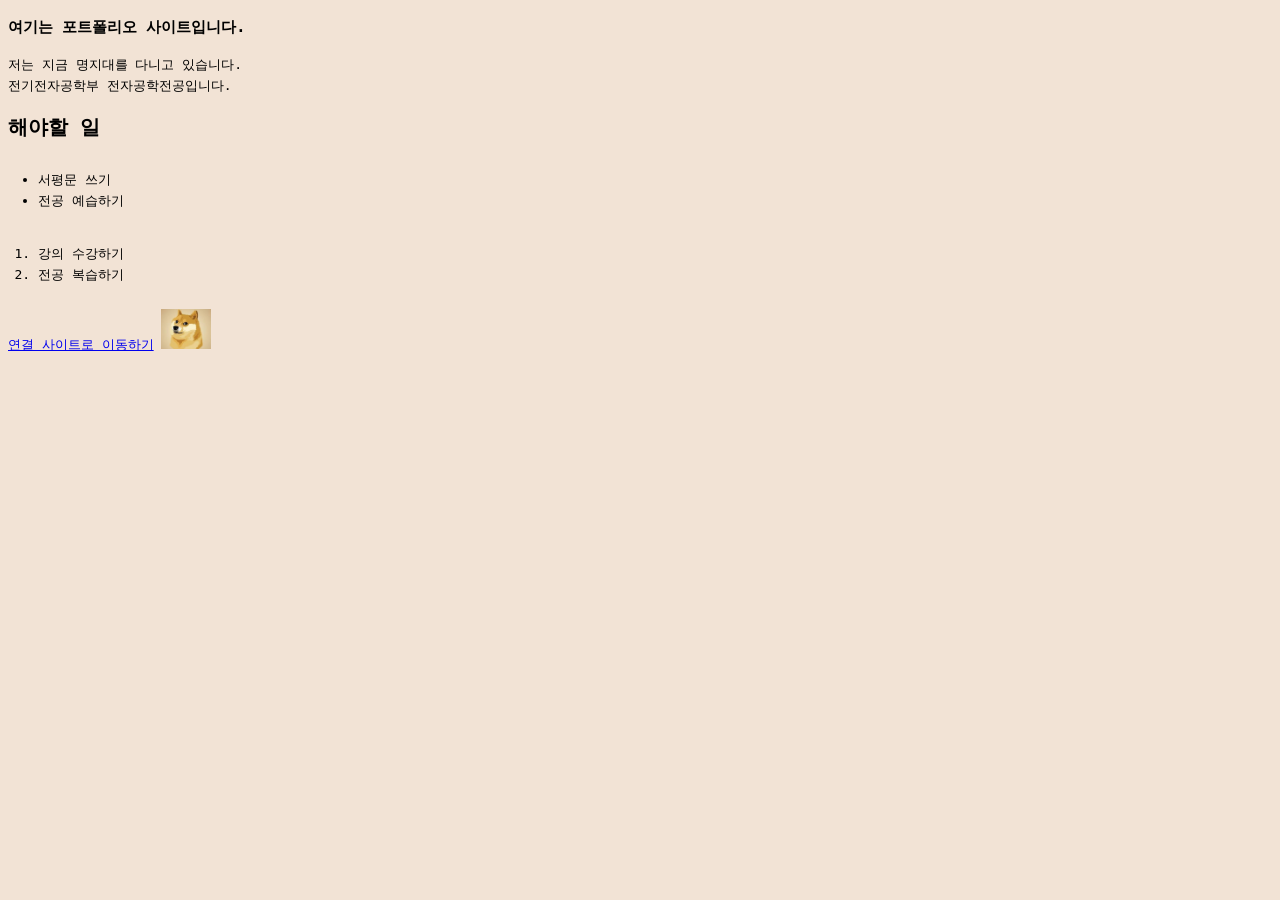
==== index.html @ 8e249495 "main 파일 이름 변경(index.html)" ====
<!DOCTYPE html>
<html lang='ko'>
<head>
	<title>포트폴리오</title>
	<link rel='stylesheet' href='main.css'>
</head>
<body>
	<div class='container'>
	<h3>여기는 포트폴리오 사이트입니다.</h3>
	<p> 저는 지금 명지대를 다니고 있습니다.<br> 전기전자공학부 전자공학전공입니다.</p>
	</div>

	<div>
	<h2>해야할 일</h2>
	<ul>
		<li>서평문 쓰기</li>
		<li>전공 예습하기</li>
	</ul>
	<ol>
		<li>강의 수강하기</li>
		<li>전공 복습하기</li>
	</ol>
	</div>

	<div>
	<a href='https://www.naver.com/'>연결 사이트로 이동하기</a>
	<img src='./image/profile.jpg' alt='대표이미지사진'>
	</div>

</body>
---- main.css ----
body {
	background : #F2E3D5;
	font-family: monospace;
	line-height: 1.6;
}

ul, ol {
	padding: 10px 30px;
}

img {
	width: 50px;
	height: 40px;
}
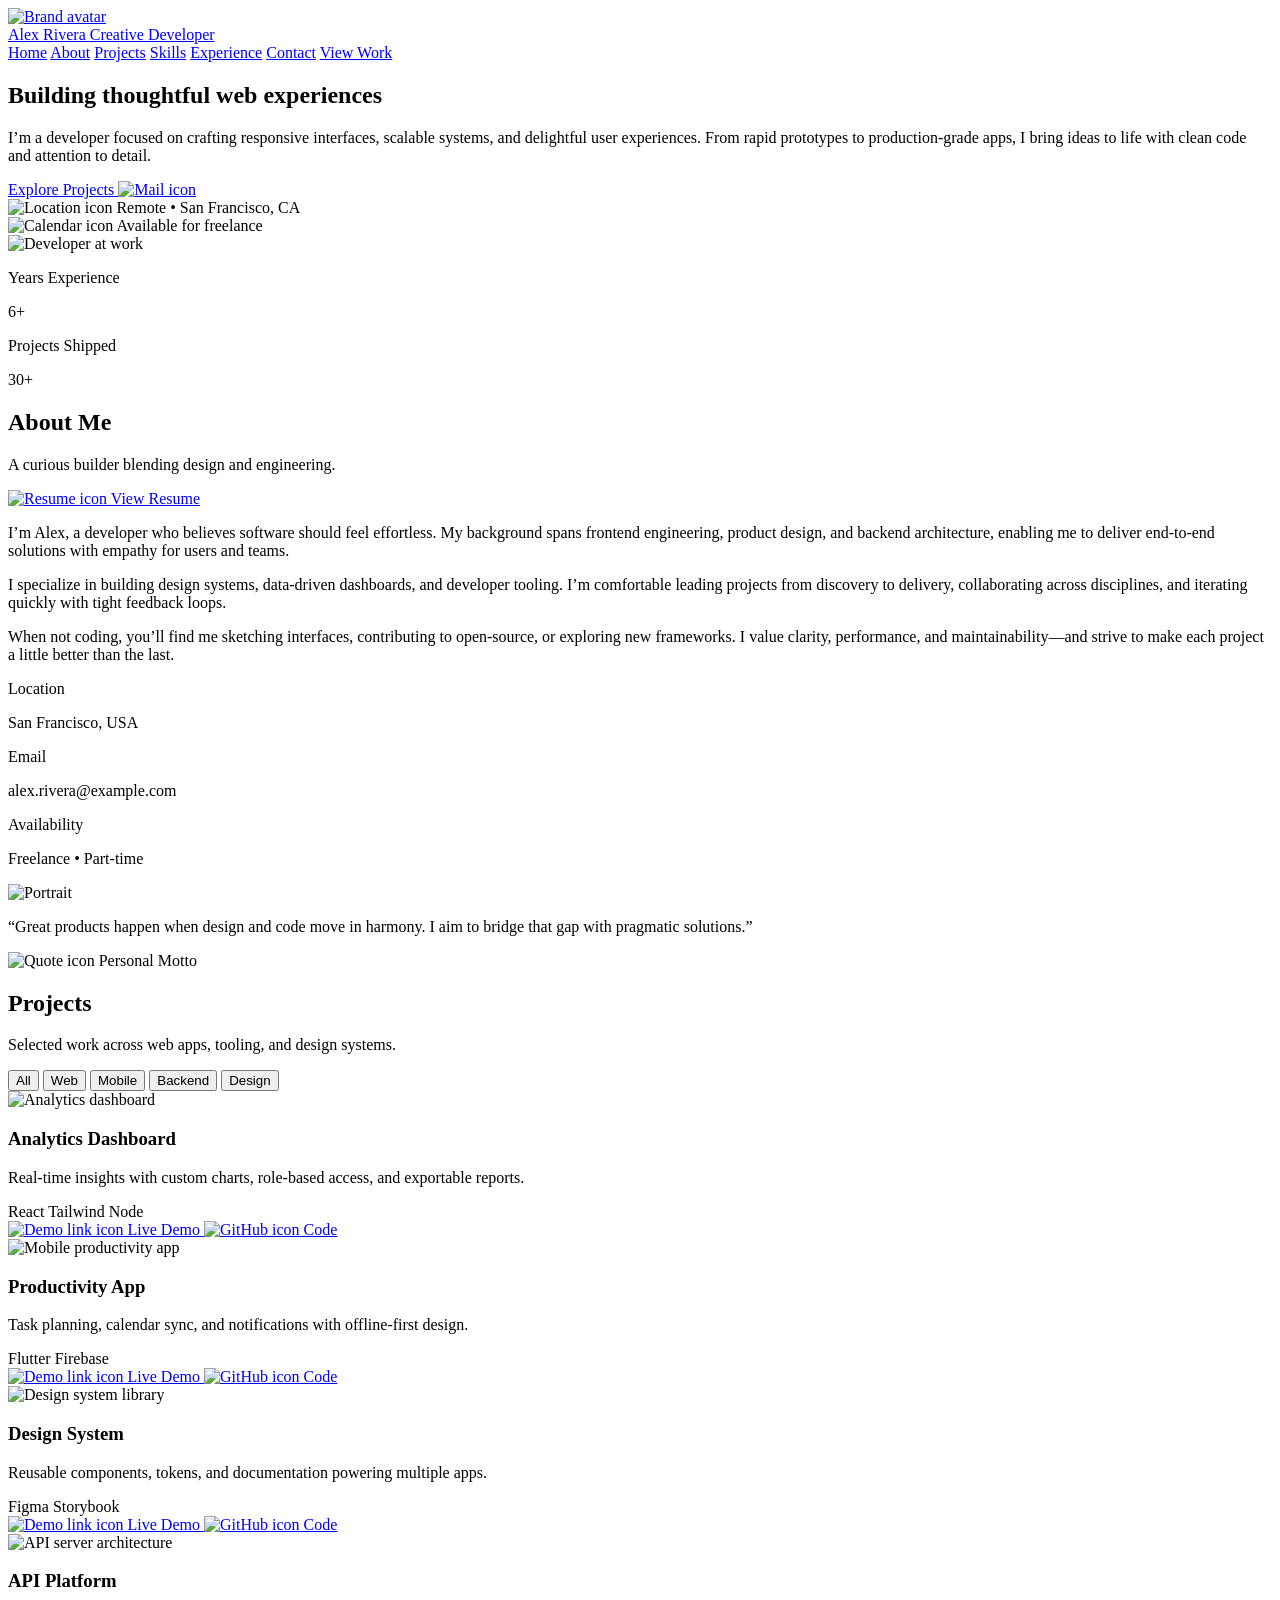
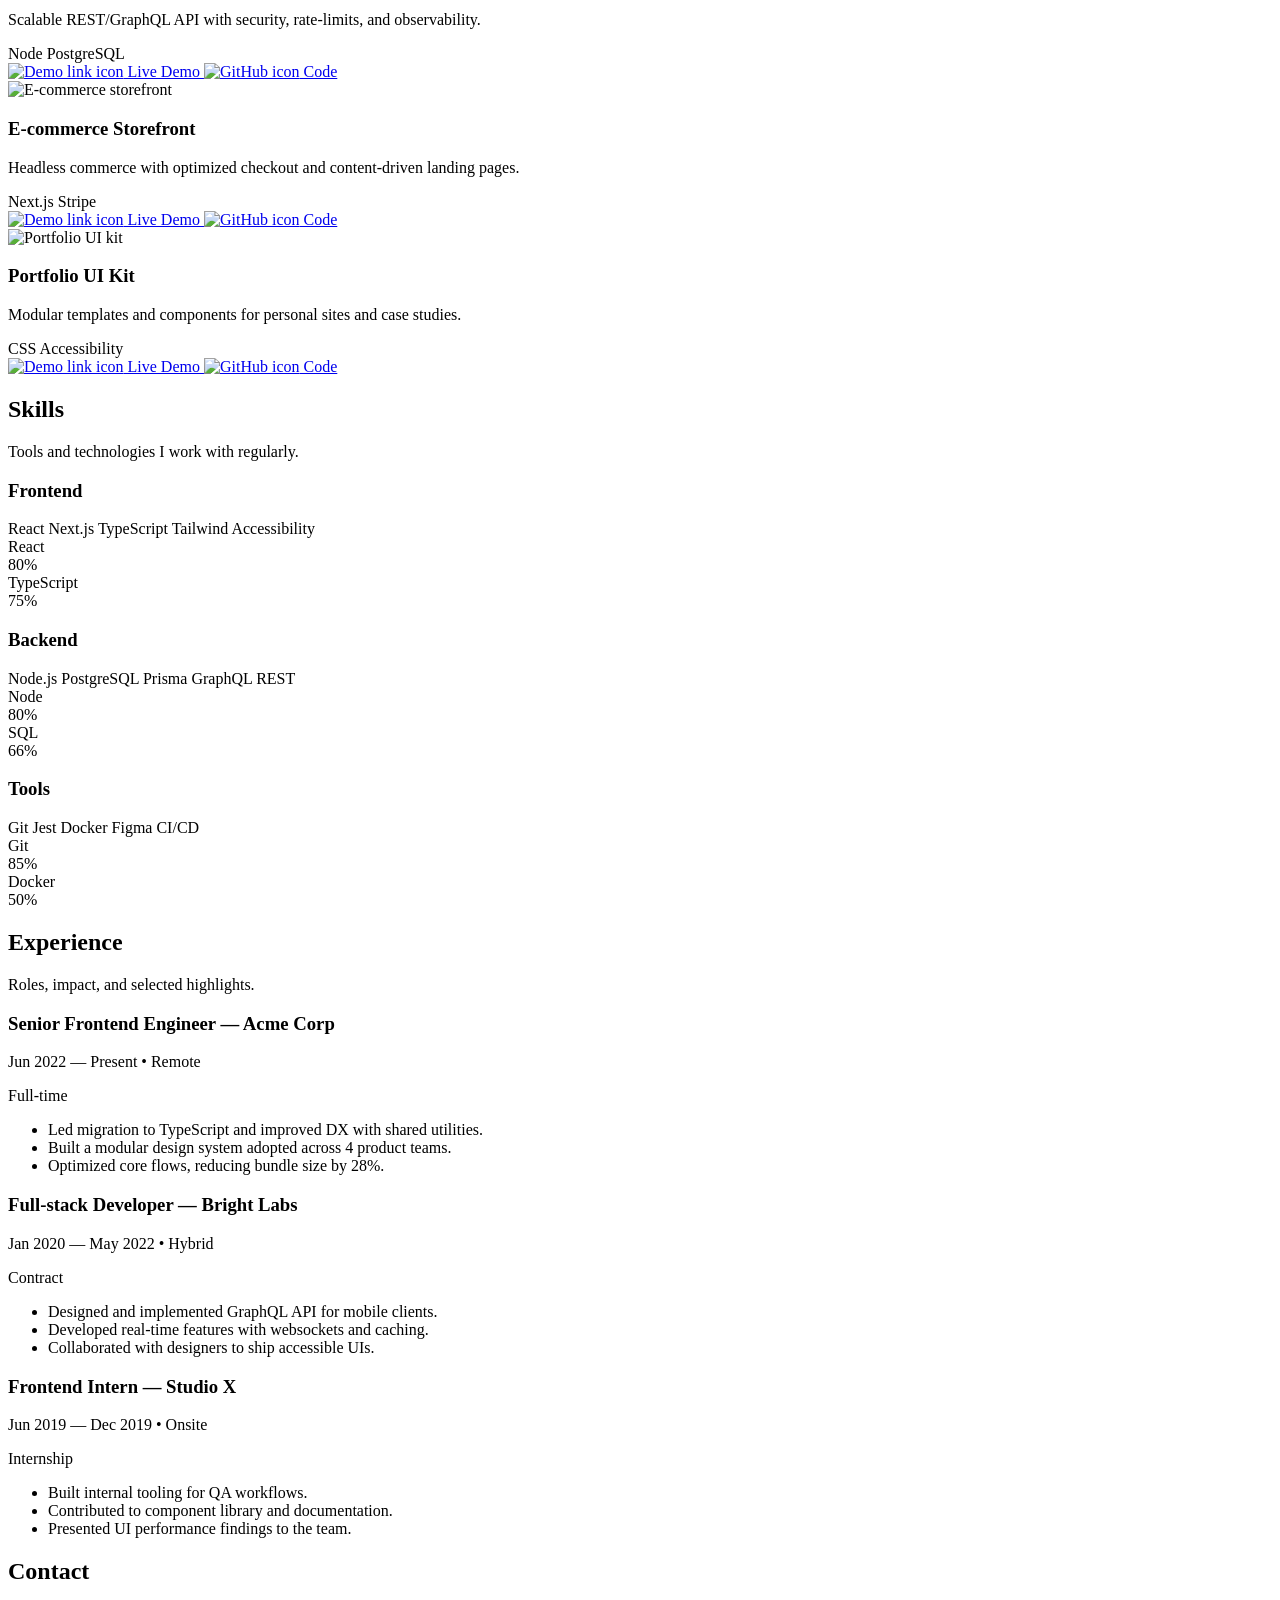
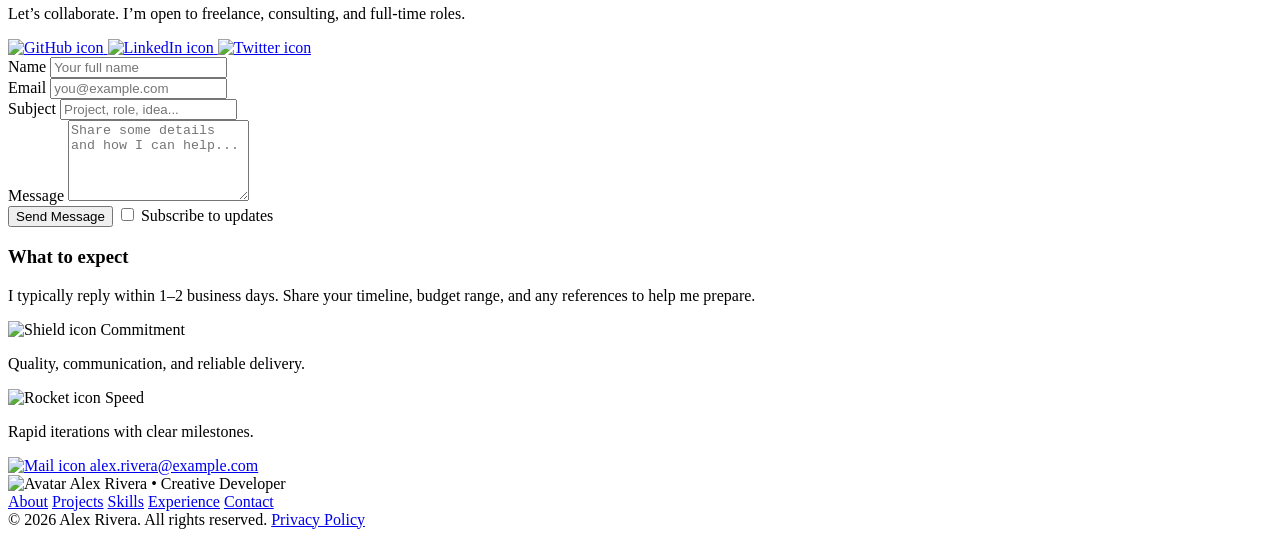
==== commit 8a5e6f91: "index 수정" ====
--- a/index.html
+++ b/index.html
@@ -1,30 +1,549 @@
 <!DOCTYPE html>
-<html lang='ko'>
-<head>
-	<title>포트폴리오</title>
-	<link rel='stylesheet' href='main.css'>
-</head>
-<body>
-	<div class='container'>
-	<h3>여기는 포트폴리오 사이트입니다.</h3>
-	<p> 저는 지금 명지대를 다니고 있습니다.<br> 전기전자공학부 전자공학전공입니다.</p>
-	</div>
+<html lang="en">
 
-	<div>
-	<h2>해야할 일</h2>
-	<ul>
-		<li>서평문 쓰기</li>
-		<li>전공 예습하기</li>
-	</ul>
-	<ol>
-		<li>강의 수강하기</li>
-		<li>전공 복습하기</li>
-	</ol>
-	</div>
+  <head>
+    <title>Portfolio — Creative Developer</title>
+    <meta charset="utf-8" />
+    <meta name="viewport" content="width=device-width, initial-scale=1" />
+    <meta name="robots" content="index,follow">
+    <meta name="generator" content="GrapesJS Studio">
+    <link href="https://fonts.googleapis.com/css2?family=Poppins:wght@500;600;700&amp;display=swap" rel="stylesheet" />
+    <link href="https://fonts.googleapis.com/css2?family=Inter:wght@400;500;600;700&amp;display=swap" rel="stylesheet" />
+  </head>
 
-	<div>
-	<a href='https://www.naver.com/'>연결 사이트로 이동하기</a>
-	<img src='./image/profile.jpg' alt='대표이미지사진'>
-	</div>
+  <body class="gjs-t-body cls-blsg5s">
+    <header class="header" id="iwnkg">
+      <div class="header-container" id="isn44">
+        <a href="#home" class="gjs-t-link brand-link" id="i9m8w">
+          <img src="https://app.grapesjs.com/api/assets/random-image?query=portrait&amp;w=56&amp;h=56" alt="Brand avatar" class="brand-avatar" id="iahxh" />
+          <div class="brand-text" id="i0fzf">
+            <span class="cls-uqx0u9" id="it7fz">Alex Rivera</span>
+            <span class="cls-ctlupi" id="ic07d">Creative Developer</span>
+          </div>
+        </a>
+        <nav class="header-navigation" id="i5z2s">
+          <a href="#home" class="gjs-t-link nav-link" id="iwv8x">Home</a>
+          <a href="#about" class="gjs-t-link nav-link" id="iain6">About</a>
+          <a href="#projects" class="gjs-t-link nav-link" id="ihsu1">Projects</a>
+          <a href="#skills" class="gjs-t-link nav-link" id="itaus">Skills</a>
+          <a href="#experience" class="gjs-t-link nav-link" id="i2a8p">Experience</a>
+          <a href="#contact" class="gjs-t-link nav-link" id="im1sb">Contact</a>
+          <a href="#projects" class="gjs-t-button header-button" id="imnng">View Work</a>
+        </nav>
+      </div>
+    </header>
+    <section id="home" class="hero-section">
+      <div class="hero-container" id="ib0ao">
+        <div class="hero-content" id="iwh1n">
+          <h1 class="gjs-t-h1 hero-title" id="itjly">
+            Building thoughtful web experiences
+          </h1>
+          <p class="hero-subtitle" id="i3eva">
+            I’m a developer focused on crafting responsive interfaces, scalable systems, and delightful user experiences. From rapid prototypes to production-grade apps, I bring ideas to life with clean code and attention to detail.
+          </p>
+          <div class="hero-actions" id="imftt">
+            <a href="#projects" class="gjs-t-button primary-cta" id="iyzwy">
+              Explore Projects
+            </a>
+            <a href="#contact" class="secondary-cta" id="ix4fa">
+              <img src="https://api.iconify.design/lucide-mail.svg?color=%230f172a" alt="Mail icon" id="ij9aw" class="icon-mail" />
+            </a>
+          </div>
+          <div class="hero-meta" id="iy942">
+            <div class="meta-item" id="iy6xk">
+              <img src="https://api.iconify.design/lucide-map-pin.svg?color=%23334155" alt="Location icon" class="icon-map-pin" id="ivskj" />
+              Remote • San Francisco, CA
+            </div>
+            <div class="meta-item" id="i6epi">
+              <img src="https://api.iconify.design/lucide-calendar.svg?color=%23334155" alt="Calendar icon" class="icon-calendar" id="ivgsi" />
+              Available for freelance
+            </div>
+          </div>
+        </div>
+        <div class="hero-image-wrapper" id="i2nkw">
+          <div class="hero-image-card" id="i0gft">
+            <img src="https://app.grapesjs.com/api/assets/random-image?query=developer&amp;w=960&amp;h=640" alt="Developer at work" class="hero-image" id="iays1" />
+            <div class="hero-stats" id="ip8jh">
+              <div class="stats-row" id="izkba">
+                <div class="stat-item" id="iboei">
+                  <p class="cls-et95nk" id="i1vth">Years Experience</p>
+                  <p class="cls-iwjtbj" id="iox3g">6+</p>
+                </div>
+                <div class="stat-item" id="ij0hx">
+                  <p class="cls-opfudb" id="i4fwq">Projects Shipped</p>
+                  <p class="cls-525qob" id="ik12g">30+</p>
+                </div>
+              </div>
+            </div>
+          </div>
+        </div>
+      </div>
+    </section>
+    <section id="about" class="about-section">
+      <div class="about-container" id="ivbqp">
+        <div class="section-header" id="i9lmd">
+          <div id="ilcww">
+            <h2 class="gjs-t-h2 about-title" id="iohdi">About Me</h2>
+            <p class="about-subtitle" id="i6s4l">A curious builder blending design and engineering.</p>
+          </div>
+          <a href="#experience" class="resume-button" id="imhbl">
+            <img src="https://api.iconify.design/lucide-file-text.svg?color=%230f172a" alt="Resume icon" class="icon-file" id="iv0ms" />
+            View Resume
+          </a>
+        </div>
+        <div class="about-content" id="ikocw">
+          <div class="about-text" id="itxkw">
+            <p class="cls-cgldw0" id="i6npf">
+              I’m Alex, a developer who believes software should feel effortless. My background spans frontend engineering, product design, and backend architecture, enabling me to deliver end-to-end solutions with empathy for users and teams.
+            </p>
+            <p class="cls-7b604v" id="ikx86">
+              I specialize in building design systems, data-driven dashboards, and developer tooling. I’m comfortable leading projects from discovery to delivery, collaborating across disciplines, and iterating quickly with tight feedback loops.
+            </p>
+            <p class="cls-pwrwtu" id="i0lyx">
+              When not coding, you’ll find me sketching interfaces, contributing to open-source, or exploring new frameworks. I value clarity, performance, and maintainability—and strive to make each project a little better than the last.
+            </p>
+            <div class="about-highlights" id="iu9bg">
+              <div class="highlight-card" id="ikxx3">
+                <p class="cls-gcgudo" id="i1hwe">Location</p>
+                <p class="cls-y49h8i" id="ib9ni">San Francisco, USA</p>
+              </div>
+              <div class="highlight-card" id="ikz7i">
+                <p class="cls-p6jskk" id="itgfj">Email</p>
+                <p class="cls-uhvoq0" id="i11cmg">alex.rivera@example.com</p>
+              </div>
+              <div class="highlight-card" id="iq722k">
+                <p class="cls-gocjkh" id="ix8fuo">Availability</p>
+                <p class="cls-sf7pc7" id="iyrzsc">Freelance • Part-time</p>
+              </div>
+            </div>
+          </div>
+          <div class="about-media" id="iu1lvd">
+            <img src="https://app.grapesjs.com/api/assets/random-image?query=headshot&amp;w=900&amp;h=600" alt="Portrait" class="about-portrait" id="isme9j" />
+            <div class="quote-card" id="ippb6j">
+              <p class="cls-ywhppc" id="ies2c8">“Great products happen when design and code move in harmony. I aim to bridge that gap with pragmatic solutions.”</p>
+              <div class="cls-be8zr1" id="imu5lf">
+                <img src="https://api.iconify.design/lucide-quote.svg?color=%2314b8a6" alt="Quote icon" class="icon-quote" id="iiwvqj" />
+                <span class="cls-a941in" id="isj0m4">Personal Motto</span>
+              </div>
+            </div>
+          </div>
+        </div>
+      </div>
+    </section>
+    <section id="projects" class="projects-section">
+      <div class="projects-container" id="ilswve">
+        <div class="section-header" id="i15j4y">
+          <div id="i6x2sl">
+            <h2 class="gjs-t-h2 projects-title" id="iuvlut">Projects</h2>
+            <p class="projects-subtitle" id="ieju4h">Selected work across web apps, tooling, and design systems.</p>
+          </div>
+          <div class="projects-filters" id="i6qe5p">
+            <button type="button" data-filter="all" class="filter-button" id="ivjz0u">All</button>
+            <button type="button" data-filter="web" class="filter-button" id="id2oqk">Web</button>
+            <button type="button" data-filter="mobile" class="filter-button" id="in0qhi">Mobile</button>
+            <button type="button" data-filter="backend" class="filter-button" id="ievfnn">Backend</button>
+            <button type="button" data-filter="design" class="filter-button" id="i8gll9">Design</button>
+          </div>
+        </div>
+        <div class="projects-grid" id="il4y3y">
+          <article data-category="web" class="project-card" id="ivh0tj">
+            <img src="https://app.grapesjs.com/api/assets/random-image?query=dashboard&amp;w=900&amp;h=540" alt="Analytics dashboard" class="project-image" id="i3tvtk" />
+            <div class="project-body" id="i0assc">
+              <h3 class="project-title" id="izrqwo">Analytics Dashboard</h3>
+              <p class="project-description" id="iskgy8">Real-time insights with custom charts, role-based access, and exportable reports.</p>
+              <div class="project-tags" id="i9xzqe">
+                <span class="cls-zljjn9" id="idytqh">React</span>
+                <span class="cls-r7hmfs" id="ihdu5z">Tailwind</span>
+                <span class="cls-yfmvyt" id="ijwlld">Node</span>
+              </div>
+              <div class="project-actions" id="imhs8f">
+                <a href="#" class="gjs-t-link project-demo-link" id="imgudv">
+                  <img src="https://api.iconify.design/lucide-external-link.svg?color=%230f172a" alt="Demo link icon" class="cls-2ang8r" id="ixp7yu" />
+                  Live Demo
+                </a>
+                <a href="#" class="gjs-t-link project-code-link" id="ild9fz">
+                  <img src="https://api.iconify.design/lucide-github.svg?color=%230f172a" alt="GitHub icon" class="cls-jaig2o" id="iqh299" />
+                  Code
+                </a>
+              </div>
+            </div>
+          </article>
+          <article data-category="mobile" class="project-card" id="iqg4sk">
+            <img src="https://app.grapesjs.com/api/assets/random-image?query=mobile%20app&amp;w=900&amp;h=540" alt="Mobile productivity app" loading="lazy" class="project-image" id="iripyy" />
+            <div class="project-body" id="i4pn3i">
+              <h3 class="project-title" id="i4cvyq">Productivity App</h3>
+              <p class="project-description" id="is9h2g">Task planning, calendar sync, and notifications with offline-first design.</p>
+              <div class="project-tags" id="ikimjj">
+                <span class="cls-8ozq1d" id="ibh5jn">Flutter</span>
+                <span class="cls-27cd4h" id="ixapah">Firebase</span>
+              </div>
+              <div class="project-actions" id="iehkpe">
+                <a href="#" class="gjs-t-link project-demo-link" id="ikha92">
+                  <img src="https://api.iconify.design/lucide-external-link.svg?color=%230f172a" alt="Demo link icon" class="cls-llz4bm" id="ilr5xq" />
+                  Live Demo
+                </a>
+                <a href="#" class="gjs-t-link project-code-link" id="i9y82g">
+                  <img src="https://api.iconify.design/lucide-github.svg?color=%230f172a" alt="GitHub icon" class="cls-w238np" id="im9fip" />
+                  Code
+                </a>
+              </div>
+            </div>
+          </article>
+          <article data-category="design" class="project-card" id="ilk5hx">
+            <img src="https://app.grapesjs.com/api/assets/random-image?query=design%20system&amp;w=900&amp;h=540" alt="Design system library" loading="lazy" class="project-image" id="i98phe" />
+            <div class="project-body" id="ipozk3">
+              <h3 class="project-title" id="iwv3hi">Design System</h3>
+              <p class="project-description" id="ikrxsa">Reusable components, tokens, and documentation powering multiple apps.</p>
+              <div class="project-tags" id="ig8ugh">
+                <span class="cls-db3bqc" id="id3x8a">Figma</span>
+                <span class="cls-you0wy" id="ihxqba">Storybook</span>
+              </div>
+              <div class="project-actions" id="id8gqi">
+                <a href="#" class="gjs-t-link project-demo-link" id="iw1qo4">
+                  <img src="https://api.iconify.design/lucide-external-link.svg?color=%230f172a" alt="Demo link icon" class="cls-y3uw9k" id="i1524e" />
+                  Live Demo
+                </a>
+                <a href="#" class="gjs-t-link project-code-link" id="i45ylm">
+                  <img src="https://api.iconify.design/lucide-github.svg?color=%230f172a" alt="GitHub icon" class="cls-ii88y9" id="i8n7y3" />
+                  Code
+                </a>
+              </div>
+            </div>
+          </article>
+          <article data-category="backend" class="project-card" id="ioqppr">
+            <img src="https://app.grapesjs.com/api/assets/random-image?query=api%20server&amp;w=900&amp;h=540" alt="API server architecture" loading="lazy" class="project-image" id="i5537y" />
+            <div class="project-body" id="inf4st">
+              <h3 class="project-title" id="i2gt3g">API Platform</h3>
+              <p class="project-description" id="isj5xa">Scalable REST/GraphQL API with security, rate-limits, and observability.</p>
+              <div class="project-tags" id="iy695n">
+                <span class="cls-t7ojme" id="ixpxdi">Node</span>
+                <span class="cls-u5cw0o" id="is2z0k">PostgreSQL</span>
+              </div>
+              <div class="project-actions" id="ied7pl">
+                <a href="#" class="gjs-t-link project-demo-link" id="ivpvuz">
+                  <img src="https://api.iconify.design/lucide-external-link.svg?color=%230f172a" alt="Demo link icon" class="cls-qvfzo5" id="i4ir5h" />
+                  Live Demo
+                </a>
+                <a href="#" class="gjs-t-link project-code-link" id="ip3krh">
+                  <img src="https://api.iconify.design/lucide-github.svg?color=%230f172a" alt="GitHub icon" class="cls-p3ykil" id="idblgj" />
+                  Code
+                </a>
+              </div>
+            </div>
+          </article>
+          <article data-category="web" class="project-card" id="iidi6n">
+            <img src="https://app.grapesjs.com/api/assets/random-image?query=ecommerce&amp;w=900&amp;h=540" alt="E-commerce storefront" loading="lazy" class="project-image" id="i49ii7" />
+            <div class="project-body" id="iqo0cx">
+              <h3 class="project-title" id="ize563">E‑commerce Storefront</h3>
+              <p class="project-description" id="ilvlka">Headless commerce with optimized checkout and content-driven landing pages.</p>
+              <div class="project-tags" id="il9r8g">
+                <span class="cls-1yae55" id="iykjts">Next.js</span>
+                <span class="cls-w4o106" id="i9w3sb">Stripe</span>
+              </div>
+              <div class="project-actions" id="id4ixm">
+                <a href="#" class="gjs-t-link project-demo-link" id="imxkqf">
+                  <img src="https://api.iconify.design/lucide-external-link.svg?color=%230f172a" alt="Demo link icon" class="cls-1yc9zx" id="i7rgkl" />
+                  Live Demo
+                </a>
+                <a href="#" class="gjs-t-link project-code-link" id="i4du9t">
+                  <img src="https://api.iconify.design/lucide-github.svg?color=%230f172a" alt="GitHub icon" class="cls-1uc5jn" id="i1e4zq" />
+                  Code
+                </a>
+              </div>
+            </div>
+          </article>
+          <article data-category="design" class="project-card" id="idw7im">
+            <img src="https://app.grapesjs.com/api/assets/random-image?query=portfolio%20ui&amp;w=900&amp;h=540" alt="Portfolio UI kit" loading="lazy" class="project-image" id="idw0fm" />
+            <div class="project-body" id="i4gmev">
+              <h3 class="project-title" id="ijfrpk">Portfolio UI Kit</h3>
+              <p class="project-description" id="iyz7du">Modular templates and components for personal sites and case studies.</p>
+              <div class="project-tags" id="ihw84t">
+                <span class="cls-o1ssaq" id="i3jdlt">CSS</span>
+                <span class="cls-382z7w" id="i7l15d">Accessibility</span>
+              </div>
+              <div class="project-actions" id="i3nqxe">
+                <a href="#" class="gjs-t-link project-demo-link" id="i3q6ox">
+                  <img src="https://api.iconify.design/lucide-external-link.svg?color=%230f172a" alt="Demo link icon" class="cls-3qxoki" id="i9ihs4" />
+                  Live Demo
+                </a>
+                <a href="#" class="gjs-t-link project-code-link" id="i4e22l">
+                  <img src="https://api.iconify.design/lucide-github.svg?color=%230f172a" alt="GitHub icon" class="cls-lst4p2" id="io8ztx" />
+                  Code
+                </a>
+              </div>
+            </div>
+          </article>
+        </div>
+      </div>
+    </section>
+    <section id="skills" class="skills-section">
+      <div class="skills-container" id="ifb6a5">
+        <div class="section-header" id="it8eqj">
+          <div id="igbrfk">
+            <h2 class="gjs-t-h2 skills-title" id="inyuye">Skills</h2>
+            <p class="skills-subtitle" id="i1uujd">Tools and technologies I work with regularly.</p>
+          </div>
+        </div>
+        <div class="skills-content" id="it6v6g">
+          <div class="skill-group" id="ifum2i">
+            <h3 class="skill-group-title" id="i44101">Frontend</h3>
+            <div class="skill-chips" id="i7h1zm">
+              <span class="skill-chip" id="ionwp2">React</span>
+              <span class="skill-chip" id="i6005d">Next.js</span>
+              <span class="skill-chip" id="irhy4i">TypeScript</span>
+              <span class="skill-chip" id="infezf">Tailwind</span>
+              <span class="skill-chip" id="ijaawl">Accessibility</span>
+            </div>
+            <div class="skill-progress-group" id="ihsxxi">
+              <div class="skill-progress-item" id="ieuilk">
+                <span class="cls-5bpgjv" id="i3trgz">React</span>
+                <div class="cls-2id2pc" id="ilnh1r">
+                  <div class="cls-y9pfb5" id="ibacv5"></div>
+                </div>
+                <span class="cls-6670y2" id="i6jfuj">80%</span>
+              </div>
+              <div class="skill-progress-item" id="iikiep">
+                <span class="cls-l9xb1b" id="i2jsah">TypeScript</span>
+                <div class="cls-xtidbu" id="icw8a3">
+                  <div class="cls-4pa9ax" id="ia89on"></div>
+                </div>
+                <span class="cls-kaylx1" id="ikgzyk">75%</span>
+              </div>
+            </div>
+          </div>
+          <div class="skill-group" id="ipyp91">
+            <h3 class="skill-group-title" id="i07v0y">Backend</h3>
+            <div class="skill-chips" id="iuptof">
+              <span class="skill-chip" id="ir93i8">Node.js</span>
+              <span class="skill-chip" id="irg3nt">PostgreSQL</span>
+              <span class="skill-chip" id="iov7wp">Prisma</span>
+              <span class="skill-chip" id="inth32">GraphQL</span>
+              <span class="skill-chip" id="iu2puo">REST</span>
+            </div>
+            <div class="skill-progress-group" id="il48s1">
+              <div class="skill-progress-item" id="ibpzv6">
+                <span class="cls-wwu1dk" id="i07vjj">Node</span>
+                <div class="cls-vh961f" id="iqkq5w">
+                  <div class="cls-87pzoe" id="ikkyfb"></div>
+                </div>
+                <span class="cls-fxuwxw" id="irlqpg">80%</span>
+              </div>
+              <div class="skill-progress-item" id="idkcs9">
+                <span class="cls-us78lp" id="itzvna">SQL</span>
+                <div class="cls-y9raac" id="ixhyv7">
+                  <div class="cls-u0ip81" id="icob4o"></div>
+                </div>
+                <span class="cls-fwq9n6" id="iq1hgf">66%</span>
+              </div>
+            </div>
+          </div>
+          <div class="skill-group" id="inxt87">
+            <h3 class="skill-group-title" id="iw7hcr">Tools</h3>
+            <div class="skill-chips" id="i0t1u5">
+              <span class="skill-chip" id="id3hmi">Git</span>
+              <span class="skill-chip" id="i1m728">Jest</span>
+              <span class="skill-chip" id="ik8gxx">Docker</span>
+              <span class="skill-chip" id="im79dt">Figma</span>
+              <span class="skill-chip" id="inf4yb">CI/CD</span>
+            </div>
+            <div class="skill-progress-group" id="it88jl">
+              <div class="skill-progress-item" id="i2z6h2">
+                <span class="cls-elfksj" id="i3woa1">Git</span>
+                <div class="cls-zhb6nx" id="ik3fv2">
+                  <div class="cls-o82byr" id="izoc3l"></div>
+                </div>
+                <span class="cls-int0ri" id="iuv81u">85%</span>
+              </div>
+              <div class="skill-progress-item" id="iie3aa">
+                <span class="cls-rczyzf" id="ixfyqb">Docker</span>
+                <div class="cls-5ggxv1" id="inwpqs">
+                  <div class="cls-aqy7ci" id="i4yvni"></div>
+                </div>
+                <span class="cls-qcrgli" id="i17u2k">50%</span>
+              </div>
+            </div>
+          </div>
+        </div>
+      </div>
+    </section>
+    <section id="experience" class="experience-section">
+      <div class="experience-container" id="idiyki">
+        <div class="section-header" id="ikyzfj">
+          <div id="i95vs3">
+            <h2 class="gjs-t-h2 experience-title" id="iwboqx">Experience</h2>
+            <p class="experience-subtitle" id="iy5i5y">Roles, impact, and selected highlights.</p>
+          </div>
+        </div>
+        <div class="timeline" id="ibpd98">
+          <div class="timeline-item" id="iekp8f">
+            <div class="cls-2mtjs5" id="inf1vs">
+              <div id="imz5lb">
+                <h3 class="cls-jbehpq" id="it0rhz">Senior Frontend Engineer — Acme Corp</h3>
+                <p class="cls-5fyosk" id="inozzu">Jun 2022 — Present • Remote</p>
+              </div>
+              <span class="cls-jdy8n7" id="iw028m">Full-time</span>
+            </div>
+            <ul class="experience-bullets" id="iaa2hs">
+              <li id="ie09lt">Led migration to TypeScript and improved DX with shared utilities.</li>
+              <li id="iezsx2">Built a modular design system adopted across 4 product teams.</li>
+              <li id="inz8y1">Optimized core flows, reducing bundle size by 28%.</li>
+            </ul>
+          </div>
+          <div class="timeline-item" id="iefunv">
+            <div class="cls-yjxx6d" id="iqcj4l">
+              <div id="i6858k">
+                <h3 class="cls-p3w80d" id="idzc3k">Full‑stack Developer — Bright Labs</h3>
+                <p class="cls-omepvc" id="i0iflz">Jan 2020 — May 2022 • Hybrid</p>
+              </div>
+              <span class="cls-fyld6n" id="io04d1">Contract</span>
+            </div>
+            <ul class="experience-bullets" id="iduogh">
+              <li id="iynbqj">Designed and implemented GraphQL API for mobile clients.</li>
+              <li id="icoqdx">Developed real-time features with websockets and caching.</li>
+              <li id="it9bbo">Collaborated with designers to ship accessible UIs.</li>
+            </ul>
+          </div>
+          <div class="timeline-item" id="ik2k0c">
+            <div class="cls-mxrp5c" id="ilsqui">
+              <div id="ic4r1u">
+                <h3 class="cls-izh6q3" id="iav0bo">Frontend Intern — Studio X</h3>
+                <p class="cls-8uq8ik" id="i162w4">Jun 2019 — Dec 2019 • Onsite</p>
+              </div>
+              <span class="cls-59enl0" id="i4s1cj">Internship</span>
+            </div>
+            <ul class="experience-bullets" id="ikyrxj">
+              <li id="ipjj22">Built internal tooling for QA workflows.</li>
+              <li id="i3pkah">Contributed to component library and documentation.</li>
+              <li id="i57yys">Presented UI performance findings to the team.</li>
+            </ul>
+          </div>
+        </div>
+      </div>
+    </section>
+    <section id="contact" class="contact-section">
+      <div class="contact-container" id="ic89nm">
+        <div class="section-header" id="il4xvm">
+          <div id="ijt1ph">
+            <h2 class="gjs-t-h2 contact-title" id="igj2on">Contact</h2>
+            <p class="contact-subtitle" id="i8qsct">Let’s collaborate. I’m open to freelance, consulting, and full‑time roles.</p>
+          </div>
+          <div class="social-links" id="i0jae6">
+            <a href="#" aria-label="GitHub" class="social-link" id="i5z6o2">
+              <img src="https://api.iconify.design/lucide-github.svg?color=%230f172a" alt="GitHub icon" class="cls-8pxopu" id="ipol8t" />
+            </a>
+            <a href="#" aria-label="LinkedIn" class="social-link" id="irar6g">
+              <img src="https://api.iconify.design/lucide-linkedin.svg?color=%230f172a" alt="LinkedIn icon" class="cls-ofoizx" id="i3l5dj" />
+            </a>
+            <a href="#" aria-label="Twitter" class="social-link" id="iimh99">
+              <img src="https://api.iconify.design/lucide-twitter.svg?color=%230f172a" alt="Twitter icon" class="cls-xcuwtt" id="inbwi1" />
+            </a>
+          </div>
+        </div>
+        <div class="contact-content" id="i9y952">
+          <form method="post" action="#" class="contact-form" id="i6gbxg">
+            <div class="cls-2zbe4u" id="itvunv">
+              <div id="i0r95k">
+                <label for="name" class="cls-6lz4f9" id="iat6hj">Name</label>
+                <input type="text" id="name" name="name" placeholder="Your full name" required class="cls-bjklqg" />
+              </div>
+              <div id="i0n05h">
+                <label for="email" class="cls-tbkdaa" id="i0ps8l">Email</label>
+                <input type="email" id="email" name="email" placeholder="you@example.com" required class="cls-odtndk" />
+              </div>
+              <div class="form-field" id="iduq86">
+                <label for="subject" class="cls-261mdb" id="idxzge">Subject</label>
+                <input type="text" id="subject" name="subject" placeholder="Project, role, idea..." class="cls-ac5os0" />
+              </div>
+              <div class="form-field" id="i3mjyw">
+                <label for="message" class="cls-obx7y1" id="i8czui">Message</label>
+                <textarea id="message" name="message" rows="5" placeholder="Share some details and how I can help..." required class="cls-0q8mxj"></textarea>
+              </div>
+            </div>
+            <div class="form-actions" id="i1ktnu">
+              <button type="submit" class="gjs-t-button cls-wwur6q" id="i2yiaj">Send Message</button>
+              <label class="cls-ec11sw" id="igyrzr">
+                <input type="checkbox" class="cls-hiiemj" id="izyu0w" />
+                Subscribe to updates
+              </label>
+            </div>
+          </form>
+          <div class="contact-aside" id="i02qxi">
+            <h3 class="cls-rnzw1t" id="irjs6b">What to expect</h3>
+            <p class="cls-ro42y0" id="ilp4a8">I typically reply within 1–2 business days. Share your timeline, budget range, and any references to help me prepare.</p>
+            <div class="cls-bow93m" id="iaowr4">
+              <div class="cls-ocoqxa" id="i7twj8">
+                <div class="cls-0415w5" id="iagm4i">
+                  <img src="https://api.iconify.design/lucide-shield-check.svg?color=%2310b981" alt="Shield icon" class="cls-yia6jr" id="i9aqzh" />
+                  <span class="cls-bcyq4h" id="i6joan">Commitment</span>
+                </div>
+                <p class="cls-cipotg" id="iabe2y">Quality, communication, and reliable delivery.</p>
+              </div>
+              <div class="cls-a2czqf" id="itwr5l">
+                <div class="cls-i8a8mt" id="i4v7kj">
+                  <img src="https://api.iconify.design/lucide-rocket.svg?color=%2314b8a6" alt="Rocket icon" class="cls-yjp5l8" id="i9xjys" />
+                  <span class="cls-w4i9m1" id="ijgqgh">Speed</span>
+                </div>
+                <p class="cls-qtgls1" id="i5hfuh">Rapid iterations with clear milestones.</p>
+              </div>
+            </div>
+            <div class="cls-bystxc" id="i21elf">
+              <a href="mailto:alex.rivera@example.com" class="gjs-t-link cls-8yay34" id="i6wd76">
+                <img src="https://api.iconify.design/lucide-mail.svg?color=%230f172a" alt="Mail icon" class="cls-apal5c" id="iax64s" />
+                alex.rivera@example.com
+              </a>
+            </div>
+          </div>
+        </div>
+      </div>
+    </section>
+    <footer class="footer" id="iflvth">
+      <div class="footer-container" id="iraxw6">
+        <div class="footer-content" id="i15jpq">
+          <div class="cls-zi0407" id="iqvwv4">
+            <img src="https://app.grapesjs.com/api/assets/random-image?query=portrait&amp;w=40&amp;h=40" alt="Avatar" class="footer-avatar" id="ibw7m5" />
+            <span class="cls-s8hrj4" id="illauj">Alex Rivera • Creative Developer</span>
+          </div>
+          <div class="cls-nrm070" id="itwysf">
+            <a href="#about" class="gjs-t-link footer-link" id="ithchl">About</a>
+            <a href="#projects" class="gjs-t-link footer-link" id="iu05o2">Projects</a>
+            <a href="#skills" class="gjs-t-link footer-link" id="ixvfbp">Skills</a>
+            <a href="#experience" class="gjs-t-link footer-link" id="ibmj25">Experience</a>
+            <a href="#contact" class="gjs-t-link footer-link" id="i34npm">Contact</a>
+          </div>
+        </div>
+        <div class="footer-bottom" id="imnp3o">
+          <span id="ion27w">© 2026 Alex Rivera. All rights reserved.</span>
+          <a href="#" class="gjs-t-link footer-policy-link" id="ig3yj8">Privacy Policy</a>
+        </div>
+      </div>
+    </footer>
+    <script id="ii9j0u">
+      document.addEventListener('DOMContentLoaded', function() {
+        var filterButtons = document.querySelectorAll('[data-gjs-name="Filter Button"]');
+        var cards = document.querySelectorAll('[data-gjs-name="Project Card"]');
 
-</body>+        function setActive(btn) {
+          filterButtons.forEach(function(b) {
+            b.classList.remove('bg-teal-600', 'text-white', 'border-teal-600');
+            b.classList.add('border-slate-300', 'text-slate-700');
+          });
+          btn.classList.remove('border-slate-300', 'text-slate-700');
+          btn.classList.add('bg-teal-600', 'text-white', 'border-teal-600');
+        }
+
+        filterButtons.forEach(function(btn) {
+          btn.addEventListener('click', function() {
+            var filter = btn.getAttribute('data-filter');
+            setActive(btn);
+            cards.forEach(function(card) {
+              var cat = card.getAttribute('data-category');
+              var show = filter === 'all' || filter === cat;
+              card.style.display = show ? '' : 'none';
+            });
+          });
+        });
+      });
+    </script>
+  </body>
+
+</html>
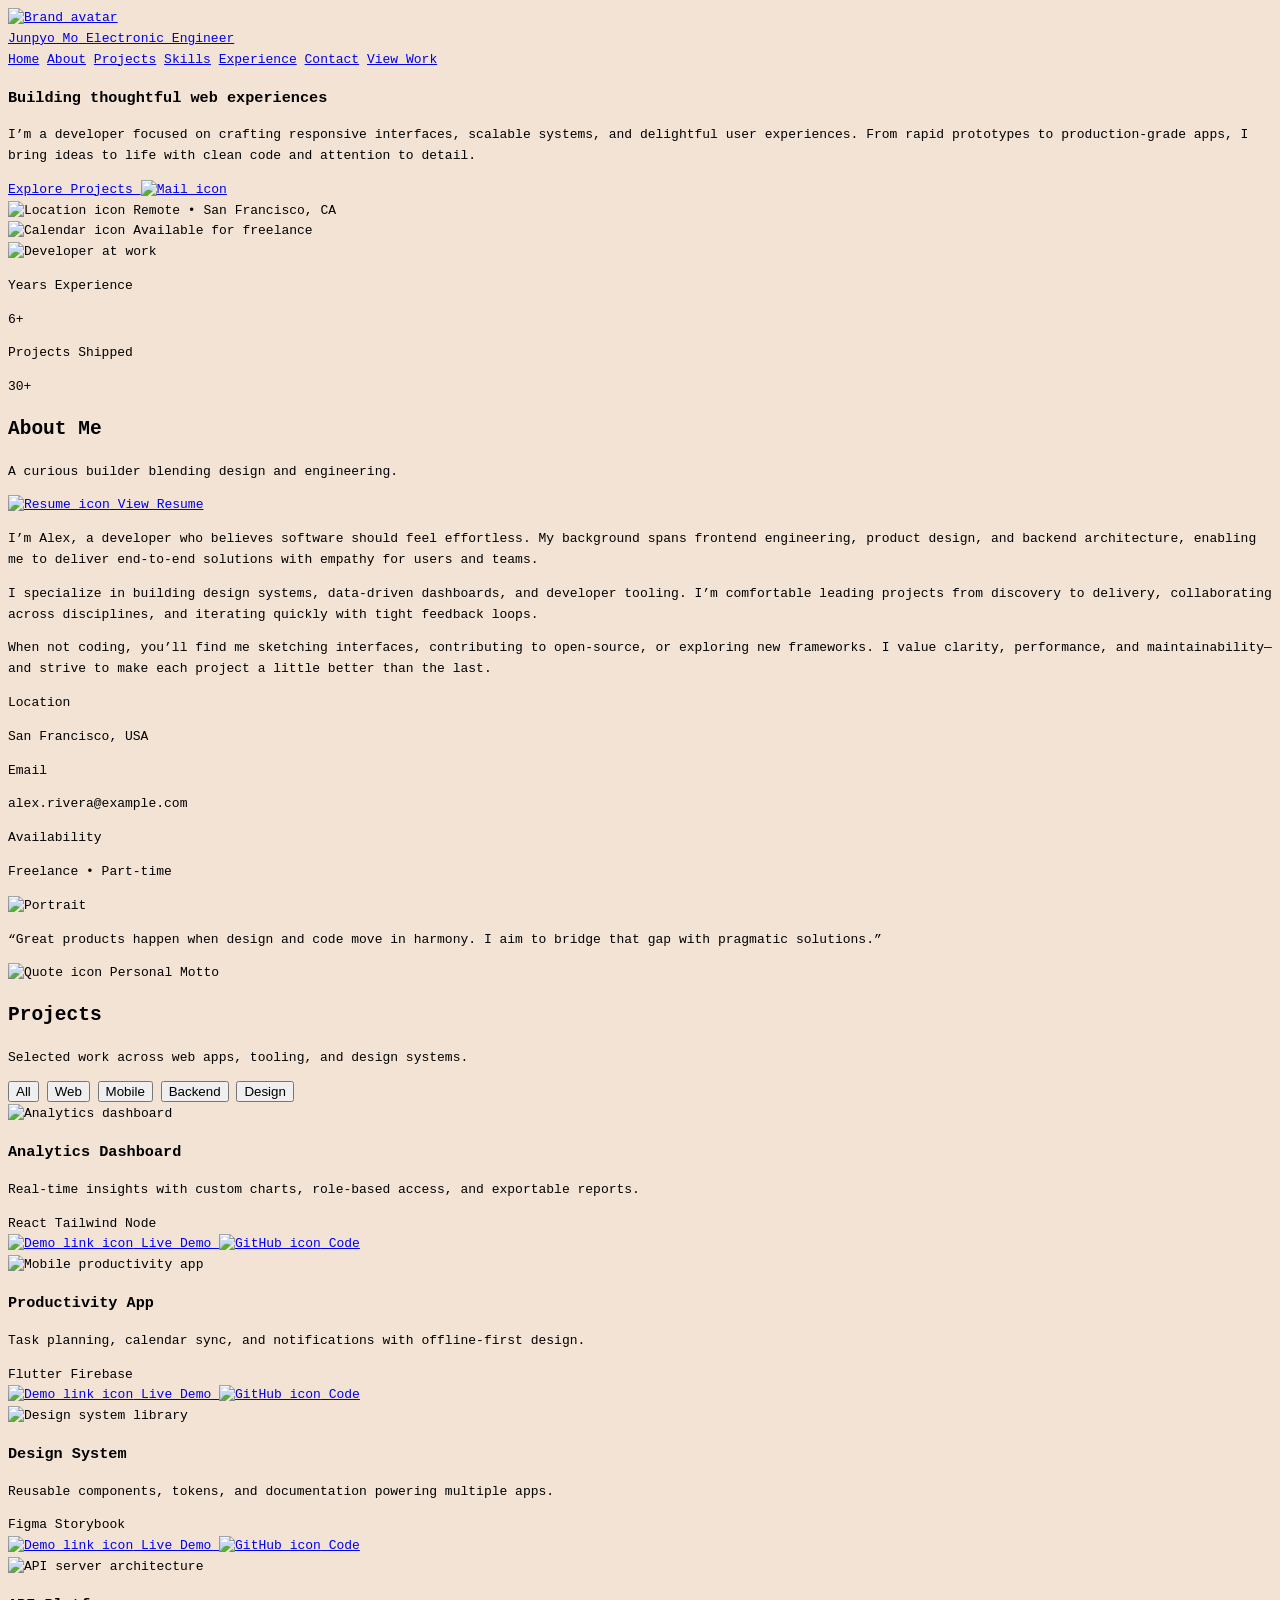
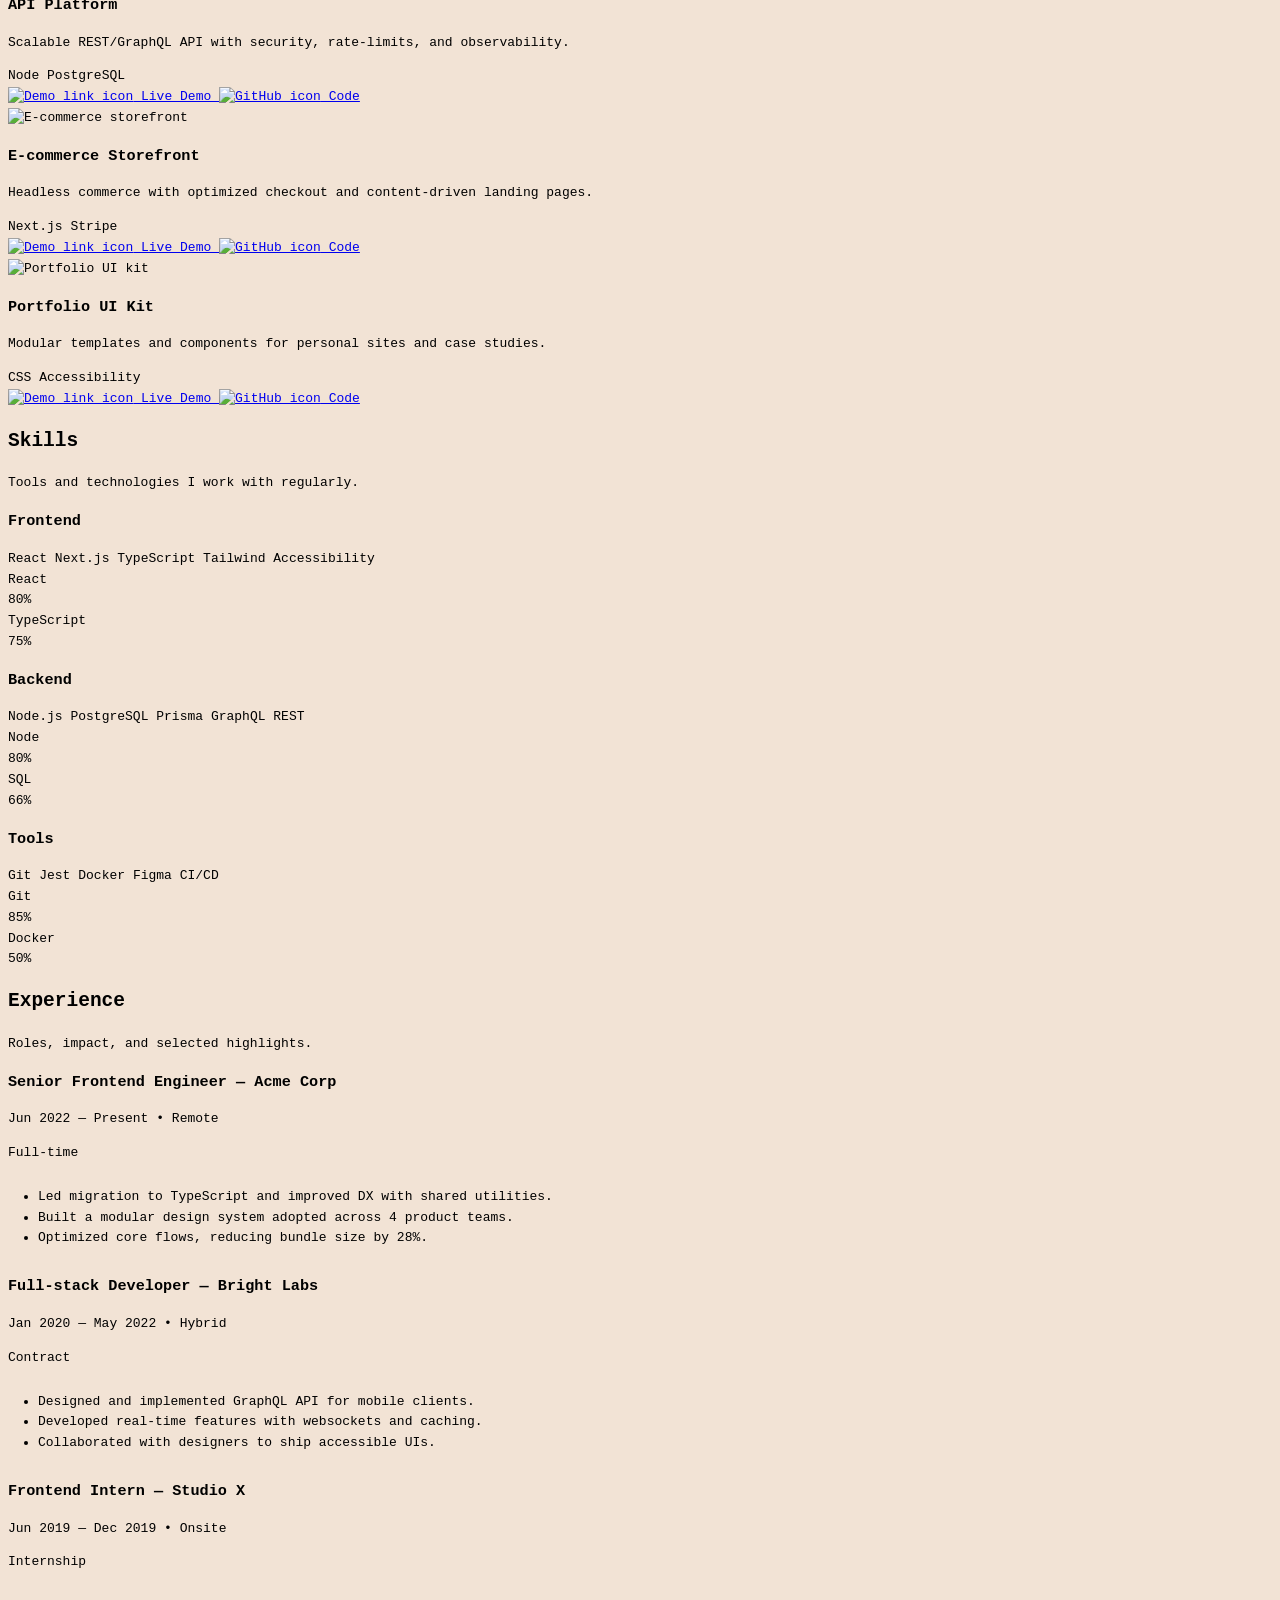
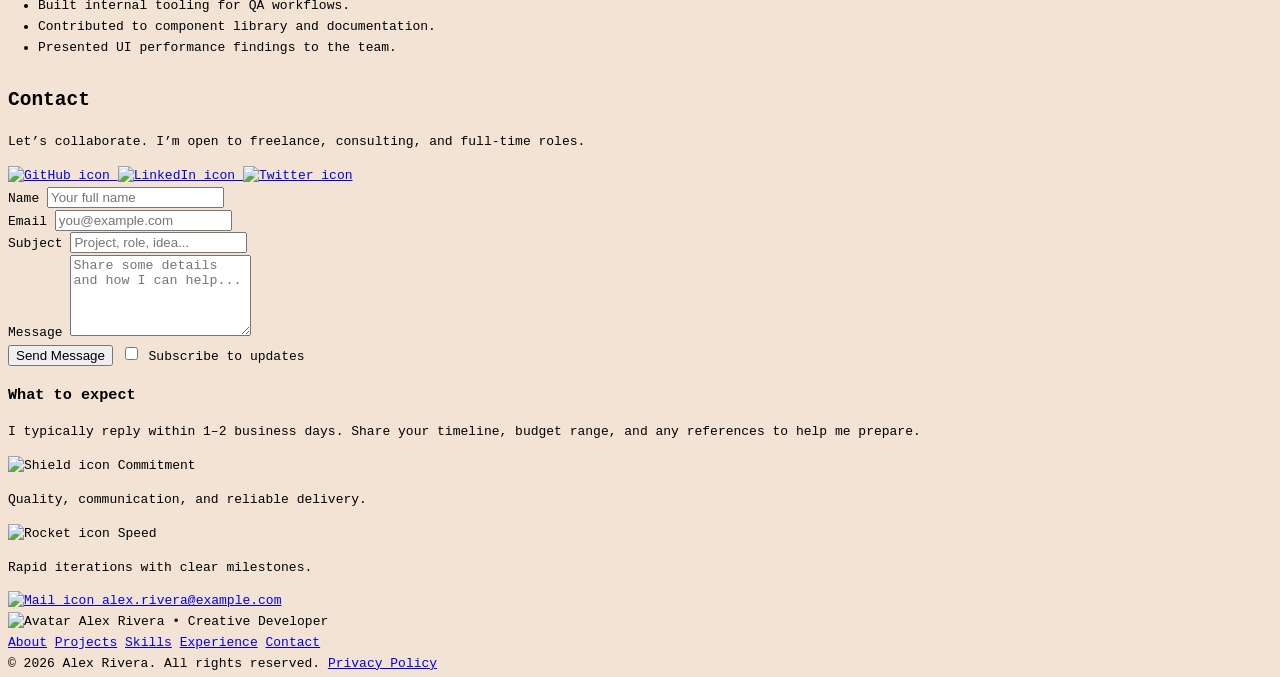
==== commit 6381979d: "Update index.html" ====
--- a/index.html
+++ b/index.html
@@ -2,11 +2,12 @@
 <html lang="en">
 
   <head>
-    <title>Portfolio — Creative Developer</title>
+    <title>Mo's Portfolio</title>
     <meta charset="utf-8" />
     <meta name="viewport" content="width=device-width, initial-scale=1" />
     <meta name="robots" content="index,follow">
     <meta name="generator" content="GrapesJS Studio">
+    <link rel="stylesheet" href="main.css" />
     <link href="https://fonts.googleapis.com/css2?family=Poppins:wght@500;600;700&amp;display=swap" rel="stylesheet" />
     <link href="https://fonts.googleapis.com/css2?family=Inter:wght@400;500;600;700&amp;display=swap" rel="stylesheet" />
   </head>
@@ -17,8 +18,8 @@
         <a href="#home" class="gjs-t-link brand-link" id="i9m8w">
           <img src="https://app.grapesjs.com/api/assets/random-image?query=portrait&amp;w=56&amp;h=56" alt="Brand avatar" class="brand-avatar" id="iahxh" />
           <div class="brand-text" id="i0fzf">
-            <span class="cls-uqx0u9" id="it7fz">Alex Rivera</span>
-            <span class="cls-ctlupi" id="ic07d">Creative Developer</span>
+            <span class="cls-uqx0u9" id="it7fz">Junpyo Mo</span>
+            <span class="cls-ctlupi" id="ic07d">Electronic Engineer</span>
           </div>
         </a>
         <nav class="header-navigation" id="i5z2s">
@@ -35,9 +36,9 @@
     <section id="home" class="hero-section">
       <div class="hero-container" id="ib0ao">
         <div class="hero-content" id="iwh1n">
-          <h1 class="gjs-t-h1 hero-title" id="itjly">
+          <h3 class="gjs-t-h1 hero-title" id="itjly">
             Building thoughtful web experiences
-          </h1>
+          </h3>
           <p class="hero-subtitle" id="i3eva">
             I’m a developer focused on crafting responsive interfaces, scalable systems, and delightful user experiences. From rapid prototypes to production-grade apps, I bring ideas to life with clean code and attention to detail.
           </p>
--- a/main.css
+++ b/main.css
@@ -0,0 +1,14 @@
+body {
+	background : #F2E3D5;
+	font-family: monospace;
+	line-height: 1.6;
+}
+
+ul, ol {
+	padding: 10px 30px;
+}
+
+img {
+	width: 50px;
+	height: 40px;
+}
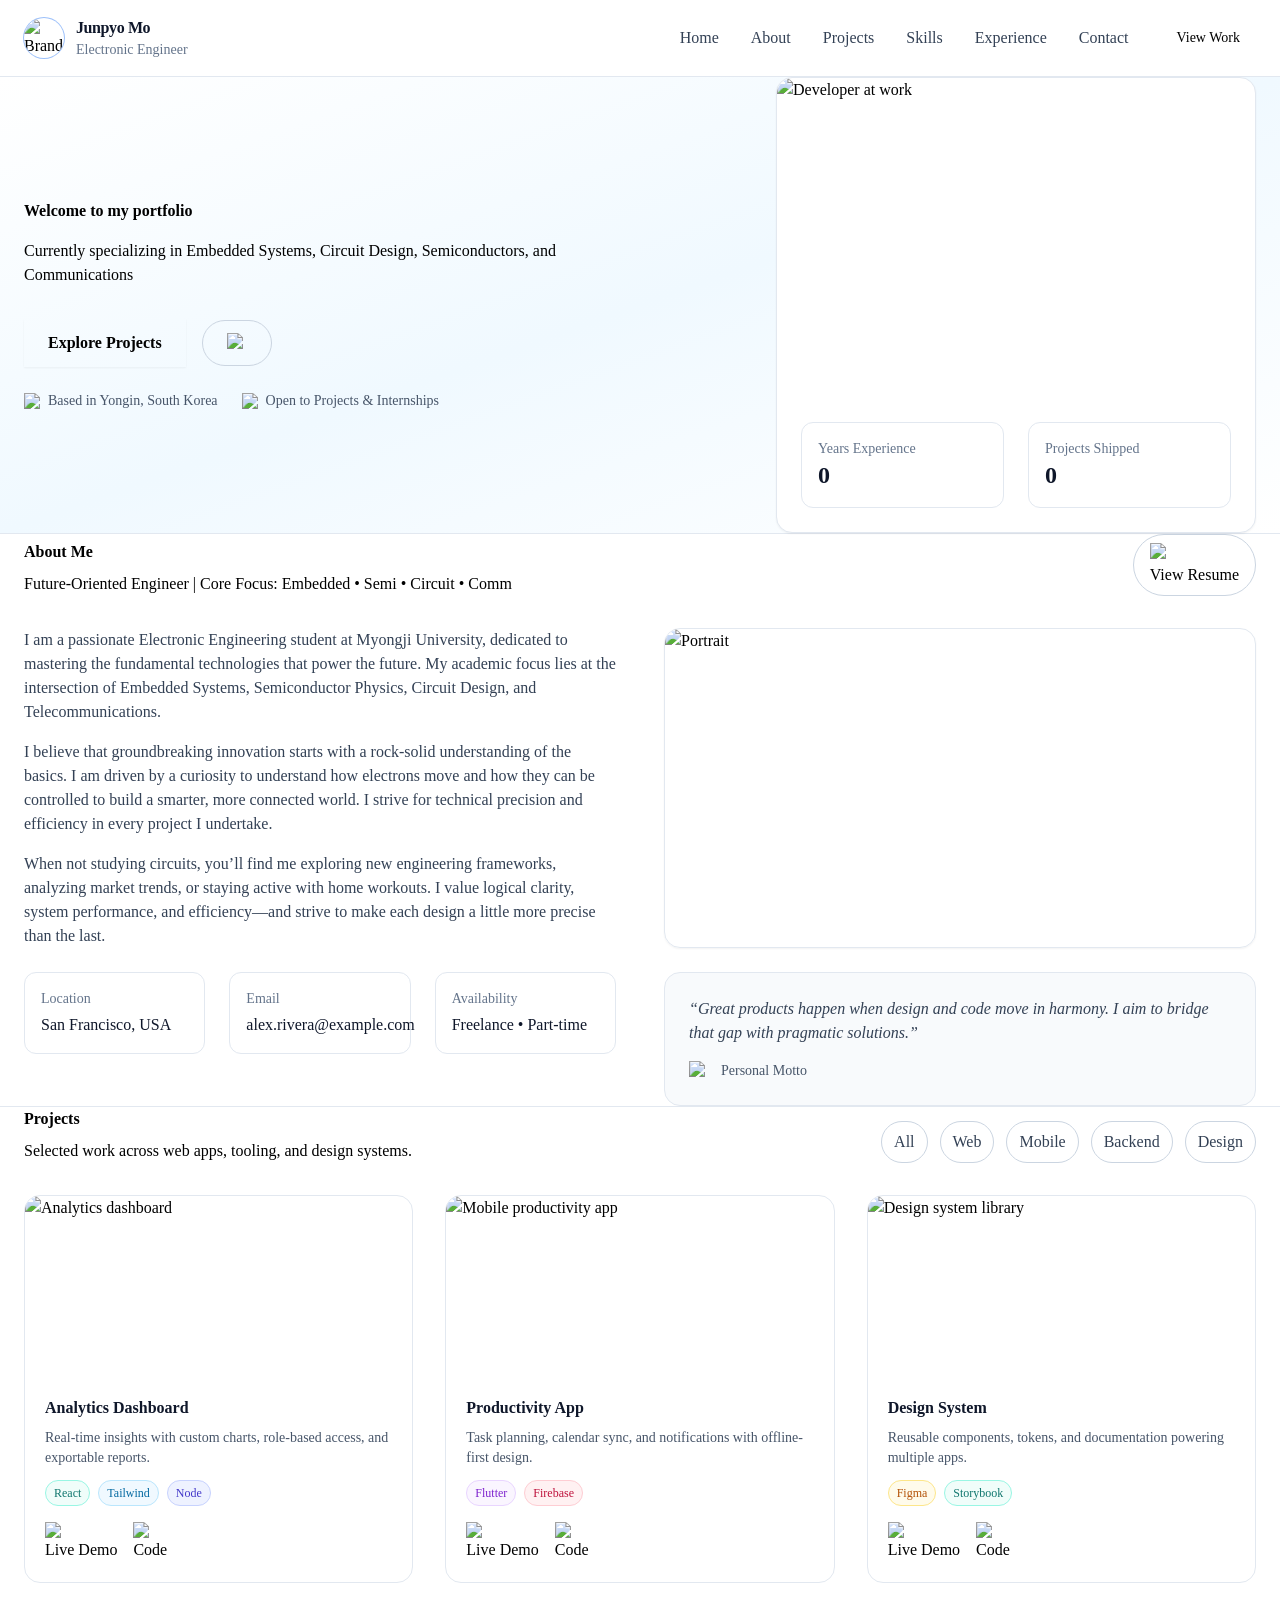
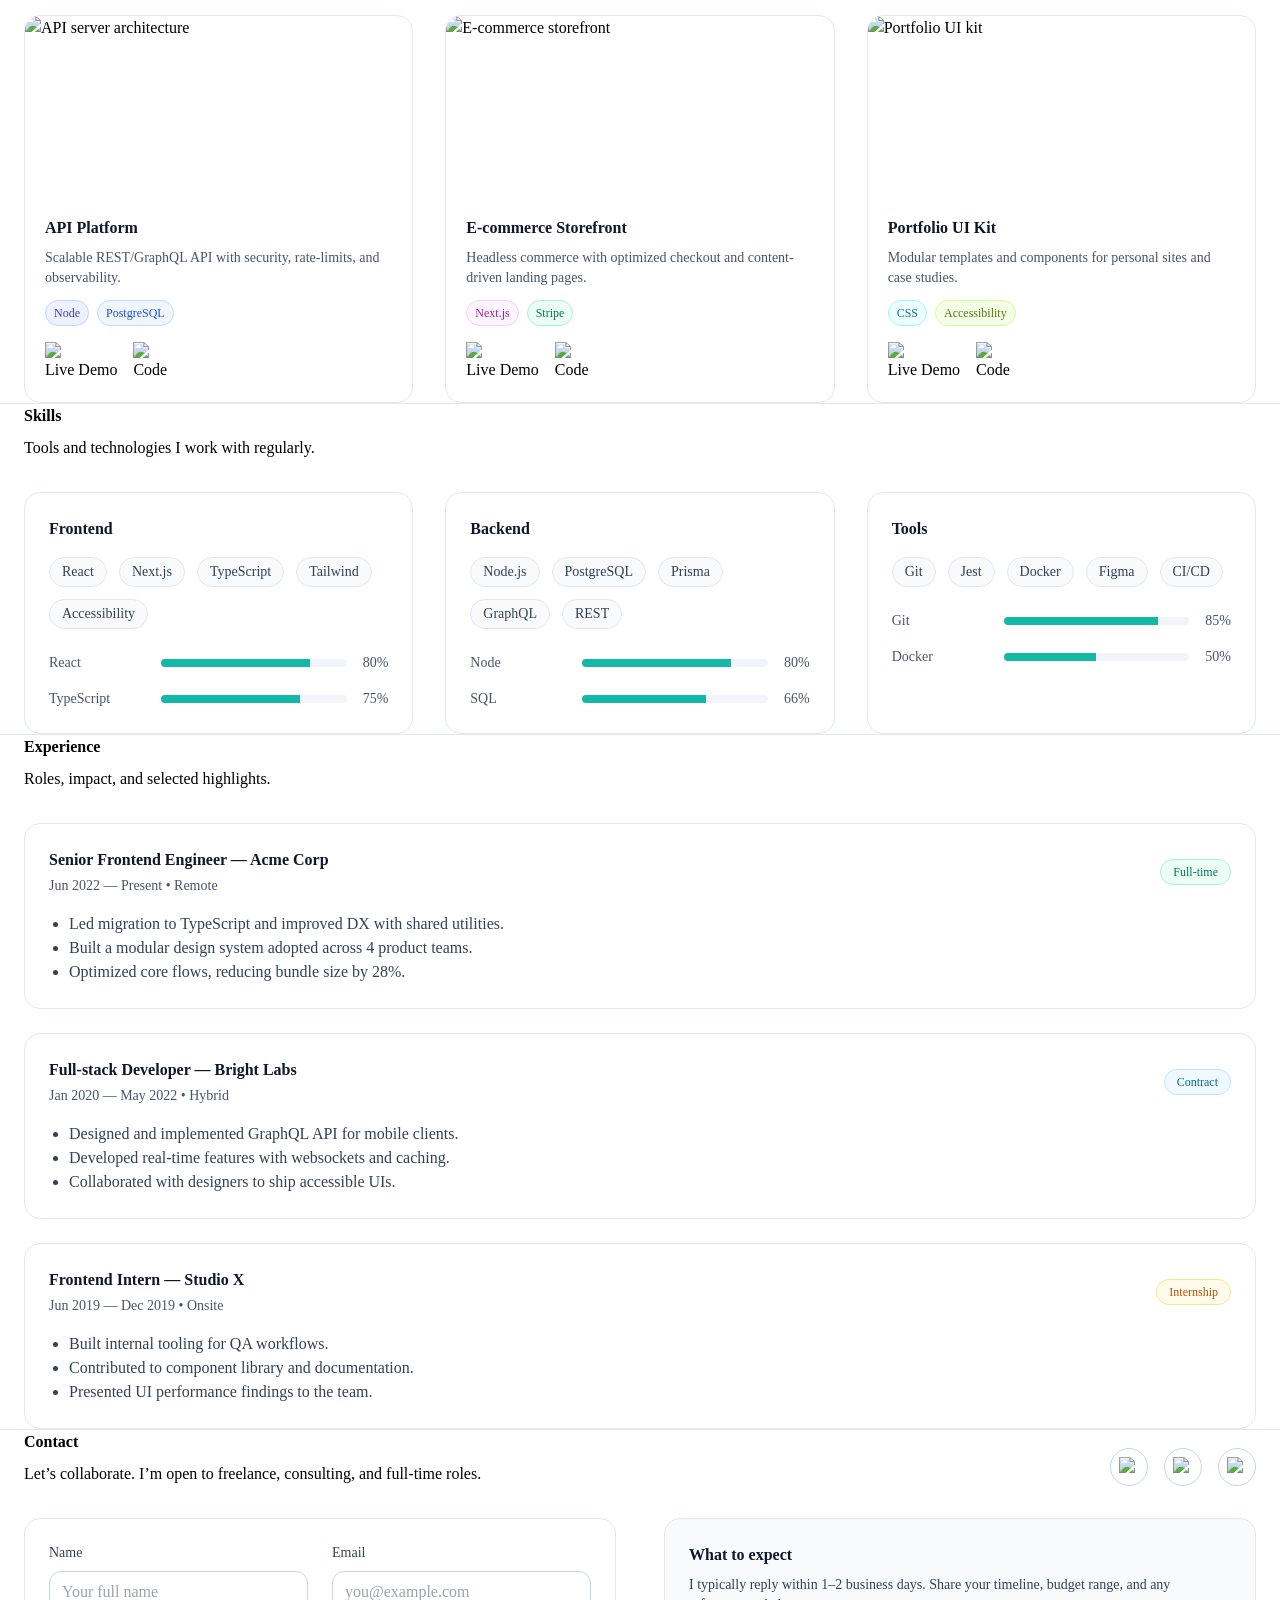
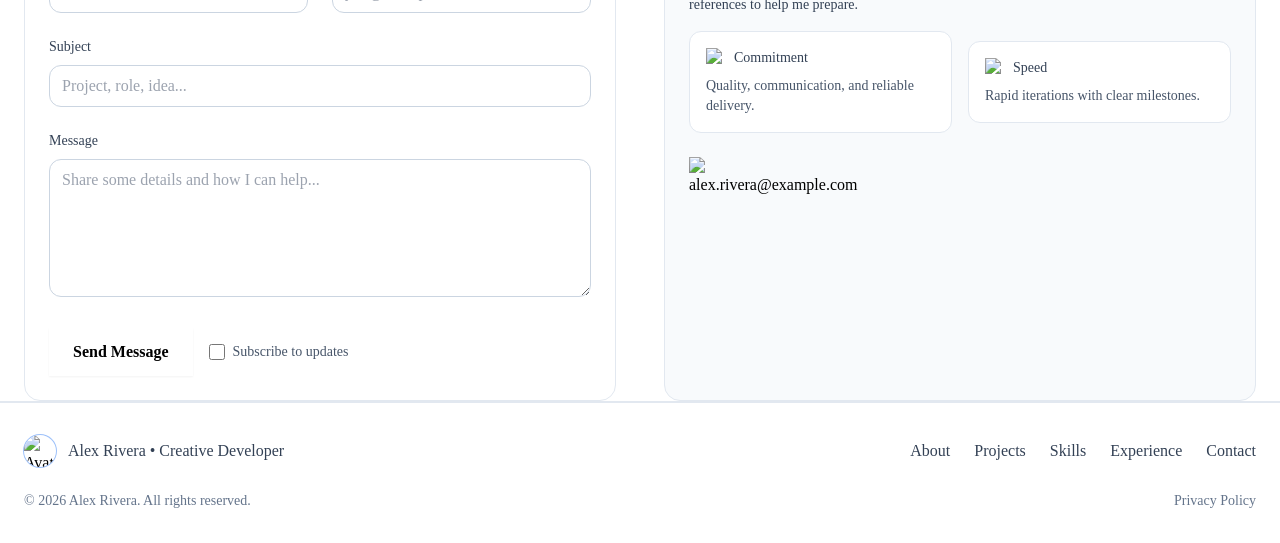
==== commit a46ad105: "." ====
--- a/index.html
+++ b/index.html
@@ -37,10 +37,10 @@
       <div class="hero-container" id="ib0ao">
         <div class="hero-content" id="iwh1n">
           <h3 class="gjs-t-h1 hero-title" id="itjly">
-            Building thoughtful web experiences
+            Welcome to my portfolio
           </h3>
           <p class="hero-subtitle" id="i3eva">
-            I’m a developer focused on crafting responsive interfaces, scalable systems, and delightful user experiences. From rapid prototypes to production-grade apps, I bring ideas to life with clean code and attention to detail.
+            Currently specializing in Embedded Systems, Circuit Design, Semiconductors, and Communications
           </p>
           <div class="hero-actions" id="imftt">
             <a href="#projects" class="gjs-t-button primary-cta" id="iyzwy">
@@ -53,11 +53,11 @@
           <div class="hero-meta" id="iy942">
             <div class="meta-item" id="iy6xk">
               <img src="https://api.iconify.design/lucide-map-pin.svg?color=%23334155" alt="Location icon" class="icon-map-pin" id="ivskj" />
-              Remote • San Francisco, CA
+              Based in Yongin, South Korea
             </div>
             <div class="meta-item" id="i6epi">
               <img src="https://api.iconify.design/lucide-calendar.svg?color=%23334155" alt="Calendar icon" class="icon-calendar" id="ivgsi" />
-              Available for freelance
+              Open to Projects & Internships
             </div>
           </div>
         </div>
@@ -68,11 +68,11 @@
               <div class="stats-row" id="izkba">
                 <div class="stat-item" id="iboei">
                   <p class="cls-et95nk" id="i1vth">Years Experience</p>
-                  <p class="cls-iwjtbj" id="iox3g">6+</p>
+                  <p class="cls-iwjtbj" id="iox3g">0</p>
                 </div>
                 <div class="stat-item" id="ij0hx">
                   <p class="cls-opfudb" id="i4fwq">Projects Shipped</p>
-                  <p class="cls-525qob" id="ik12g">30+</p>
+                  <p class="cls-525qob" id="ik12g">0</p>
                 </div>
               </div>
             </div>
@@ -85,7 +85,7 @@
         <div class="section-header" id="i9lmd">
           <div id="ilcww">
             <h2 class="gjs-t-h2 about-title" id="iohdi">About Me</h2>
-            <p class="about-subtitle" id="i6s4l">A curious builder blending design and engineering.</p>
+            <p class="about-subtitle" id="i6s4l">Future-Oriented Engineer | Core Focus: Embedded • Semi • Circuit • Comm</p>
           </div>
           <a href="#experience" class="resume-button" id="imhbl">
             <img src="https://api.iconify.design/lucide-file-text.svg?color=%230f172a" alt="Resume icon" class="icon-file" id="iv0ms" />
@@ -95,13 +95,13 @@
         <div class="about-content" id="ikocw">
           <div class="about-text" id="itxkw">
             <p class="cls-cgldw0" id="i6npf">
-              I’m Alex, a developer who believes software should feel effortless. My background spans frontend engineering, product design, and backend architecture, enabling me to deliver end-to-end solutions with empathy for users and teams.
+				I am a passionate Electronic Engineering student at Myongji University, dedicated to mastering the fundamental technologies that power the future. My academic focus lies at the intersection of Embedded Systems, Semiconductor Physics, Circuit Design, and Telecommunications.
             </p>
             <p class="cls-7b604v" id="ikx86">
-              I specialize in building design systems, data-driven dashboards, and developer tooling. I’m comfortable leading projects from discovery to delivery, collaborating across disciplines, and iterating quickly with tight feedback loops.
+				I believe that groundbreaking innovation starts with a rock-solid understanding of the basics. I am driven by a curiosity to understand how electrons move and how they can be controlled to build a smarter, more connected world. I strive for technical precision and efficiency in every project I undertake.
             </p>
             <p class="cls-pwrwtu" id="i0lyx">
-              When not coding, you’ll find me sketching interfaces, contributing to open-source, or exploring new frameworks. I value clarity, performance, and maintainability—and strive to make each project a little better than the last.
+				When not studying circuits, you’ll find me exploring new engineering frameworks, analyzing market trends, or staying active with home workouts. I value logical clarity, system performance, and efficiency—and strive to make each design a little more precise than the last.
             </p>
             <div class="about-highlights" id="iu9bg">
               <div class="highlight-card" id="ikxx3">
--- a/main.css
+++ b/main.css
@@ -1,14 +1,1917 @@
-body {
-	background : #F2E3D5;
-	font-family: monospace;
-	line-height: 1.6;
-}
-
-ul, ol {
-	padding: 10px 30px;
-}
-
-img {
-	width: 50px;
-	height: 40px;
-}+html {
+	scroll-behavior: smooth;
+  }
+  
+  *,
+  ::before,
+  ::after {
+	box-sizing: border-box;
+	undefined: undefined;
+	border-width: 0;
+	border-style: solid;
+	border-color: #e5e7eb;
+  }
+  
+  html,
+  :host {
+	line-height: 1.5;
+	undefined: undefined;
+	-webkit-text-size-adjust: 100%;
+	-moz-tab-size: 4;
+	tab-size: 4;
+	font-family: ui-sans-serif, system-ui, sans-serif, "Apple Color Emoji", "Segoe UI Emoji", "Segoe UI Symbol", "Noto Color Emoji";
+	font-feature-settings: normal;
+	font-variation-settings: normal;
+	-webkit-tap-highlight-color: transparent;
+  }
+  
+  body {
+	margin: 0;
+	undefined: undefined;
+	line-height: inherit;
+  }
+  
+  hr {
+	height: 0;
+	undefined: undefined;
+	color: inherit;
+	border-top-width: 1px;
+  }
+  
+  abbr:where([title]) {
+	text-decoration: underline dotted;
+  }
+  
+  h1,
+  h2,
+  h3,
+  h4,
+  h5,
+  h6 {
+	font-size: inherit;
+	font-weight: inherit;
+  }
+  
+  a {
+	color: inherit;
+	text-decoration: inherit;
+  }
+  
+  b,
+  strong {
+	font-weight: bolder;
+  }
+  
+  code,
+  kbd,
+  samp,
+  pre {
+	font-family: ui-monospace, SFMono-Regular, Menlo, Monaco, Consolas, "Liberation Mono", "Courier New", monospace;
+	undefined: undefined;
+	font-feature-settings: normal;
+	font-variation-settings: normal;
+	font-size: 1em;
+  }
+  
+  small {
+	font-size: 80%;
+  }
+  
+  sub,
+  sup {
+	font-size: 75%;
+	line-height: 0;
+	position: relative;
+	vertical-align: baseline;
+  }
+  
+  sub {
+	bottom: -0.25em;
+  }
+  
+  sup {
+	top: -0.5em;
+  }
+  
+  table {
+	text-indent: 0;
+	undefined: undefined;
+	border-color: inherit;
+	border-collapse: collapse;
+  }
+  
+  button,
+  input,
+  optgroup,
+  select,
+  textarea {
+	font-family: inherit;
+	undefined: undefined;
+	font-feature-settings: inherit;
+	font-variation-settings: inherit;
+	font-size: 100%;
+	font-weight: inherit;
+	line-height: inherit;
+	letter-spacing: inherit;
+	color: inherit;
+	margin: 0;
+	padding: 0;
+  }
+  
+  button,
+  select {
+	text-transform: none;
+  }
+  
+  button,
+  input:where([type='button']),
+  input:where([type='reset']),
+  input:where([type='submit']) {
+	-webkit-appearance: button;
+	undefined: undefined;
+	background-color: transparent;
+	background-image: none;
+  }
+  
+  :-moz-focusring {
+	outline: auto;
+  }
+  
+  :-moz-ui-invalid {
+	box-shadow: none;
+  }
+  
+  progress {
+	vertical-align: baseline;
+  }
+  
+  ::-webkit-inner-spin-button,
+  ::-webkit-outer-spin-button {
+	height: auto;
+  }
+  
+  [type='search'] {
+	-webkit-appearance: textfield;
+	undefined: undefined;
+	outline-offset: -2px;
+  }
+  
+  ::-webkit-search-decoration {
+	-webkit-appearance: none;
+  }
+  
+  ::-webkit-file-upload-button {
+	-webkit-appearance: button;
+	undefined: undefined;
+	font: inherit;
+  }
+  
+  summary {
+	display: list-item;
+  }
+  
+  blockquote,
+  dl,
+  dd,
+  h1,
+  h2,
+  h3,
+  h4,
+  h5,
+  h6,
+  hr,
+  figure,
+  p,
+  pre {
+	margin: 0;
+  }
+  
+  fieldset {
+	margin: 0;
+	padding: 0;
+  }
+  
+  legend {
+	padding: 0;
+  }
+  
+  ol,
+  ul,
+  menu {
+	list-style: none;
+	margin: 0;
+	padding: 0;
+  }
+  
+  dialog {
+	padding: 0;
+  }
+  
+  textarea {
+	resize: vertical;
+  }
+  
+  input::placeholder,
+  textarea::placeholder {
+	opacity: 1;
+	undefined: undefined;
+	color: #9ca3af;
+  }
+  
+  button,
+  [role="button"] {
+	cursor: pointer;
+  }
+  
+  :disabled {
+	cursor: default;
+  }
+  
+  img,
+  svg,
+  video,
+  canvas,
+  audio,
+  iframe,
+  embed,
+  object {
+	display: block;
+	undefined: undefined;
+	vertical-align: middle;
+  }
+  
+  img,
+  video {
+	max-width: 100%;
+	height: auto;
+  }
+  
+  [hidden] {
+	display: none;
+  }
+  
+  .cls-blsg5s {
+	font-family: Inter;
+	-webkit-font-smoothing: antialiased;
+	-moz-osx-font-smoothing: grayscale;
+  }
+  
+  .header {
+	position: sticky;
+	top: 0px;
+	z-index: 50;
+	background-color: rgb(255 255 255 / 0.8);
+	backdrop-filter: blur(8px);
+	border-bottom-width: 1px;
+	border-color: rgb(226 232 240 / 1);
+  }
+  
+  .header-container {
+	margin-left: auto;
+	margin-right: auto;
+	max-width: 80rem;
+	padding-left: 1.5rem;
+	padding-right: 1.5rem;
+	padding-top: 1rem;
+	padding-bottom: 1rem;
+	display: flex;
+	align-items: center;
+	justify-content: space-between;
+  }
+  
+  .brand-link {
+	display: flex;
+	align-items: center;
+	gap: 0.75rem;
+  }
+  
+  .brand-avatar {
+	height: 2.5rem;
+	width: 2.5rem;
+	border-radius: 9999px;
+	object-fit: cover;
+	box-shadow: 0 0 0 0px #fff, 0 0 0 calc(1px + 0px) rgb(59 130 246 / 0.5), 0 0 #0000;
+  }
+  
+  .brand-text {
+	display: flex;
+	flex-direction: column;
+  }
+  
+  .cls-uqx0u9 {
+	font-weight: 600;
+	color: rgb(15 23 42 / 1);
+	letter-spacing: -0.025em;
+  }
+  
+  .cls-ctlupi {
+	font-size: 0.875rem;
+	line-height: 1.25rem;
+	color: rgb(100 116 139 / 1);
+  }
+  
+  .header-navigation {
+	display: flex;
+	align-items: center;
+	gap: 2rem;
+  }
+  
+  .nav-link {
+	color: rgb(51 65 85 / 1);
+  }
+  
+  .nav-link:hover {
+	color: rgb(15 23 42 / 1);
+  }
+  
+  .header-button {
+	padding-left: 1rem;
+	padding-right: 1rem;
+	padding-top: 0.5rem;
+	padding-bottom: 0.5rem;
+	font-size: 0.875rem;
+	line-height: 1.25rem;
+	font-weight: 500;
+  }
+  
+  .header-button:hover {
+	opacity: 0.9;
+	box-shadow: 0 0 #0000, 0 0 #0000, 0 0 #0000;
+  }
+  
+  .hero-section {
+	background-image: linear-gradient(to bottom right, #fff, #f0f9ff, rgb(240 249 255 / 0));
+	border-bottom-width: 1px;
+	border-color: rgb(226 232 240 / 1);
+  }
+  
+  .hero-container {
+	margin-left: auto;
+	margin-right: auto;
+	max-width: 80rem;
+	padding-left: 1.5rem;
+	padding-right: 1.5rem;
+	display: flex;
+	align-items: center;
+	gap: 3rem;
+  }
+  
+  .hero-content {
+	flex: 1 1 0%;
+  }
+  
+  .hero-title {
+	font-weight: 600;
+  }
+  
+  .hero-subtitle {
+	margin-top: 1rem;
+	max-width: 42rem;
+  }
+  
+  .hero-actions {
+	margin-top: 2rem;
+	display: flex;
+	align-items: center;
+	gap: 1rem;
+  }
+  
+  .primary-cta {
+	padding-left: 1.5rem;
+	padding-right: 1.5rem;
+	padding-top: 0.75rem;
+	padding-bottom: 0.75rem;
+	font-weight: 600;
+	box-shadow: 0 0 #0000, 0 0 #0000, 0 1px 2px 0 rgb(0 0 0 / 0.05);
+  }
+  
+  .primary-cta:hover {
+	box-shadow: 0 0 #0000, 0 0 #0000, 0 1px 2px 0 rgb(0 0 0 / 0.05);
+	outline-style: solid;
+	outline-width: 2px;
+	outline-color: #99f6e4;
+  }
+  
+  .secondary-cta {
+	padding-left: 1.5rem;
+	padding-right: 1.5rem;
+	padding-top: 0.75rem;
+	padding-bottom: 0.75rem;
+	border-radius: 9999px;
+	border-width: 1px;
+	border-color: rgb(203 213 225 / 1);
+	color: rgb(51 65 85 / 1);
+  }
+  
+  .secondary-cta:hover {
+	color: rgb(15 23 42 / 1);
+	border-color: rgb(148 163 184 / 1);
+	background-color: rgb(255 255 255 / 1);
+  }
+  
+  .icon-mail {
+	height: 1.25rem;
+	width: 1.25rem;
+  }
+  
+  .hero-meta {
+	margin-top: 1.5rem;
+	display: flex;
+	align-items: center;
+	gap: 1.5rem;
+	font-size: 0.875rem;
+	line-height: 1.25rem;
+	color: rgb(71 85 105 / 1);
+  }
+  
+  .meta-item {
+	display: flex;
+	align-items: center;
+	gap: 0.5rem;
+  }
+  
+  .icon-map-pin {
+	height: 1rem;
+	width: 1rem;
+  }
+  
+  .icon-calendar {
+	height: 1rem;
+	width: 1rem;
+  }
+  
+  .hero-image-wrapper {
+	flex: 1 1 0%;
+	display: flex;
+	justify-content: flex-end;
+  }
+  
+  .hero-image-card {
+	position: relative;
+	width: 480px;
+	max-width: 100%;
+	border-radius: 1rem;
+	border-width: 1px;
+	border-color: rgb(226 232 240 / 1);
+	background-color: rgb(255 255 255 / 1);
+	box-shadow: 0 0 #0000, 0 0 #0000, 0 1px 2px 0 rgb(0 0 0 / 0.05);
+  }
+  
+  .hero-image {
+	height: 320px;
+	width: 100%;
+	object-fit: cover;
+	border-top-left-radius: 1rem;
+	border-top-right-radius: 1rem;
+  }
+  
+  .hero-stats {
+	padding: 1.5rem;
+  }
+  
+  .stats-row {
+	display: flex;
+	align-items: center;
+	gap: 1.5rem;
+  }
+  
+  .stat-item {
+	flex: 1 1 0%;
+	border-radius: 0.75rem;
+	border-width: 1px;
+	border-color: rgb(226 232 240 / 1);
+	padding: 1rem;
+  }
+  
+  .cls-et95nk {
+	font-size: 0.875rem;
+	line-height: 1.25rem;
+	color: rgb(100 116 139 / 1);
+  }
+  
+  .cls-iwjtbj {
+	font-size: 1.5rem;
+	line-height: 2rem;
+	font-weight: 600;
+	color: rgb(15 23 42 / 1);
+  }
+  
+  .cls-opfudb {
+	font-size: 0.875rem;
+	line-height: 1.25rem;
+	color: rgb(100 116 139 / 1);
+  }
+  
+  .cls-525qob {
+	font-size: 1.5rem;
+	line-height: 2rem;
+	font-weight: 600;
+	color: rgb(15 23 42 / 1);
+  }
+  
+  .about-section {
+	background-color: rgb(255 255 255 / 1);
+	border-bottom-width: 1px;
+	border-color: rgb(226 232 240 / 1);
+  }
+  
+  .about-container {
+	margin-left: auto;
+	margin-right: auto;
+	max-width: 80rem;
+	padding-left: 1.5rem;
+	padding-right: 1.5rem;
+  }
+  
+  .section-header {
+	display: flex;
+	align-items: flex-end;
+	justify-content: space-between;
+  }
+  
+  .about-title {
+	font-weight: 600;
+  }
+  
+  .about-subtitle {
+	margin-top: 0.5rem;
+  }
+  
+  .resume-button {
+	padding-left: 1rem;
+	padding-right: 1rem;
+	padding-top: 0.5rem;
+	padding-bottom: 0.5rem;
+	border-radius: 9999px;
+	border-width: 1px;
+	border-color: rgb(203 213 225 / 1);
+  }
+  
+  .resume-button:hover {
+	border-color: rgb(148 163 184 / 1);
+	background-color: rgb(248 250 252 / 1);
+  }
+  
+  .icon-file {
+	height: 1.25rem;
+	width: 1.25rem;
+  }
+  
+  .about-content {
+	margin-top: 2rem;
+	display: grid;
+	grid-template-columns: repeat(2, minmax(0, 1fr));
+	gap: 3rem;
+  }
+  
+  .about-text {
+	max-width: none;
+  }
+  
+  .cls-cgldw0 {
+	color: rgb(51 65 85 / 1);
+  }
+  
+  .cls-7b604v {
+	margin-top: 1rem;
+	color: rgb(51 65 85 / 1);
+  }
+  
+  .cls-pwrwtu {
+	margin-top: 1rem;
+	color: rgb(51 65 85 / 1);
+  }
+  
+  .about-highlights {
+	margin-top: 1.5rem;
+	display: grid;
+	grid-template-columns: repeat(3, minmax(0, 1fr));
+	gap: 1.5rem;
+  }
+  
+  .highlight-card {
+	border-radius: 0.75rem;
+	border-width: 1px;
+	border-color: rgb(226 232 240 / 1);
+	padding: 1rem;
+  }
+  
+  .cls-gcgudo {
+	font-size: 0.875rem;
+	line-height: 1.25rem;
+	color: rgb(100 116 139 / 1);
+  }
+  
+  .cls-y49h8i {
+	margin-top: 0.25rem;
+	font-weight: 500;
+	color: rgb(15 23 42 / 1);
+  }
+  
+  .cls-p6jskk {
+	font-size: 0.875rem;
+	line-height: 1.25rem;
+	color: rgb(100 116 139 / 1);
+  }
+  
+  .cls-uhvoq0 {
+	margin-top: 0.25rem;
+	font-weight: 500;
+	color: rgb(15 23 42 / 1);
+  }
+  
+  .cls-gocjkh {
+	font-size: 0.875rem;
+	line-height: 1.25rem;
+	color: rgb(100 116 139 / 1);
+  }
+  
+  .cls-sf7pc7 {
+	margin-top: 0.25rem;
+	font-weight: 500;
+	color: rgb(15 23 42 / 1);
+  }
+  
+  .about-media {
+	display: flex;
+	flex-direction: column;
+	gap: 1.5rem;
+  }
+  
+  .about-portrait {
+	width: 100%;
+	height: 320px;
+	object-fit: cover;
+	border-radius: 1rem;
+	border-width: 1px;
+	border-color: rgb(226 232 240 / 1);
+	box-shadow: 0 0 #0000, 0 0 #0000, 0 1px 2px 0 rgb(0 0 0 / 0.05);
+  }
+  
+  .quote-card {
+	border-radius: 1rem;
+	border-width: 1px;
+	border-color: rgb(226 232 240 / 1);
+	background-color: rgb(248 250 252 / 1);
+	padding: 1.5rem;
+  }
+  
+  .cls-ywhppc {
+	color: rgb(51 65 85 / 1);
+	font-style: italic;
+  }
+  
+  .cls-be8zr1 {
+	margin-top: 1rem;
+	display: flex;
+	align-items: center;
+	gap: 0.75rem;
+  }
+  
+  .icon-quote {
+	height: 1.25rem;
+	width: 1.25rem;
+  }
+  
+  .cls-a941in {
+	font-size: 0.875rem;
+	line-height: 1.25rem;
+	color: rgb(71 85 105 / 1);
+  }
+  
+  .projects-section {
+	background-color: rgb(255 255 255 / 1);
+	border-bottom-width: 1px;
+	border-color: rgb(226 232 240 / 1);
+  }
+  
+  .projects-container {
+	margin-left: auto;
+	margin-right: auto;
+	max-width: 80rem;
+	padding-left: 1.5rem;
+	padding-right: 1.5rem;
+  }
+  
+  .projects-title {
+	font-weight: 600;
+  }
+  
+  .projects-subtitle {
+	margin-top: 0.5rem;
+  }
+  
+  .projects-filters {
+	display: flex;
+	align-items: center;
+	gap: 0.75rem;
+  }
+  
+  .filter-button {
+	padding-left: 0.75rem;
+	padding-right: 0.75rem;
+	padding-top: 0.5rem;
+	padding-bottom: 0.5rem;
+	border-radius: 9999px;
+	border-width: 1px;
+	border-color: rgb(203 213 225 / 1);
+	color: rgb(51 65 85 / 1);
+  }
+  
+  .filter-button:hover {
+	border-color: rgb(148 163 184 / 1);
+	background-color: rgb(248 250 252 / 1);
+  }
+  
+  .projects-grid {
+	margin-top: 2rem;
+	display: grid;
+	grid-template-columns: repeat(3, minmax(0, 1fr));
+	gap: 2rem;
+  }
+  
+  .project-card {
+	border-radius: 1rem;
+	border-width: 1px;
+	border-color: rgb(226 232 240 / 1);
+	overflow: hidden;
+	background-color: rgb(255 255 255 / 1);
+  }
+  
+  .project-card:hover {
+	box-shadow: 0 0 #0000, 0 0 #0000, 0 0 #0000;
+	transform: translate(0, -0.125rem) rotate(0) skewX(0) skewY(0) scaleX(1) scaleY(1);
+  }
+  
+  .project-image {
+	height: 180px;
+	width: 100%;
+	object-fit: cover;
+  }
+  
+  .project-body {
+	padding: 1.25rem;
+  }
+  
+  .project-title {
+	font-weight: 600;
+	color: rgb(15 23 42 / 1);
+  }
+  
+  .project-description {
+	margin-top: 0.5rem;
+	font-size: 0.875rem;
+	line-height: 1.25rem;
+	color: rgb(71 85 105 / 1);
+  }
+  
+  .project-tags {
+	margin-top: 0.75rem;
+	display: flex;
+	align-items: center;
+	gap: 0.5rem;
+  }
+  
+  .cls-zljjn9 {
+	padding-left: 0.5rem;
+	padding-right: 0.5rem;
+	padding-top: 0.25rem;
+	padding-bottom: 0.25rem;
+	font-size: 0.75rem;
+	line-height: 1rem;
+	border-radius: 9999px;
+	background-color: rgb(240 253 250 / 1);
+	color: rgb(15 118 110 / 1);
+	border-width: 1px;
+	border-color: rgb(153 246 228 / 1);
+  }
+  
+  .cls-r7hmfs {
+	padding-left: 0.5rem;
+	padding-right: 0.5rem;
+	padding-top: 0.25rem;
+	padding-bottom: 0.25rem;
+	font-size: 0.75rem;
+	line-height: 1rem;
+	border-radius: 9999px;
+	background-color: rgb(240 249 255 / 1);
+	color: rgb(3 105 161 / 1);
+	border-width: 1px;
+	border-color: rgb(186 230 253 / 1);
+  }
+  
+  .cls-yfmvyt {
+	padding-left: 0.5rem;
+	padding-right: 0.5rem;
+	padding-top: 0.25rem;
+	padding-bottom: 0.25rem;
+	font-size: 0.75rem;
+	line-height: 1rem;
+	border-radius: 9999px;
+	background-color: rgb(238 242 255 / 1);
+	color: rgb(67 56 202 / 1);
+	border-width: 1px;
+	border-color: rgb(199 210 254 / 1);
+  }
+  
+  .project-actions {
+	margin-top: 1rem;
+	display: flex;
+	align-items: center;
+	gap: 1rem;
+  }
+  
+  .project-demo-link:hover {
+	text-decoration-line: underline;
+  }
+  
+  .cls-2ang8r {
+	height: 1rem;
+	width: 1rem;
+  }
+  
+  .project-code-link:hover {
+	text-decoration-line: underline;
+  }
+  
+  .cls-jaig2o {
+	height: 1rem;
+	width: 1rem;
+  }
+  
+  .cls-8ozq1d {
+	padding-left: 0.5rem;
+	padding-right: 0.5rem;
+	padding-top: 0.25rem;
+	padding-bottom: 0.25rem;
+	font-size: 0.75rem;
+	line-height: 1rem;
+	border-radius: 9999px;
+	background-color: rgb(250 245 255 / 1);
+	color: rgb(126 34 206 / 1);
+	border-width: 1px;
+	border-color: rgb(233 213 255 / 1);
+  }
+  
+  .cls-27cd4h {
+	padding-left: 0.5rem;
+	padding-right: 0.5rem;
+	padding-top: 0.25rem;
+	padding-bottom: 0.25rem;
+	font-size: 0.75rem;
+	line-height: 1rem;
+	border-radius: 9999px;
+	background-color: rgb(255 241 242 / 1);
+	color: rgb(190 18 60 / 1);
+	border-width: 1px;
+	border-color: rgb(254 205 211 / 1);
+  }
+  
+  .cls-llz4bm {
+	height: 1rem;
+	width: 1rem;
+  }
+  
+  .cls-w238np {
+	height: 1rem;
+	width: 1rem;
+  }
+  
+  .cls-db3bqc {
+	padding-left: 0.5rem;
+	padding-right: 0.5rem;
+	padding-top: 0.25rem;
+	padding-bottom: 0.25rem;
+	font-size: 0.75rem;
+	line-height: 1rem;
+	border-radius: 9999px;
+	background-color: rgb(255 251 235 / 1);
+	color: rgb(180 83 9 / 1);
+	border-width: 1px;
+	border-color: rgb(253 230 138 / 1);
+  }
+  
+  .cls-you0wy {
+	padding-left: 0.5rem;
+	padding-right: 0.5rem;
+	padding-top: 0.25rem;
+	padding-bottom: 0.25rem;
+	font-size: 0.75rem;
+	line-height: 1rem;
+	border-radius: 9999px;
+	background-color: rgb(240 253 250 / 1);
+	color: rgb(15 118 110 / 1);
+	border-width: 1px;
+	border-color: rgb(153 246 228 / 1);
+  }
+  
+  .cls-y3uw9k {
+	height: 1rem;
+	width: 1rem;
+  }
+  
+  .cls-ii88y9 {
+	height: 1rem;
+	width: 1rem;
+  }
+  
+  .cls-t7ojme {
+	padding-left: 0.5rem;
+	padding-right: 0.5rem;
+	padding-top: 0.25rem;
+	padding-bottom: 0.25rem;
+	font-size: 0.75rem;
+	line-height: 1rem;
+	border-radius: 9999px;
+	background-color: rgb(238 242 255 / 1);
+	color: rgb(67 56 202 / 1);
+	border-width: 1px;
+	border-color: rgb(199 210 254 / 1);
+  }
+  
+  .cls-u5cw0o {
+	padding-left: 0.5rem;
+	padding-right: 0.5rem;
+	padding-top: 0.25rem;
+	padding-bottom: 0.25rem;
+	font-size: 0.75rem;
+	line-height: 1rem;
+	border-radius: 9999px;
+	background-color: rgb(239 246 255 / 1);
+	color: rgb(29 78 216 / 1);
+	border-width: 1px;
+	border-color: rgb(191 219 254 / 1);
+  }
+  
+  .cls-qvfzo5 {
+	height: 1rem;
+	width: 1rem;
+  }
+  
+  .cls-p3ykil {
+	height: 1rem;
+	width: 1rem;
+  }
+  
+  .cls-1yae55 {
+	padding-left: 0.5rem;
+	padding-right: 0.5rem;
+	padding-top: 0.25rem;
+	padding-bottom: 0.25rem;
+	font-size: 0.75rem;
+	line-height: 1rem;
+	border-radius: 9999px;
+	background-color: rgb(253 244 255 / 1);
+	color: rgb(162 28 175 / 1);
+	border-width: 1px;
+	border-color: rgb(245 208 254 / 1);
+  }
+  
+  .cls-w4o106 {
+	padding-left: 0.5rem;
+	padding-right: 0.5rem;
+	padding-top: 0.25rem;
+	padding-bottom: 0.25rem;
+	font-size: 0.75rem;
+	line-height: 1rem;
+	border-radius: 9999px;
+	background-color: rgb(236 253 245 / 1);
+	color: rgb(4 120 87 / 1);
+	border-width: 1px;
+	border-color: rgb(167 243 208 / 1);
+  }
+  
+  .cls-1yc9zx {
+	height: 1rem;
+	width: 1rem;
+  }
+  
+  .cls-1uc5jn {
+	height: 1rem;
+	width: 1rem;
+  }
+  
+  .cls-o1ssaq {
+	padding-left: 0.5rem;
+	padding-right: 0.5rem;
+	padding-top: 0.25rem;
+	padding-bottom: 0.25rem;
+	font-size: 0.75rem;
+	line-height: 1rem;
+	border-radius: 9999px;
+	background-color: rgb(236 254 255 / 1);
+	color: rgb(14 116 144 / 1);
+	border-width: 1px;
+	border-color: rgb(165 243 252 / 1);
+  }
+  
+  .cls-382z7w {
+	padding-left: 0.5rem;
+	padding-right: 0.5rem;
+	padding-top: 0.25rem;
+	padding-bottom: 0.25rem;
+	font-size: 0.75rem;
+	line-height: 1rem;
+	border-radius: 9999px;
+	background-color: rgb(247 254 231 / 1);
+	color: rgb(77 124 15 / 1);
+	border-width: 1px;
+	border-color: rgb(217 249 157 / 1);
+  }
+  
+  .cls-3qxoki {
+	height: 1rem;
+	width: 1rem;
+  }
+  
+  .cls-lst4p2 {
+	height: 1rem;
+	width: 1rem;
+  }
+  
+  .skills-section {
+	background-color: rgb(255 255 255 / 1);
+	border-bottom-width: 1px;
+	border-color: rgb(226 232 240 / 1);
+  }
+  
+  .skills-container {
+	margin-left: auto;
+	margin-right: auto;
+	max-width: 80rem;
+	padding-left: 1.5rem;
+	padding-right: 1.5rem;
+  }
+  
+  .skills-title {
+	font-weight: 600;
+  }
+  
+  .skills-subtitle {
+	margin-top: 0.5rem;
+  }
+  
+  .skills-content {
+	margin-top: 2rem;
+	display: grid;
+	grid-template-columns: repeat(3, minmax(0, 1fr));
+	gap: 2rem;
+  }
+  
+  .skill-group {
+	border-radius: 1rem;
+	border-width: 1px;
+	border-color: rgb(226 232 240 / 1);
+	padding: 1.5rem;
+  }
+  
+  .skill-group-title {
+	font-weight: 600;
+	color: rgb(15 23 42 / 1);
+  }
+  
+  .skill-chips {
+	margin-top: 1rem;
+	display: flex;
+	flex-wrap: wrap;
+	gap: 0.75rem;
+  }
+  
+  .skill-chip {
+	padding-left: 0.75rem;
+	padding-right: 0.75rem;
+	padding-top: 0.25rem;
+	padding-bottom: 0.25rem;
+	border-radius: 9999px;
+	border-width: 1px;
+	border-color: rgb(226 232 240 / 1);
+	background-color: rgb(248 250 252 / 1);
+	color: rgb(51 65 85 / 1);
+	font-size: 0.875rem;
+	line-height: 1.25rem;
+  }
+  
+  .skill-progress-group {
+	margin-top: 1.5rem;
+	display: flex;
+	flex-direction: column;
+	gap: 1rem;
+  }
+  
+  .skill-progress-item {
+	display: flex;
+	align-items: center;
+	gap: 1rem;
+  }
+  
+  .cls-5bpgjv {
+	width: 6rem;
+	font-size: 0.875rem;
+	line-height: 1.25rem;
+	color: rgb(71 85 105 / 1);
+  }
+  
+  .cls-2id2pc {
+	flex: 1 1 0%;
+	height: 0.5rem;
+	border-radius: 9999px;
+	background-color: rgb(241 245 249 / 1);
+	overflow: hidden;
+  }
+  
+  .cls-y9pfb5 {
+	height: 0.5rem;
+	width: 80%;
+	background-color: rgb(20 184 166 / 1);
+  }
+  
+  .cls-6670y2 {
+	font-size: 0.875rem;
+	line-height: 1.25rem;
+	color: rgb(71 85 105 / 1);
+  }
+  
+  .cls-l9xb1b {
+	width: 6rem;
+	font-size: 0.875rem;
+	line-height: 1.25rem;
+	color: rgb(71 85 105 / 1);
+  }
+  
+  .cls-xtidbu {
+	flex: 1 1 0%;
+	height: 0.5rem;
+	border-radius: 9999px;
+	background-color: rgb(241 245 249 / 1);
+	overflow: hidden;
+  }
+  
+  .cls-4pa9ax {
+	height: 0.5rem;
+	width: 75%;
+	background-color: rgb(20 184 166 / 1);
+  }
+  
+  .cls-kaylx1 {
+	font-size: 0.875rem;
+	line-height: 1.25rem;
+	color: rgb(71 85 105 / 1);
+  }
+  
+  .cls-wwu1dk {
+	width: 6rem;
+	font-size: 0.875rem;
+	line-height: 1.25rem;
+	color: rgb(71 85 105 / 1);
+  }
+  
+  .cls-vh961f {
+	flex: 1 1 0%;
+	height: 0.5rem;
+	border-radius: 9999px;
+	background-color: rgb(241 245 249 / 1);
+	overflow: hidden;
+  }
+  
+  .cls-87pzoe {
+	height: 0.5rem;
+	width: 80%;
+	background-color: rgb(20 184 166 / 1);
+  }
+  
+  .cls-fxuwxw {
+	font-size: 0.875rem;
+	line-height: 1.25rem;
+	color: rgb(71 85 105 / 1);
+  }
+  
+  .cls-us78lp {
+	width: 6rem;
+	font-size: 0.875rem;
+	line-height: 1.25rem;
+	color: rgb(71 85 105 / 1);
+  }
+  
+  .cls-y9raac {
+	flex: 1 1 0%;
+	height: 0.5rem;
+	border-radius: 9999px;
+	background-color: rgb(241 245 249 / 1);
+	overflow: hidden;
+  }
+  
+  .cls-u0ip81 {
+	height: 0.5rem;
+	width: 66.666667%;
+	background-color: rgb(20 184 166 / 1);
+  }
+  
+  .cls-fwq9n6 {
+	font-size: 0.875rem;
+	line-height: 1.25rem;
+	color: rgb(71 85 105 / 1);
+  }
+  
+  .cls-elfksj {
+	width: 6rem;
+	font-size: 0.875rem;
+	line-height: 1.25rem;
+	color: rgb(71 85 105 / 1);
+  }
+  
+  .cls-zhb6nx {
+	flex: 1 1 0%;
+	height: 0.5rem;
+	border-radius: 9999px;
+	background-color: rgb(241 245 249 / 1);
+	overflow: hidden;
+  }
+  
+  .cls-o82byr {
+	height: 0.5rem;
+	width: 83.333333%;
+	background-color: rgb(20 184 166 / 1);
+  }
+  
+  .cls-int0ri {
+	font-size: 0.875rem;
+	line-height: 1.25rem;
+	color: rgb(71 85 105 / 1);
+  }
+  
+  .cls-rczyzf {
+	width: 6rem;
+	font-size: 0.875rem;
+	line-height: 1.25rem;
+	color: rgb(71 85 105 / 1);
+  }
+  
+  .cls-5ggxv1 {
+	flex: 1 1 0%;
+	height: 0.5rem;
+	border-radius: 9999px;
+	background-color: rgb(241 245 249 / 1);
+	overflow: hidden;
+  }
+  
+  .cls-aqy7ci {
+	height: 0.5rem;
+	width: 50%;
+	background-color: rgb(20 184 166 / 1);
+  }
+  
+  .cls-qcrgli {
+	font-size: 0.875rem;
+	line-height: 1.25rem;
+	color: rgb(71 85 105 / 1);
+  }
+  
+  .experience-section {
+	background-color: rgb(255 255 255 / 1);
+	border-bottom-width: 1px;
+	border-color: rgb(226 232 240 / 1);
+  }
+  
+  .experience-container {
+	margin-left: auto;
+	margin-right: auto;
+	max-width: 80rem;
+	padding-left: 1.5rem;
+	padding-right: 1.5rem;
+  }
+  
+  .experience-title {
+	font-weight: 600;
+  }
+  
+  .experience-subtitle {
+	margin-top: 0.5rem;
+  }
+  
+  .timeline {
+	margin-top: 2rem;
+	display: flex;
+	flex-direction: column;
+	gap: 1.5rem;
+  }
+  
+  .timeline-item {
+	border-radius: 1rem;
+	border-width: 1px;
+	border-color: rgb(226 232 240 / 1);
+	padding: 1.5rem;
+  }
+  
+  .cls-2mtjs5 {
+	display: flex;
+	align-items: center;
+	justify-content: space-between;
+  }
+  
+  .cls-jbehpq {
+	font-weight: 600;
+	color: rgb(15 23 42 / 1);
+  }
+  
+  .cls-5fyosk {
+	font-size: 0.875rem;
+	line-height: 1.25rem;
+	color: rgb(71 85 105 / 1);
+	margin-top: 0.25rem;
+  }
+  
+  .cls-jdy8n7 {
+	padding-left: 0.75rem;
+	padding-right: 0.75rem;
+	padding-top: 0.25rem;
+	padding-bottom: 0.25rem;
+	font-size: 0.75rem;
+	line-height: 1rem;
+	border-radius: 9999px;
+	background-color: rgb(236 253 245 / 1);
+	color: rgb(4 120 87 / 1);
+	border-width: 1px;
+	border-color: rgb(167 243 208 / 1);
+  }
+  
+  .experience-bullets {
+	margin-top: 1rem;
+	list-style-type: disc;
+	padding-left: 1.25rem;
+	color: rgb(51 65 85 / 1);
+  }
+  
+  .cls-yjxx6d {
+	display: flex;
+	align-items: center;
+	justify-content: space-between;
+  }
+  
+  .cls-p3w80d {
+	font-weight: 600;
+	color: rgb(15 23 42 / 1);
+  }
+  
+  .cls-omepvc {
+	font-size: 0.875rem;
+	line-height: 1.25rem;
+	color: rgb(71 85 105 / 1);
+	margin-top: 0.25rem;
+  }
+  
+  .cls-fyld6n {
+	padding-left: 0.75rem;
+	padding-right: 0.75rem;
+	padding-top: 0.25rem;
+	padding-bottom: 0.25rem;
+	font-size: 0.75rem;
+	line-height: 1rem;
+	border-radius: 9999px;
+	background-color: rgb(240 249 255 / 1);
+	color: rgb(3 105 161 / 1);
+	border-width: 1px;
+	border-color: rgb(186 230 253 / 1);
+  }
+  
+  .cls-mxrp5c {
+	display: flex;
+	align-items: center;
+	justify-content: space-between;
+  }
+  
+  .cls-izh6q3 {
+	font-weight: 600;
+	color: rgb(15 23 42 / 1);
+  }
+  
+  .cls-8uq8ik {
+	font-size: 0.875rem;
+	line-height: 1.25rem;
+	color: rgb(71 85 105 / 1);
+	margin-top: 0.25rem;
+  }
+  
+  .cls-59enl0 {
+	padding-left: 0.75rem;
+	padding-right: 0.75rem;
+	padding-top: 0.25rem;
+	padding-bottom: 0.25rem;
+	font-size: 0.75rem;
+	line-height: 1rem;
+	border-radius: 9999px;
+	background-color: rgb(255 251 235 / 1);
+	color: rgb(180 83 9 / 1);
+	border-width: 1px;
+	border-color: rgb(253 230 138 / 1);
+  }
+  
+  .contact-section {
+	background-color: rgb(255 255 255 / 1);
+	border-bottom-width: 1px;
+	border-color: rgb(226 232 240 / 1);
+  }
+  
+  .contact-container {
+	margin-left: auto;
+	margin-right: auto;
+	max-width: 80rem;
+	padding-left: 1.5rem;
+	padding-right: 1.5rem;
+  }
+  
+  .contact-title {
+	font-weight: 600;
+  }
+  
+  .contact-subtitle {
+	margin-top: 0.5rem;
+  }
+  
+  .social-links {
+	display: flex;
+	align-items: center;
+	gap: 1rem;
+  }
+  
+  .social-link {
+	border-radius: 9999px;
+	padding: 0.5rem;
+	border-width: 1px;
+	border-color: rgb(203 213 225 / 1);
+  }
+  
+  .social-link:hover {
+	border-color: rgb(148 163 184 / 1);
+	background-color: rgb(248 250 252 / 1);
+  }
+  
+  .cls-8pxopu {
+	height: 1.25rem;
+	width: 1.25rem;
+  }
+  
+  .cls-ofoizx {
+	height: 1.25rem;
+	width: 1.25rem;
+  }
+  
+  .cls-xcuwtt {
+	height: 1.25rem;
+	width: 1.25rem;
+  }
+  
+  .contact-content {
+	margin-top: 2rem;
+	display: grid;
+	grid-template-columns: repeat(2, minmax(0, 1fr));
+	gap: 3rem;
+  }
+  
+  .contact-form {
+	border-radius: 1rem;
+	border-width: 1px;
+	border-color: rgb(226 232 240 / 1);
+	padding: 1.5rem;
+  }
+  
+  .cls-2zbe4u {
+	display: grid;
+	grid-template-columns: repeat(2, minmax(0, 1fr));
+	gap: 1.5rem;
+  }
+  
+  .cls-6lz4f9 {
+	display: block;
+	font-size: 0.875rem;
+	line-height: 1.25rem;
+	font-weight: 500;
+	color: rgb(51 65 85 / 1);
+  }
+  
+  .cls-bjklqg {
+	margin-top: 0.5rem;
+	width: 100%;
+	border-radius: 0.75rem;
+	border-width: 1px;
+	border-color: rgb(203 213 225 / 1);
+	background-color: rgb(255 255 255 / 1);
+	padding-left: 0.75rem;
+	padding-right: 0.75rem;
+	padding-top: 0.5rem;
+	padding-bottom: 0.5rem;
+	color: rgb(15 23 42 / 1);
+  }
+  
+  .cls-bjklqg:focus {
+	border-color: rgb(45 212 191 / 1);
+	outline: 2px solid transparent;
+	outline-offset: 2px;
+	box-shadow: 0 0 0 0px #fff, 0 0 0 calc(2px + 0px) rgb(59 130 246 / 0.5), 0 0 #0000;
+  }
+  
+  .cls-bjklqg::placeholder::placeholder {
+	color: rgb(148 163 184 / 1);
+  }
+  
+  .cls-tbkdaa {
+	display: block;
+	font-size: 0.875rem;
+	line-height: 1.25rem;
+	font-weight: 500;
+	color: rgb(51 65 85 / 1);
+  }
+  
+  .cls-odtndk {
+	margin-top: 0.5rem;
+	width: 100%;
+	border-radius: 0.75rem;
+	border-width: 1px;
+	border-color: rgb(203 213 225 / 1);
+	background-color: rgb(255 255 255 / 1);
+	padding-left: 0.75rem;
+	padding-right: 0.75rem;
+	padding-top: 0.5rem;
+	padding-bottom: 0.5rem;
+	color: rgb(15 23 42 / 1);
+  }
+  
+  .cls-odtndk:focus {
+	border-color: rgb(45 212 191 / 1);
+	outline: 2px solid transparent;
+	outline-offset: 2px;
+	box-shadow: 0 0 0 0px #fff, 0 0 0 calc(2px + 0px) rgb(59 130 246 / 0.5), 0 0 #0000;
+  }
+  
+  .cls-odtndk::placeholder::placeholder {
+	color: rgb(148 163 184 / 1);
+  }
+  
+  .form-field {
+	grid-column: span 2 / span 2;
+  }
+  
+  .cls-261mdb {
+	display: block;
+	font-size: 0.875rem;
+	line-height: 1.25rem;
+	font-weight: 500;
+	color: rgb(51 65 85 / 1);
+  }
+  
+  .cls-ac5os0 {
+	margin-top: 0.5rem;
+	width: 100%;
+	border-radius: 0.75rem;
+	border-width: 1px;
+	border-color: rgb(203 213 225 / 1);
+	background-color: rgb(255 255 255 / 1);
+	padding-left: 0.75rem;
+	padding-right: 0.75rem;
+	padding-top: 0.5rem;
+	padding-bottom: 0.5rem;
+	color: rgb(15 23 42 / 1);
+  }
+  
+  .cls-ac5os0:focus {
+	border-color: rgb(45 212 191 / 1);
+	outline: 2px solid transparent;
+	outline-offset: 2px;
+	box-shadow: 0 0 0 0px #fff, 0 0 0 calc(2px + 0px) rgb(59 130 246 / 0.5), 0 0 #0000;
+  }
+  
+  .cls-ac5os0::placeholder::placeholder {
+	color: rgb(148 163 184 / 1);
+  }
+  
+  .cls-obx7y1 {
+	display: block;
+	font-size: 0.875rem;
+	line-height: 1.25rem;
+	font-weight: 500;
+	color: rgb(51 65 85 / 1);
+  }
+  
+  .cls-0q8mxj {
+	margin-top: 0.5rem;
+	width: 100%;
+	border-radius: 0.75rem;
+	border-width: 1px;
+	border-color: rgb(203 213 225 / 1);
+	background-color: rgb(255 255 255 / 1);
+	padding-left: 0.75rem;
+	padding-right: 0.75rem;
+	padding-top: 0.5rem;
+	padding-bottom: 0.5rem;
+	color: rgb(15 23 42 / 1);
+  }
+  
+  .cls-0q8mxj:focus {
+	border-color: rgb(45 212 191 / 1);
+	outline: 2px solid transparent;
+	outline-offset: 2px;
+	box-shadow: 0 0 0 0px #fff, 0 0 0 calc(2px + 0px) rgb(59 130 246 / 0.5), 0 0 #0000;
+  }
+  
+  .cls-0q8mxj::placeholder::placeholder {
+	color: rgb(148 163 184 / 1);
+  }
+  
+  .form-actions {
+	margin-top: 1.5rem;
+	display: flex;
+	align-items: center;
+	gap: 1rem;
+  }
+  
+  .cls-wwur6q {
+	padding-left: 1.5rem;
+	padding-right: 1.5rem;
+	padding-top: 0.75rem;
+	padding-bottom: 0.75rem;
+	font-weight: 600;
+	box-shadow: 0 0 #0000, 0 0 #0000, 0 1px 2px 0 rgb(0 0 0 / 0.05);
+  }
+  
+  .cls-wwur6q:hover {
+	box-shadow: 0 0 #0000, 0 0 #0000, 0 1px 2px 0 rgb(0 0 0 / 0.05);
+	outline-style: solid;
+	outline-width: 2px;
+	outline-color: #99f6e4;
+  }
+  
+  .cls-ec11sw {
+	display: flex;
+	align-items: center;
+	gap: 0.5rem;
+	font-size: 0.875rem;
+	line-height: 1.25rem;
+	color: rgb(71 85 105 / 1);
+  }
+  
+  .cls-hiiemj {
+	height: 1rem;
+	width: 1rem;
+	border-radius: 0.25rem;
+	border-width: 1px;
+	border-color: rgb(203 213 225 / 1);
+	color: rgb(13 148 136 / 1);
+  }
+  
+  .contact-aside {
+	border-radius: 1rem;
+	border-width: 1px;
+	border-color: rgb(226 232 240 / 1);
+	padding: 1.5rem;
+	background-color: rgb(248 250 252 / 1);
+  }
+  
+  .cls-rnzw1t {
+	font-weight: 600;
+	color: rgb(15 23 42 / 1);
+  }
+  
+  .cls-ro42y0 {
+	margin-top: 0.5rem;
+	font-size: 0.875rem;
+	line-height: 1.25rem;
+	color: rgb(51 65 85 / 1);
+  }
+  
+  .cls-bow93m {
+	margin-top: 1rem;
+	display: flex;
+	align-items: center;
+	gap: 1rem;
+  }
+  
+  .cls-ocoqxa {
+	flex: 1 1 0%;
+	border-radius: 0.75rem;
+	border-width: 1px;
+	border-color: rgb(226 232 240 / 1);
+	background-color: rgb(255 255 255 / 1);
+	padding: 1rem;
+  }
+  
+  .cls-0415w5 {
+	display: flex;
+	align-items: center;
+	gap: 0.5rem;
+  }
+  
+  .cls-yia6jr {
+	height: 1.25rem;
+	width: 1.25rem;
+  }
+  
+  .cls-bcyq4h {
+	font-size: 0.875rem;
+	line-height: 1.25rem;
+	color: rgb(51 65 85 / 1);
+  }
+  
+  .cls-cipotg {
+	margin-top: 0.5rem;
+	font-size: 0.875rem;
+	line-height: 1.25rem;
+	color: rgb(71 85 105 / 1);
+  }
+  
+  .cls-a2czqf {
+	flex: 1 1 0%;
+	border-radius: 0.75rem;
+	border-width: 1px;
+	border-color: rgb(226 232 240 / 1);
+	background-color: rgb(255 255 255 / 1);
+	padding: 1rem;
+  }
+  
+  .cls-i8a8mt {
+	display: flex;
+	align-items: center;
+	gap: 0.5rem;
+  }
+  
+  .cls-yjp5l8 {
+	height: 1.25rem;
+	width: 1.25rem;
+  }
+  
+  .cls-w4i9m1 {
+	font-size: 0.875rem;
+	line-height: 1.25rem;
+	color: rgb(51 65 85 / 1);
+  }
+  
+  .cls-qtgls1 {
+	margin-top: 0.5rem;
+	font-size: 0.875rem;
+	line-height: 1.25rem;
+	color: rgb(71 85 105 / 1);
+  }
+  
+  .cls-bystxc {
+	margin-top: 1.5rem;
+  }
+  
+  .cls-8yay34:hover {
+	text-decoration-line: underline;
+  }
+  
+  .cls-apal5c {
+	height: 1rem;
+	width: 1rem;
+  }
+  
+  .footer {
+	background-color: rgb(255 255 255 / 1);
+  }
+  
+  .footer-container {
+	margin-left: auto;
+	margin-right: auto;
+	max-width: 80rem;
+	padding-left: 1.5rem;
+	padding-right: 1.5rem;
+	padding-top: 2rem;
+	padding-bottom: 2rem;
+	border-top-width: 1px;
+	border-color: rgb(226 232 240 / 1);
+  }
+  
+  .footer-content {
+	display: flex;
+	align-items: center;
+	justify-content: space-between;
+  }
+  
+  .cls-zi0407 {
+	display: flex;
+	align-items: center;
+	gap: 0.75rem;
+  }
+  
+  .footer-avatar {
+	height: 2rem;
+	width: 2rem;
+	border-radius: 9999px;
+	object-fit: cover;
+	box-shadow: 0 0 0 0px #fff, 0 0 0 calc(1px + 0px) rgb(59 130 246 / 0.5), 0 0 #0000;
+  }
+  
+  .cls-s8hrj4 {
+	color: rgb(51 65 85 / 1);
+  }
+  
+  .cls-nrm070 {
+	display: flex;
+	align-items: center;
+	gap: 1.5rem;
+  }
+  
+  .footer-link {
+	color: rgb(51 65 85 / 1);
+  }
+  
+  .footer-link:hover {
+	color: rgb(15 23 42 / 1);
+  }
+  
+  .footer-bottom {
+	margin-top: 1.5rem;
+	display: flex;
+	align-items: center;
+	justify-content: space-between;
+	font-size: 0.875rem;
+	line-height: 1.25rem;
+	color: rgb(100 116 139 / 1);
+  }
+  
+  .footer-policy-link:hover {
+	text-decoration-line: underline;
+  }
+  
+  @media (max-width: 992px) {
+	.gjs-t-h1 {
+	  font-size: 36px;
+	}
+  
+	.gjs-t-h2 {
+	  font-size: 26px;
+	}
+  
+	.header-navigation {
+	  gap: 1rem;
+	}
+  
+	.hero-container {
+	  flex-direction: column;
+	  gap: 2rem;
+	}
+  
+	.hero-image-wrapper {
+	  justify-content: center;
+	}
+  
+	.about-content {
+	  grid-template-columns: repeat(1, minmax(0, 1fr));
+	  gap: 2rem;
+	}
+  
+	.about-highlights {
+	  grid-template-columns: repeat(2, minmax(0, 1fr));
+	}
+  
+	.projects-grid {
+	  grid-template-columns: repeat(2, minmax(0, 1fr));
+	}
+  
+	.skills-content {
+	  grid-template-columns: repeat(2, minmax(0, 1fr));
+	}
+  
+	.contact-content {
+	  grid-template-columns: repeat(1, minmax(0, 1fr));
+	  gap: 2rem;
+	}
+  
+	.cls-2zbe4u {
+	  grid-template-columns: repeat(1, minmax(0, 1fr));
+	}
+  
+	.form-field {
+	  grid-column: span 1 / span 1;
+	}
+  
+	.footer-content {
+	  flex-direction: column;
+	  gap: 1.5rem;
+	}
+  
+	.footer-bottom {
+	  flex-direction: column;
+	  gap: 1rem;
+	}
+  }
+  
+  @media (max-width: 480px) {
+	.gjs-t-h1 {
+	  font-size: 30px;
+	}
+  
+	.gjs-t-h2 {
+	  font-size: 24px;
+	}
+  
+	.about-highlights {
+	  grid-template-columns: repeat(1, minmax(0, 1fr));
+	}
+  
+	.projects-grid {
+	  grid-template-columns: repeat(1, minmax(0, 1fr));
+	}
+  
+	.skills-content {
+	  grid-template-columns: repeat(1, minmax(0, 1fr));
+	}
+  }
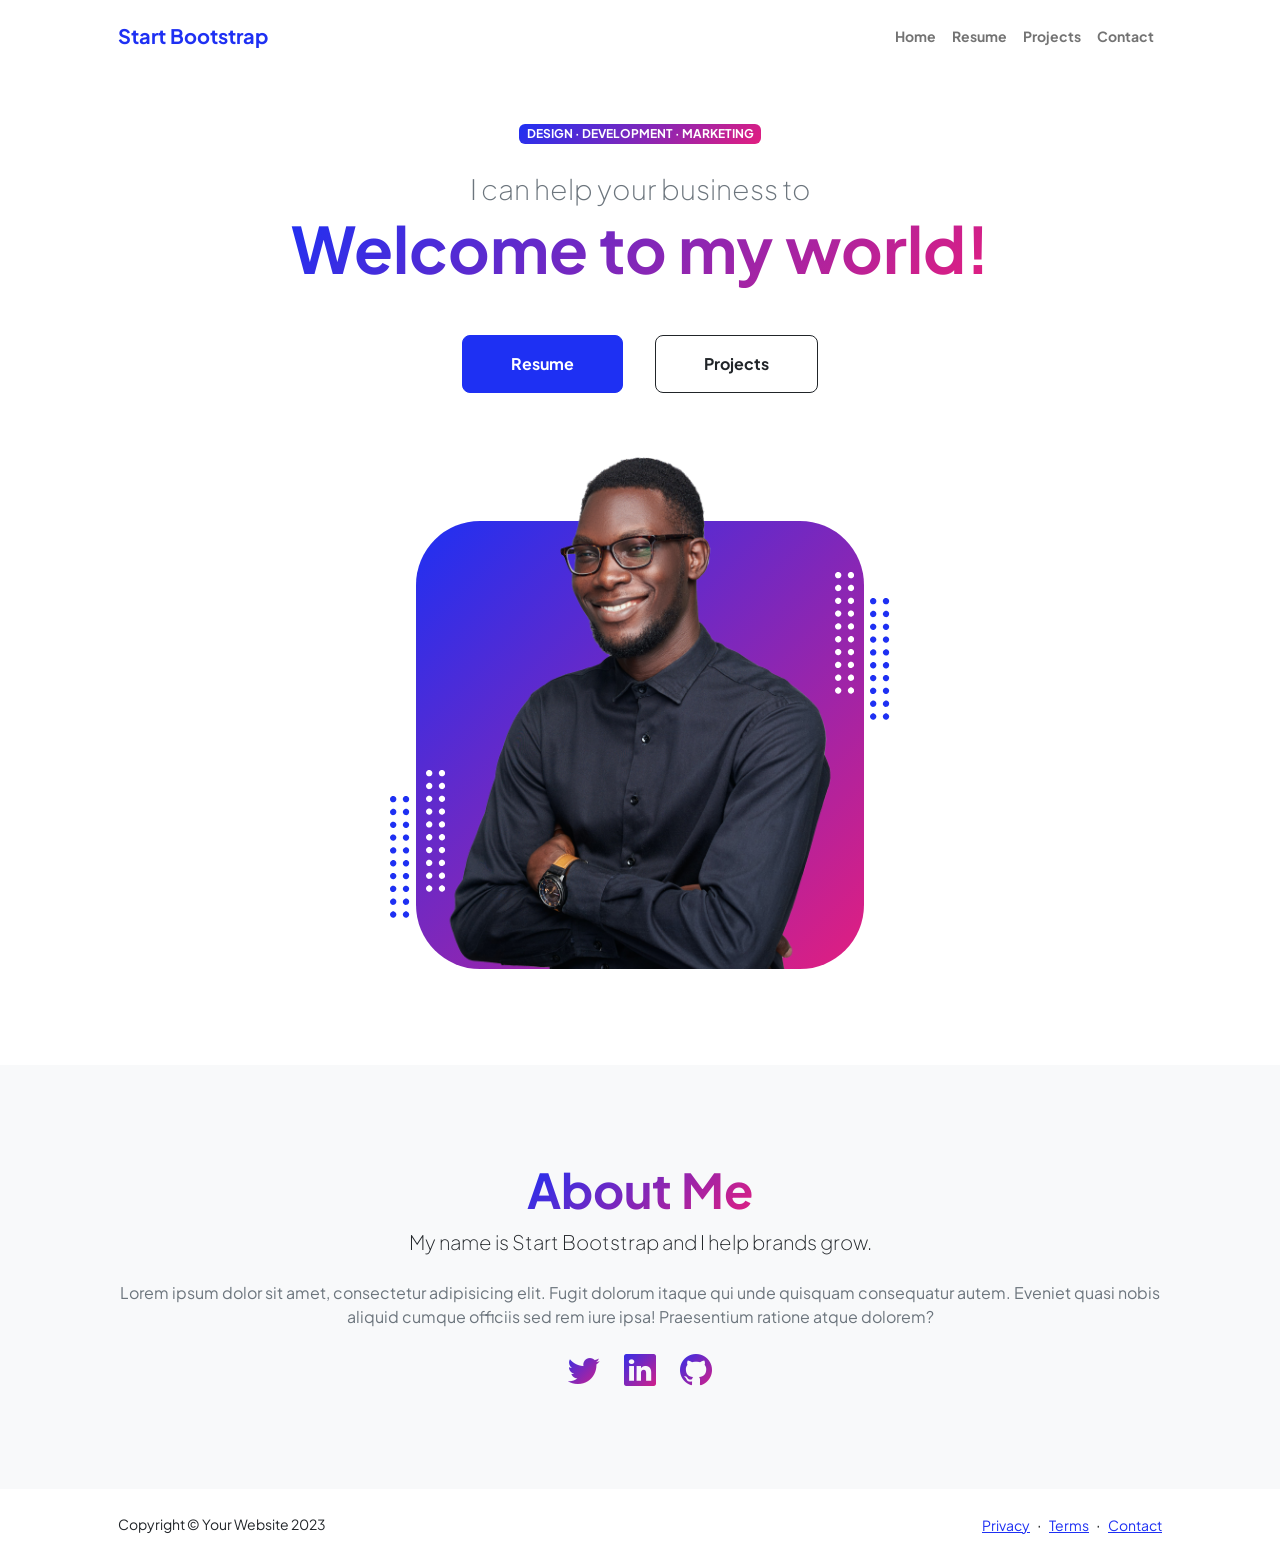
==== commit ae38648f: "1" ====
--- a/index.html
+++ b/index.html
@@ -1,550 +1,218 @@
 <!DOCTYPE html>
 <html lang="en">
-
-  <head>
-    <title>Mo's Portfolio</title>
-    <meta charset="utf-8" />
-    <meta name="viewport" content="width=device-width, initial-scale=1" />
-    <meta name="robots" content="index,follow">
-    <meta name="generator" content="GrapesJS Studio">
-    <link rel="stylesheet" href="main.css" />
-    <link href="https://fonts.googleapis.com/css2?family=Poppins:wght@500;600;700&amp;display=swap" rel="stylesheet" />
-    <link href="https://fonts.googleapis.com/css2?family=Inter:wght@400;500;600;700&amp;display=swap" rel="stylesheet" />
-  </head>
-
-  <body class="gjs-t-body cls-blsg5s">
-    <header class="header" id="iwnkg">
-      <div class="header-container" id="isn44">
-        <a href="#home" class="gjs-t-link brand-link" id="i9m8w">
-          <img src="https://app.grapesjs.com/api/assets/random-image?query=portrait&amp;w=56&amp;h=56" alt="Brand avatar" class="brand-avatar" id="iahxh" />
-          <div class="brand-text" id="i0fzf">
-            <span class="cls-uqx0u9" id="it7fz">Junpyo Mo</span>
-            <span class="cls-ctlupi" id="ic07d">Electronic Engineer</span>
-          </div>
-        </a>
-        <nav class="header-navigation" id="i5z2s">
-          <a href="#home" class="gjs-t-link nav-link" id="iwv8x">Home</a>
-          <a href="#about" class="gjs-t-link nav-link" id="iain6">About</a>
-          <a href="#projects" class="gjs-t-link nav-link" id="ihsu1">Projects</a>
-          <a href="#skills" class="gjs-t-link nav-link" id="itaus">Skills</a>
-          <a href="#experience" class="gjs-t-link nav-link" id="i2a8p">Experience</a>
-          <a href="#contact" class="gjs-t-link nav-link" id="im1sb">Contact</a>
-          <a href="#projects" class="gjs-t-button header-button" id="imnng">View Work</a>
-        </nav>
-      </div>
-    </header>
-    <section id="home" class="hero-section">
-      <div class="hero-container" id="ib0ao">
-        <div class="hero-content" id="iwh1n">
-          <h3 class="gjs-t-h1 hero-title" id="itjly">
-            Welcome to my portfolio
-          </h3>
-          <p class="hero-subtitle" id="i3eva">
-            Currently specializing in Embedded Systems, Circuit Design, Semiconductors, and Communications
-          </p>
-          <div class="hero-actions" id="imftt">
-            <a href="#projects" class="gjs-t-button primary-cta" id="iyzwy">
-              Explore Projects
-            </a>
-            <a href="#contact" class="secondary-cta" id="ix4fa">
-              <img src="https://api.iconify.design/lucide-mail.svg?color=%230f172a" alt="Mail icon" id="ij9aw" class="icon-mail" />
-            </a>
-          </div>
-          <div class="hero-meta" id="iy942">
-            <div class="meta-item" id="iy6xk">
-              <img src="https://api.iconify.design/lucide-map-pin.svg?color=%23334155" alt="Location icon" class="icon-map-pin" id="ivskj" />
-              Based in Yongin, South Korea
+    <head>
+        <meta charset="utf-8" />
+        <meta name="viewport" content="width=device-width, initial-scale=1, shrink-to-fit=no" />
+        <meta name="description" content="" />
+        <meta name="author" content="" />
+        <title>Personal - Start Bootstrap Theme</title>
+        <!-- Favicon-->
+        <link rel="icon" type="image/x-icon" href="assets/favicon.ico" />
+        <!-- Custom Google font-->
+        <link rel="preconnect" href="https://fonts.googleapis.com" />
+        <link rel="preconnect" href="https://fonts.gstatic.com" crossorigin />
+        <link href="https://fonts.googleapis.com/css2?family=Plus+Jakarta+Sans:wght@100;200;300;400;500;600;700;800;900&amp;display=swap" rel="stylesheet" />
+        <!-- Bootstrap icons-->
+        <link href="https://cdn.jsdelivr.net/npm/bootstrap-icons@1.8.1/font/bootstrap-icons.css" rel="stylesheet" />
+        <!-- Core theme CSS (includes Bootstrap)-->
+        <link href="css/styles.css" rel="stylesheet" />
+    </head>
+    <body class="d-flex flex-column h-100">
+        <main class="flex-shrink-0">
+            <!-- Navigation-->
+            <nav class="navbar navbar-expand-lg navbar-light bg-white py-3">
+                <div class="container px-5">
+                    <a class="navbar-brand" href="index.html"><span class="fw-bolder text-primary">Start Bootstrap</span></a>
+                    <button class="navbar-toggler" type="button" data-bs-toggle="collapse" data-bs-target="#navbarSupportedContent" aria-controls="navbarSupportedContent" aria-expanded="false" aria-label="Toggle navigation"><span class="navbar-toggler-icon"></span></button>
+                    <div class="collapse navbar-collapse" id="navbarSupportedContent">
+                        <ul class="navbar-nav ms-auto mb-2 mb-lg-0 small fw-bolder">
+                            <li class="nav-item"><a class="nav-link" href="index.html">Home</a></li>
+                            <li class="nav-item"><a class="nav-link" href="resume.html">Resume</a></li>
+                            <li class="nav-item"><a class="nav-link" href="projects.html">Projects</a></li>
+                            <li class="nav-item"><a class="nav-link" href="contact.html">Contact</a></li>
+                        </ul>
+                    </div>
+                </div>
+            </nav>
+            <!-- Header-->
+            <header class="py-5">
+                <div class="container px-5 pb-5">
+                    <div class="row gx-5 align-items-center">
+                        <div class="col-xxl-5">
+                            <!-- Header text content-->
+                            <div class="text-center text-xxl-start">
+                                <div class="badge bg-gradient-primary-to-secondary text-white mb-4"><div class="text-uppercase">Design &middot; Development &middot; Marketing</div></div>
+                                <div class="fs-3 fw-light text-muted">I can help your business to</div>
+                                <h1 class="display-3 fw-bolder mb-5"><span class="text-gradient d-inline">Welcome to my world!</span></h1>
+                                <div class="d-grid gap-3 d-sm-flex justify-content-sm-center justify-content-xxl-start mb-3">
+                                    <a class="btn btn-primary btn-lg px-5 py-3 me-sm-3 fs-6 fw-bolder" href="resume.html">Resume</a>
+                                    <a class="btn btn-outline-dark btn-lg px-5 py-3 fs-6 fw-bolder" href="projects.html">Projects</a>
+                                </div>
+                            </div>
+                        </div>
+                        <div class="col-xxl-7">
+                            <!-- Header profile picture-->
+                            <div class="d-flex justify-content-center mt-5 mt-xxl-0">
+                                <div class="profile bg-gradient-primary-to-secondary">
+                                    <!-- TIP: For best results, use a photo with a transparent background like the demo example below-->
+                                    <!-- Watch a tutorial on how to do this on YouTube (link)-->
+                                    <img class="profile-img" src="assets/profile.png" alt="..." />
+                                    <div class="dots-1">
+                                        <!-- SVG Dots-->
+                                        <svg version="1.1" xmlns="http://www.w3.org/2000/svg" xmlns:xlink="http://www.w3.org/1999/xlink" x="0px" y="0px" viewBox="0 0 191.6 1215.4" style="enable-background: new 0 0 191.6 1215.4" xml:space="preserve">
+                                            <g transform="translate(0.000000,1280.000000) scale(0.100000,-0.100000)">
+                                                <path d="M227.7,12788.6c-105-35-200-141-222-248c-43-206,163-412,369-369c155,32,275,190,260,339c-11,105-90,213-190,262        C383.7,12801.6,289.7,12808.6,227.7,12788.6z"></path>
+                                                <path d="M1507.7,12788.6c-151-50-253-216-222-362c25-119,136-230,254-255c194-41,395,142,375,339c-11,105-90,213-190,262        C1663.7,12801.6,1569.7,12808.6,1507.7,12788.6z"></path>
+                                                <path d="M227.7,11508.6c-105-35-200-141-222-248c-43-206,163-412,369-369c155,32,275,190,260,339c-11,105-90,213-190,262        C383.7,11521.6,289.7,11528.6,227.7,11508.6z"></path>
+                                                <path d="M1507.7,11508.6c-151-50-253-216-222-362c25-119,136-230,254-255c194-41,395,142,375,339c-11,105-90,213-190,262        C1663.7,11521.6,1569.7,11528.6,1507.7,11508.6z"></path>
+                                                <path d="M227.7,10228.6c-105-35-200-141-222-248c-43-206,163-412,369-369c155,32,275,190,260,339c-11,105-90,213-190,262        C383.7,10241.6,289.7,10248.6,227.7,10228.6z"></path>
+                                                <path d="M1507.7,10228.6c-105-35-200-141-222-248c-43-206,163-412,369-369c155,32,275,190,260,339c-11,105-90,213-190,262        C1663.7,10241.6,1569.7,10248.6,1507.7,10228.6z"></path>
+                                                <path d="M227.7,8948.6c-105-35-200-141-222-248c-43-206,163-412,369-369c155,32,275,190,260,339c-11,105-90,213-190,262        C383.7,8961.6,289.7,8968.6,227.7,8948.6z"></path>
+                                                <path d="M1507.7,8948.6c-105-35-200-141-222-248c-43-206,163-412,369-369c155,32,275,190,260,339c-11,105-90,213-190,262        C1663.7,8961.6,1569.7,8968.6,1507.7,8948.6z"></path>
+                                                <path d="M227.7,7668.6c-105-35-200-141-222-248c-43-206,163-412,369-369c155,32,275,190,260,339c-11,105-90,213-190,262        C383.7,7681.6,289.7,7688.6,227.7,7668.6z"></path>
+                                                <path d="M1507.7,7668.6c-105-35-200-141-222-248c-43-206,163-412,369-369c155,32,275,190,260,339c-11,105-90,213-190,262        C1663.7,7681.6,1569.7,7688.6,1507.7,7668.6z"></path>
+                                                <path d="M227.7,6388.6c-105-35-200-141-222-248c-43-206,163-412,369-369c155,32,275,190,260,339c-11,105-90,213-190,262        C383.7,6401.6,289.7,6408.6,227.7,6388.6z"></path>
+                                                <path d="M1507.7,6388.6c-105-35-200-141-222-248c-43-206,163-412,369-369c155,32,275,190,260,339c-11,105-90,213-190,262        C1663.7,6401.6,1569.7,6408.6,1507.7,6388.6z"></path>
+                                                <path d="M227.7,5108.6c-105-35-200-141-222-248c-43-206,163-412,369-369c155,32,275,190,260,339c-11,105-90,213-190,262        C383.7,5121.6,289.7,5128.6,227.7,5108.6z"></path>
+                                                <path d="M1507.7,5108.6c-105-35-200-141-222-248c-43-206,163-412,369-369c155,32,275,190,260,339c-11,105-90,213-190,262        C1663.7,5121.6,1569.7,5128.6,1507.7,5108.6z"></path>
+                                                <path d="M227.7,3828.6c-105-35-200-141-222-248c-43-206,163-412,369-369c155,32,275,190,260,339c-11,105-90,213-190,262        C383.7,3841.6,289.7,3848.6,227.7,3828.6z"></path>
+                                                <path d="M1507.7,3828.6c-105-35-200-141-222-248c-43-206,163-412,369-369c155,32,275,190,260,339c-11,105-90,213-190,262        C1663.7,3841.6,1569.7,3848.6,1507.7,3828.6z"></path>
+                                                <path d="M227.7,2548.6c-105-35-200-141-222-248c-43-206,163-412,369-369c155,32,275,190,260,339c-11,105-90,213-190,262        C383.7,2561.6,289.7,2568.6,227.7,2548.6z"></path>
+                                                <path d="M1507.7,2548.6c-105-35-200-141-222-248c-43-206,163-412,369-369c155,32,275,190,260,339c-11,105-90,213-190,262        C1663.7,2561.6,1569.7,2568.6,1507.7,2548.6z"></path>
+                                                <path d="M227.7,1268.6c-105-35-200-141-222-248c-43-206,163-412,369-369c155,32,275,190,260,339c-11,105-90,213-190,262        C383.7,1281.6,289.7,1288.6,227.7,1268.6z"></path>
+                                                <path d="M1507.7,1268.6c-105-35-200-141-222-248c-43-206,163-412,369-369c155,32,275,190,260,339c-11,105-90,213-190,262        C1663.7,1281.6,1569.7,1288.6,1507.7,1268.6z"></path>
+                                            </g>
+                                        </svg>
+                                        <!-- END of SVG dots-->
+                                    </div>
+                                    <div class="dots-2">
+                                        <!-- SVG Dots-->
+                                        <svg version="1.1" xmlns="http://www.w3.org/2000/svg" xmlns:xlink="http://www.w3.org/1999/xlink" x="0px" y="0px" viewBox="0 0 191.6 1215.4" style="enable-background: new 0 0 191.6 1215.4" xml:space="preserve">
+                                            <g transform="translate(0.000000,1280.000000) scale(0.100000,-0.100000)">
+                                                <path d="M227.7,12788.6c-105-35-200-141-222-248c-43-206,163-412,369-369c155,32,275,190,260,339c-11,105-90,213-190,262        C383.7,12801.6,289.7,12808.6,227.7,12788.6z"></path>
+                                                <path d="M1507.7,12788.6c-151-50-253-216-222-362c25-119,136-230,254-255c194-41,395,142,375,339c-11,105-90,213-190,262        C1663.7,12801.6,1569.7,12808.6,1507.7,12788.6z"></path>
+                                                <path d="M227.7,11508.6c-105-35-200-141-222-248c-43-206,163-412,369-369c155,32,275,190,260,339c-11,105-90,213-190,262        C383.7,11521.6,289.7,11528.6,227.7,11508.6z"></path>
+                                                <path d="M1507.7,11508.6c-151-50-253-216-222-362c25-119,136-230,254-255c194-41,395,142,375,339c-11,105-90,213-190,262        C1663.7,11521.6,1569.7,11528.6,1507.7,11508.6z"></path>
+                                                <path d="M227.7,10228.6c-105-35-200-141-222-248c-43-206,163-412,369-369c155,32,275,190,260,339c-11,105-90,213-190,262        C383.7,10241.6,289.7,10248.6,227.7,10228.6z"></path>
+                                                <path d="M1507.7,10228.6c-105-35-200-141-222-248c-43-206,163-412,369-369c155,32,275,190,260,339c-11,105-90,213-190,262        C1663.7,10241.6,1569.7,10248.6,1507.7,10228.6z"></path>
+                                                <path d="M227.7,8948.6c-105-35-200-141-222-248c-43-206,163-412,369-369c155,32,275,190,260,339c-11,105-90,213-190,262        C383.7,8961.6,289.7,8968.6,227.7,8948.6z"></path>
+                                                <path d="M1507.7,8948.6c-105-35-200-141-222-248c-43-206,163-412,369-369c155,32,275,190,260,339c-11,105-90,213-190,262        C1663.7,8961.6,1569.7,8968.6,1507.7,8948.6z"></path>
+                                                <path d="M227.7,7668.6c-105-35-200-141-222-248c-43-206,163-412,369-369c155,32,275,190,260,339c-11,105-90,213-190,262        C383.7,7681.6,289.7,7688.6,227.7,7668.6z"></path>
+                                                <path d="M1507.7,7668.6c-105-35-200-141-222-248c-43-206,163-412,369-369c155,32,275,190,260,339c-11,105-90,213-190,262        C1663.7,7681.6,1569.7,7688.6,1507.7,7668.6z"></path>
+                                                <path d="M227.7,6388.6c-105-35-200-141-222-248c-43-206,163-412,369-369c155,32,275,190,260,339c-11,105-90,213-190,262        C383.7,6401.6,289.7,6408.6,227.7,6388.6z"></path>
+                                                <path d="M1507.7,6388.6c-105-35-200-141-222-248c-43-206,163-412,369-369c155,32,275,190,260,339c-11,105-90,213-190,262        C1663.7,6401.6,1569.7,6408.6,1507.7,6388.6z"></path>
+                                                <path d="M227.7,5108.6c-105-35-200-141-222-248c-43-206,163-412,369-369c155,32,275,190,260,339c-11,105-90,213-190,262        C383.7,5121.6,289.7,5128.6,227.7,5108.6z"></path>
+                                                <path d="M1507.7,5108.6c-105-35-200-141-222-248c-43-206,163-412,369-369c155,32,275,190,260,339c-11,105-90,213-190,262        C1663.7,5121.6,1569.7,5128.6,1507.7,5108.6z"></path>
+                                                <path d="M227.7,3828.6c-105-35-200-141-222-248c-43-206,163-412,369-369c155,32,275,190,260,339c-11,105-90,213-190,262        C383.7,3841.6,289.7,3848.6,227.7,3828.6z"></path>
+                                                <path d="M1507.7,3828.6c-105-35-200-141-222-248c-43-206,163-412,369-369c155,32,275,190,260,339c-11,105-90,213-190,262        C1663.7,3841.6,1569.7,3848.6,1507.7,3828.6z"></path>
+                                                <path d="M227.7,2548.6c-105-35-200-141-222-248c-43-206,163-412,369-369c155,32,275,190,260,339c-11,105-90,213-190,262        C383.7,2561.6,289.7,2568.6,227.7,2548.6z"></path>
+                                                <path d="M1507.7,2548.6c-105-35-200-141-222-248c-43-206,163-412,369-369c155,32,275,190,260,339c-11,105-90,213-190,262        C1663.7,2561.6,1569.7,2568.6,1507.7,2548.6z"></path>
+                                                <path d="M227.7,1268.6c-105-35-200-141-222-248c-43-206,163-412,369-369c155,32,275,190,260,339c-11,105-90,213-190,262        C383.7,1281.6,289.7,1288.6,227.7,1268.6z"></path>
+                                                <path d="M1507.7,1268.6c-105-35-200-141-222-248c-43-206,163-412,369-369c155,32,275,190,260,339c-11,105-90,213-190,262        C1663.7,1281.6,1569.7,1288.6,1507.7,1268.6z"></path>
+                                            </g>
+                                        </svg>
+                                        <!-- END of SVG dots-->
+                                    </div>
+                                    <div class="dots-3">
+                                        <!-- SVG Dots-->
+                                        <svg version="1.1" xmlns="http://www.w3.org/2000/svg" xmlns:xlink="http://www.w3.org/1999/xlink" x="0px" y="0px" viewBox="0 0 191.6 1215.4" style="enable-background: new 0 0 191.6 1215.4" xml:space="preserve">
+                                            <g transform="translate(0.000000,1280.000000) scale(0.100000,-0.100000)">
+                                                <path d="M227.7,12788.6c-105-35-200-141-222-248c-43-206,163-412,369-369c155,32,275,190,260,339c-11,105-90,213-190,262        C383.7,12801.6,289.7,12808.6,227.7,12788.6z"></path>
+                                                <path d="M1507.7,12788.6c-151-50-253-216-222-362c25-119,136-230,254-255c194-41,395,142,375,339c-11,105-90,213-190,262        C1663.7,12801.6,1569.7,12808.6,1507.7,12788.6z"></path>
+                                                <path d="M227.7,11508.6c-105-35-200-141-222-248c-43-206,163-412,369-369c155,32,275,190,260,339c-11,105-90,213-190,262        C383.7,11521.6,289.7,11528.6,227.7,11508.6z"></path>
+                                                <path d="M1507.7,11508.6c-151-50-253-216-222-362c25-119,136-230,254-255c194-41,395,142,375,339c-11,105-90,213-190,262        C1663.7,11521.6,1569.7,11528.6,1507.7,11508.6z"></path>
+                                                <path d="M227.7,10228.6c-105-35-200-141-222-248c-43-206,163-412,369-369c155,32,275,190,260,339c-11,105-90,213-190,262        C383.7,10241.6,289.7,10248.6,227.7,10228.6z"></path>
+                                                <path d="M1507.7,10228.6c-105-35-200-141-222-248c-43-206,163-412,369-369c155,32,275,190,260,339c-11,105-90,213-190,262        C1663.7,10241.6,1569.7,10248.6,1507.7,10228.6z"></path>
+                                                <path d="M227.7,8948.6c-105-35-200-141-222-248c-43-206,163-412,369-369c155,32,275,190,260,339c-11,105-90,213-190,262        C383.7,8961.6,289.7,8968.6,227.7,8948.6z"></path>
+                                                <path d="M1507.7,8948.6c-105-35-200-141-222-248c-43-206,163-412,369-369c155,32,275,190,260,339c-11,105-90,213-190,262        C1663.7,8961.6,1569.7,8968.6,1507.7,8948.6z"></path>
+                                                <path d="M227.7,7668.6c-105-35-200-141-222-248c-43-206,163-412,369-369c155,32,275,190,260,339c-11,105-90,213-190,262        C383.7,7681.6,289.7,7688.6,227.7,7668.6z"></path>
+                                                <path d="M1507.7,7668.6c-105-35-200-141-222-248c-43-206,163-412,369-369c155,32,275,190,260,339c-11,105-90,213-190,262        C1663.7,7681.6,1569.7,7688.6,1507.7,7668.6z"></path>
+                                                <path d="M227.7,6388.6c-105-35-200-141-222-248c-43-206,163-412,369-369c155,32,275,190,260,339c-11,105-90,213-190,262        C383.7,6401.6,289.7,6408.6,227.7,6388.6z"></path>
+                                                <path d="M1507.7,6388.6c-105-35-200-141-222-248c-43-206,163-412,369-369c155,32,275,190,260,339c-11,105-90,213-190,262        C1663.7,6401.6,1569.7,6408.6,1507.7,6388.6z"></path>
+                                                <path d="M227.7,5108.6c-105-35-200-141-222-248c-43-206,163-412,369-369c155,32,275,190,260,339c-11,105-90,213-190,262        C383.7,5121.6,289.7,5128.6,227.7,5108.6z"></path>
+                                                <path d="M1507.7,5108.6c-105-35-200-141-222-248c-43-206,163-412,369-369c155,32,275,190,260,339c-11,105-90,213-190,262        C1663.7,5121.6,1569.7,5128.6,1507.7,5108.6z"></path>
+                                                <path d="M227.7,3828.6c-105-35-200-141-222-248c-43-206,163-412,369-369c155,32,275,190,260,339c-11,105-90,213-190,262        C383.7,3841.6,289.7,3848.6,227.7,3828.6z"></path>
+                                                <path d="M1507.7,3828.6c-105-35-200-141-222-248c-43-206,163-412,369-369c155,32,275,190,260,339c-11,105-90,213-190,262        C1663.7,3841.6,1569.7,3848.6,1507.7,3828.6z"></path>
+                                                <path d="M227.7,2548.6c-105-35-200-141-222-248c-43-206,163-412,369-369c155,32,275,190,260,339c-11,105-90,213-190,262        C383.7,2561.6,289.7,2568.6,227.7,2548.6z"></path>
+                                                <path d="M1507.7,2548.6c-105-35-200-141-222-248c-43-206,163-412,369-369c155,32,275,190,260,339c-11,105-90,213-190,262        C1663.7,2561.6,1569.7,2568.6,1507.7,2548.6z"></path>
+                                                <path d="M227.7,1268.6c-105-35-200-141-222-248c-43-206,163-412,369-369c155,32,275,190,260,339c-11,105-90,213-190,262        C383.7,1281.6,289.7,1288.6,227.7,1268.6z"></path>
+                                                <path d="M1507.7,1268.6c-105-35-200-141-222-248c-43-206,163-412,369-369c155,32,275,190,260,339c-11,105-90,213-190,262        C1663.7,1281.6,1569.7,1288.6,1507.7,1268.6z"></path>
+                                            </g>
+                                        </svg>
+                                        <!-- END of SVG dots-->
+                                    </div>
+                                    <div class="dots-4">
+                                        <!-- SVG Dots-->
+                                        <svg version="1.1" xmlns="http://www.w3.org/2000/svg" xmlns:xlink="http://www.w3.org/1999/xlink" x="0px" y="0px" viewBox="0 0 191.6 1215.4" style="enable-background: new 0 0 191.6 1215.4" xml:space="preserve">
+                                            <g transform="translate(0.000000,1280.000000) scale(0.100000,-0.100000)">
+                                                <path d="M227.7,12788.6c-105-35-200-141-222-248c-43-206,163-412,369-369c155,32,275,190,260,339c-11,105-90,213-190,262        C383.7,12801.6,289.7,12808.6,227.7,12788.6z"></path>
+                                                <path d="M1507.7,12788.6c-151-50-253-216-222-362c25-119,136-230,254-255c194-41,395,142,375,339c-11,105-90,213-190,262        C1663.7,12801.6,1569.7,12808.6,1507.7,12788.6z"></path>
+                                                <path d="M227.7,11508.6c-105-35-200-141-222-248c-43-206,163-412,369-369c155,32,275,190,260,339c-11,105-90,213-190,262        C383.7,11521.6,289.7,11528.6,227.7,11508.6z"></path>
+                                                <path d="M1507.7,11508.6c-151-50-253-216-222-362c25-119,136-230,254-255c194-41,395,142,375,339c-11,105-90,213-190,262        C1663.7,11521.6,1569.7,11528.6,1507.7,11508.6z"></path>
+                                                <path d="M227.7,10228.6c-105-35-200-141-222-248c-43-206,163-412,369-369c155,32,275,190,260,339c-11,105-90,213-190,262        C383.7,10241.6,289.7,10248.6,227.7,10228.6z"></path>
+                                                <path d="M1507.7,10228.6c-105-35-200-141-222-248c-43-206,163-412,369-369c155,32,275,190,260,339c-11,105-90,213-190,262        C1663.7,10241.6,1569.7,10248.6,1507.7,10228.6z"></path>
+                                                <path d="M227.7,8948.6c-105-35-200-141-222-248c-43-206,163-412,369-369c155,32,275,190,260,339c-11,105-90,213-190,262        C383.7,8961.6,289.7,8968.6,227.7,8948.6z"></path>
+                                                <path d="M1507.7,8948.6c-105-35-200-141-222-248c-43-206,163-412,369-369c155,32,275,190,260,339c-11,105-90,213-190,262        C1663.7,8961.6,1569.7,8968.6,1507.7,8948.6z"></path>
+                                                <path d="M227.7,7668.6c-105-35-200-141-222-248c-43-206,163-412,369-369c155,32,275,190,260,339c-11,105-90,213-190,262        C383.7,7681.6,289.7,7688.6,227.7,7668.6z"></path>
+                                                <path d="M1507.7,7668.6c-105-35-200-141-222-248c-43-206,163-412,369-369c155,32,275,190,260,339c-11,105-90,213-190,262        C1663.7,7681.6,1569.7,7688.6,1507.7,7668.6z"></path>
+                                                <path d="M227.7,6388.6c-105-35-200-141-222-248c-43-206,163-412,369-369c155,32,275,190,260,339c-11,105-90,213-190,262        C383.7,6401.6,289.7,6408.6,227.7,6388.6z"></path>
+                                                <path d="M1507.7,6388.6c-105-35-200-141-222-248c-43-206,163-412,369-369c155,32,275,190,260,339c-11,105-90,213-190,262        C1663.7,6401.6,1569.7,6408.6,1507.7,6388.6z"></path>
+                                                <path d="M227.7,5108.6c-105-35-200-141-222-248c-43-206,163-412,369-369c155,32,275,190,260,339c-11,105-90,213-190,262        C383.7,5121.6,289.7,5128.6,227.7,5108.6z"></path>
+                                                <path d="M1507.7,5108.6c-105-35-200-141-222-248c-43-206,163-412,369-369c155,32,275,190,260,339c-11,105-90,213-190,262        C1663.7,5121.6,1569.7,5128.6,1507.7,5108.6z"></path>
+                                                <path d="M227.7,3828.6c-105-35-200-141-222-248c-43-206,163-412,369-369c155,32,275,190,260,339c-11,105-90,213-190,262        C383.7,3841.6,289.7,3848.6,227.7,3828.6z"></path>
+                                                <path d="M1507.7,3828.6c-105-35-200-141-222-248c-43-206,163-412,369-369c155,32,275,190,260,339c-11,105-90,213-190,262        C1663.7,3841.6,1569.7,3848.6,1507.7,3828.6z"></path>
+                                                <path d="M227.7,2548.6c-105-35-200-141-222-248c-43-206,163-412,369-369c155,32,275,190,260,339c-11,105-90,213-190,262        C383.7,2561.6,289.7,2568.6,227.7,2548.6z"></path>
+                                                <path d="M1507.7,2548.6c-105-35-200-141-222-248c-43-206,163-412,369-369c155,32,275,190,260,339c-11,105-90,213-190,262        C1663.7,2561.6,1569.7,2568.6,1507.7,2548.6z"></path>
+                                                <path d="M227.7,1268.6c-105-35-200-141-222-248c-43-206,163-412,369-369c155,32,275,190,260,339c-11,105-90,213-190,262        C383.7,1281.6,289.7,1288.6,227.7,1268.6z"></path>
+                                                <path d="M1507.7,1268.6c-105-35-200-141-222-248c-43-206,163-412,369-369c155,32,275,190,260,339c-11,105-90,213-190,262        C1663.7,1281.6,1569.7,1288.6,1507.7,1268.6z"></path>
+                                            </g>
+                                        </svg>
+                                        <!-- END of SVG dots-->
+                                    </div>
+                                </div>
+                            </div>
+                        </div>
+                    </div>
+                </div>
+            </header>
+            <!-- About Section-->
+            <section class="bg-light py-5">
+                <div class="container px-5">
+                    <div class="row gx-5 justify-content-center">
+                        <div class="col-xxl-8">
+                            <div class="text-center my-5">
+                                <h2 class="display-5 fw-bolder"><span class="text-gradient d-inline">About Me</span></h2>
+                                <p class="lead fw-light mb-4">My name is Start Bootstrap and I help brands grow.</p>
+                                <p class="text-muted">Lorem ipsum dolor sit amet, consectetur adipisicing elit. Fugit dolorum itaque qui unde quisquam consequatur autem. Eveniet quasi nobis aliquid cumque officiis sed rem iure ipsa! Praesentium ratione atque dolorem?</p>
+                                <div class="d-flex justify-content-center fs-2 gap-4">
+                                    <a class="text-gradient" href="#!"><i class="bi bi-twitter"></i></a>
+                                    <a class="text-gradient" href="#!"><i class="bi bi-linkedin"></i></a>
+                                    <a class="text-gradient" href="#!"><i class="bi bi-github"></i></a>
+                                </div>
+                            </div>
+                        </div>
+                    </div>
+                </div>
+            </section>
+        </main>
+        <!-- Footer-->
+        <footer class="bg-white py-4 mt-auto">
+            <div class="container px-5">
+                <div class="row align-items-center justify-content-between flex-column flex-sm-row">
+                    <div class="col-auto"><div class="small m-0">Copyright &copy; Your Website 2023</div></div>
+                    <div class="col-auto">
+                        <a class="small" href="#!">Privacy</a>
+                        <span class="mx-1">&middot;</span>
+                        <a class="small" href="#!">Terms</a>
+                        <span class="mx-1">&middot;</span>
+                        <a class="small" href="#!">Contact</a>
+                    </div>
+                </div>
             </div>
-            <div class="meta-item" id="i6epi">
-              <img src="https://api.iconify.design/lucide-calendar.svg?color=%23334155" alt="Calendar icon" class="icon-calendar" id="ivgsi" />
-              Open to Projects & Internships
-            </div>
-          </div>
-        </div>
-        <div class="hero-image-wrapper" id="i2nkw">
-          <div class="hero-image-card" id="i0gft">
-            <img src="https://app.grapesjs.com/api/assets/random-image?query=developer&amp;w=960&amp;h=640" alt="Developer at work" class="hero-image" id="iays1" />
-            <div class="hero-stats" id="ip8jh">
-              <div class="stats-row" id="izkba">
-                <div class="stat-item" id="iboei">
-                  <p class="cls-et95nk" id="i1vth">Years Experience</p>
-                  <p class="cls-iwjtbj" id="iox3g">0</p>
-                </div>
-                <div class="stat-item" id="ij0hx">
-                  <p class="cls-opfudb" id="i4fwq">Projects Shipped</p>
-                  <p class="cls-525qob" id="ik12g">0</p>
-                </div>
-              </div>
-            </div>
-          </div>
-        </div>
-      </div>
-    </section>
-    <section id="about" class="about-section">
-      <div class="about-container" id="ivbqp">
-        <div class="section-header" id="i9lmd">
-          <div id="ilcww">
-            <h2 class="gjs-t-h2 about-title" id="iohdi">About Me</h2>
-            <p class="about-subtitle" id="i6s4l">Future-Oriented Engineer | Core Focus: Embedded • Semi • Circuit • Comm</p>
-          </div>
-          <a href="#experience" class="resume-button" id="imhbl">
-            <img src="https://api.iconify.design/lucide-file-text.svg?color=%230f172a" alt="Resume icon" class="icon-file" id="iv0ms" />
-            View Resume
-          </a>
-        </div>
-        <div class="about-content" id="ikocw">
-          <div class="about-text" id="itxkw">
-            <p class="cls-cgldw0" id="i6npf">
-				I am a passionate Electronic Engineering student at Myongji University, dedicated to mastering the fundamental technologies that power the future. My academic focus lies at the intersection of Embedded Systems, Semiconductor Physics, Circuit Design, and Telecommunications.
-            </p>
-            <p class="cls-7b604v" id="ikx86">
-				I believe that groundbreaking innovation starts with a rock-solid understanding of the basics. I am driven by a curiosity to understand how electrons move and how they can be controlled to build a smarter, more connected world. I strive for technical precision and efficiency in every project I undertake.
-            </p>
-            <p class="cls-pwrwtu" id="i0lyx">
-				When not studying circuits, you’ll find me exploring new engineering frameworks, analyzing market trends, or staying active with home workouts. I value logical clarity, system performance, and efficiency—and strive to make each design a little more precise than the last.
-            </p>
-            <div class="about-highlights" id="iu9bg">
-              <div class="highlight-card" id="ikxx3">
-                <p class="cls-gcgudo" id="i1hwe">Location</p>
-                <p class="cls-y49h8i" id="ib9ni">San Francisco, USA</p>
-              </div>
-              <div class="highlight-card" id="ikz7i">
-                <p class="cls-p6jskk" id="itgfj">Email</p>
-                <p class="cls-uhvoq0" id="i11cmg">alex.rivera@example.com</p>
-              </div>
-              <div class="highlight-card" id="iq722k">
-                <p class="cls-gocjkh" id="ix8fuo">Availability</p>
-                <p class="cls-sf7pc7" id="iyrzsc">Freelance • Part-time</p>
-              </div>
-            </div>
-          </div>
-          <div class="about-media" id="iu1lvd">
-            <img src="https://app.grapesjs.com/api/assets/random-image?query=headshot&amp;w=900&amp;h=600" alt="Portrait" class="about-portrait" id="isme9j" />
-            <div class="quote-card" id="ippb6j">
-              <p class="cls-ywhppc" id="ies2c8">“Great products happen when design and code move in harmony. I aim to bridge that gap with pragmatic solutions.”</p>
-              <div class="cls-be8zr1" id="imu5lf">
-                <img src="https://api.iconify.design/lucide-quote.svg?color=%2314b8a6" alt="Quote icon" class="icon-quote" id="iiwvqj" />
-                <span class="cls-a941in" id="isj0m4">Personal Motto</span>
-              </div>
-            </div>
-          </div>
-        </div>
-      </div>
-    </section>
-    <section id="projects" class="projects-section">
-      <div class="projects-container" id="ilswve">
-        <div class="section-header" id="i15j4y">
-          <div id="i6x2sl">
-            <h2 class="gjs-t-h2 projects-title" id="iuvlut">Projects</h2>
-            <p class="projects-subtitle" id="ieju4h">Selected work across web apps, tooling, and design systems.</p>
-          </div>
-          <div class="projects-filters" id="i6qe5p">
-            <button type="button" data-filter="all" class="filter-button" id="ivjz0u">All</button>
-            <button type="button" data-filter="web" class="filter-button" id="id2oqk">Web</button>
-            <button type="button" data-filter="mobile" class="filter-button" id="in0qhi">Mobile</button>
-            <button type="button" data-filter="backend" class="filter-button" id="ievfnn">Backend</button>
-            <button type="button" data-filter="design" class="filter-button" id="i8gll9">Design</button>
-          </div>
-        </div>
-        <div class="projects-grid" id="il4y3y">
-          <article data-category="web" class="project-card" id="ivh0tj">
-            <img src="https://app.grapesjs.com/api/assets/random-image?query=dashboard&amp;w=900&amp;h=540" alt="Analytics dashboard" class="project-image" id="i3tvtk" />
-            <div class="project-body" id="i0assc">
-              <h3 class="project-title" id="izrqwo">Analytics Dashboard</h3>
-              <p class="project-description" id="iskgy8">Real-time insights with custom charts, role-based access, and exportable reports.</p>
-              <div class="project-tags" id="i9xzqe">
-                <span class="cls-zljjn9" id="idytqh">React</span>
-                <span class="cls-r7hmfs" id="ihdu5z">Tailwind</span>
-                <span class="cls-yfmvyt" id="ijwlld">Node</span>
-              </div>
-              <div class="project-actions" id="imhs8f">
-                <a href="#" class="gjs-t-link project-demo-link" id="imgudv">
-                  <img src="https://api.iconify.design/lucide-external-link.svg?color=%230f172a" alt="Demo link icon" class="cls-2ang8r" id="ixp7yu" />
-                  Live Demo
-                </a>
-                <a href="#" class="gjs-t-link project-code-link" id="ild9fz">
-                  <img src="https://api.iconify.design/lucide-github.svg?color=%230f172a" alt="GitHub icon" class="cls-jaig2o" id="iqh299" />
-                  Code
-                </a>
-              </div>
-            </div>
-          </article>
-          <article data-category="mobile" class="project-card" id="iqg4sk">
-            <img src="https://app.grapesjs.com/api/assets/random-image?query=mobile%20app&amp;w=900&amp;h=540" alt="Mobile productivity app" loading="lazy" class="project-image" id="iripyy" />
-            <div class="project-body" id="i4pn3i">
-              <h3 class="project-title" id="i4cvyq">Productivity App</h3>
-              <p class="project-description" id="is9h2g">Task planning, calendar sync, and notifications with offline-first design.</p>
-              <div class="project-tags" id="ikimjj">
-                <span class="cls-8ozq1d" id="ibh5jn">Flutter</span>
-                <span class="cls-27cd4h" id="ixapah">Firebase</span>
-              </div>
-              <div class="project-actions" id="iehkpe">
-                <a href="#" class="gjs-t-link project-demo-link" id="ikha92">
-                  <img src="https://api.iconify.design/lucide-external-link.svg?color=%230f172a" alt="Demo link icon" class="cls-llz4bm" id="ilr5xq" />
-                  Live Demo
-                </a>
-                <a href="#" class="gjs-t-link project-code-link" id="i9y82g">
-                  <img src="https://api.iconify.design/lucide-github.svg?color=%230f172a" alt="GitHub icon" class="cls-w238np" id="im9fip" />
-                  Code
-                </a>
-              </div>
-            </div>
-          </article>
-          <article data-category="design" class="project-card" id="ilk5hx">
-            <img src="https://app.grapesjs.com/api/assets/random-image?query=design%20system&amp;w=900&amp;h=540" alt="Design system library" loading="lazy" class="project-image" id="i98phe" />
-            <div class="project-body" id="ipozk3">
-              <h3 class="project-title" id="iwv3hi">Design System</h3>
-              <p class="project-description" id="ikrxsa">Reusable components, tokens, and documentation powering multiple apps.</p>
-              <div class="project-tags" id="ig8ugh">
-                <span class="cls-db3bqc" id="id3x8a">Figma</span>
-                <span class="cls-you0wy" id="ihxqba">Storybook</span>
-              </div>
-              <div class="project-actions" id="id8gqi">
-                <a href="#" class="gjs-t-link project-demo-link" id="iw1qo4">
-                  <img src="https://api.iconify.design/lucide-external-link.svg?color=%230f172a" alt="Demo link icon" class="cls-y3uw9k" id="i1524e" />
-                  Live Demo
-                </a>
-                <a href="#" class="gjs-t-link project-code-link" id="i45ylm">
-                  <img src="https://api.iconify.design/lucide-github.svg?color=%230f172a" alt="GitHub icon" class="cls-ii88y9" id="i8n7y3" />
-                  Code
-                </a>
-              </div>
-            </div>
-          </article>
-          <article data-category="backend" class="project-card" id="ioqppr">
-            <img src="https://app.grapesjs.com/api/assets/random-image?query=api%20server&amp;w=900&amp;h=540" alt="API server architecture" loading="lazy" class="project-image" id="i5537y" />
-            <div class="project-body" id="inf4st">
-              <h3 class="project-title" id="i2gt3g">API Platform</h3>
-              <p class="project-description" id="isj5xa">Scalable REST/GraphQL API with security, rate-limits, and observability.</p>
-              <div class="project-tags" id="iy695n">
-                <span class="cls-t7ojme" id="ixpxdi">Node</span>
-                <span class="cls-u5cw0o" id="is2z0k">PostgreSQL</span>
-              </div>
-              <div class="project-actions" id="ied7pl">
-                <a href="#" class="gjs-t-link project-demo-link" id="ivpvuz">
-                  <img src="https://api.iconify.design/lucide-external-link.svg?color=%230f172a" alt="Demo link icon" class="cls-qvfzo5" id="i4ir5h" />
-                  Live Demo
-                </a>
-                <a href="#" class="gjs-t-link project-code-link" id="ip3krh">
-                  <img src="https://api.iconify.design/lucide-github.svg?color=%230f172a" alt="GitHub icon" class="cls-p3ykil" id="idblgj" />
-                  Code
-                </a>
-              </div>
-            </div>
-          </article>
-          <article data-category="web" class="project-card" id="iidi6n">
-            <img src="https://app.grapesjs.com/api/assets/random-image?query=ecommerce&amp;w=900&amp;h=540" alt="E-commerce storefront" loading="lazy" class="project-image" id="i49ii7" />
-            <div class="project-body" id="iqo0cx">
-              <h3 class="project-title" id="ize563">E‑commerce Storefront</h3>
-              <p class="project-description" id="ilvlka">Headless commerce with optimized checkout and content-driven landing pages.</p>
-              <div class="project-tags" id="il9r8g">
-                <span class="cls-1yae55" id="iykjts">Next.js</span>
-                <span class="cls-w4o106" id="i9w3sb">Stripe</span>
-              </div>
-              <div class="project-actions" id="id4ixm">
-                <a href="#" class="gjs-t-link project-demo-link" id="imxkqf">
-                  <img src="https://api.iconify.design/lucide-external-link.svg?color=%230f172a" alt="Demo link icon" class="cls-1yc9zx" id="i7rgkl" />
-                  Live Demo
-                </a>
-                <a href="#" class="gjs-t-link project-code-link" id="i4du9t">
-                  <img src="https://api.iconify.design/lucide-github.svg?color=%230f172a" alt="GitHub icon" class="cls-1uc5jn" id="i1e4zq" />
-                  Code
-                </a>
-              </div>
-            </div>
-          </article>
-          <article data-category="design" class="project-card" id="idw7im">
-            <img src="https://app.grapesjs.com/api/assets/random-image?query=portfolio%20ui&amp;w=900&amp;h=540" alt="Portfolio UI kit" loading="lazy" class="project-image" id="idw0fm" />
-            <div class="project-body" id="i4gmev">
-              <h3 class="project-title" id="ijfrpk">Portfolio UI Kit</h3>
-              <p class="project-description" id="iyz7du">Modular templates and components for personal sites and case studies.</p>
-              <div class="project-tags" id="ihw84t">
-                <span class="cls-o1ssaq" id="i3jdlt">CSS</span>
-                <span class="cls-382z7w" id="i7l15d">Accessibility</span>
-              </div>
-              <div class="project-actions" id="i3nqxe">
-                <a href="#" class="gjs-t-link project-demo-link" id="i3q6ox">
-                  <img src="https://api.iconify.design/lucide-external-link.svg?color=%230f172a" alt="Demo link icon" class="cls-3qxoki" id="i9ihs4" />
-                  Live Demo
-                </a>
-                <a href="#" class="gjs-t-link project-code-link" id="i4e22l">
-                  <img src="https://api.iconify.design/lucide-github.svg?color=%230f172a" alt="GitHub icon" class="cls-lst4p2" id="io8ztx" />
-                  Code
-                </a>
-              </div>
-            </div>
-          </article>
-        </div>
-      </div>
-    </section>
-    <section id="skills" class="skills-section">
-      <div class="skills-container" id="ifb6a5">
-        <div class="section-header" id="it8eqj">
-          <div id="igbrfk">
-            <h2 class="gjs-t-h2 skills-title" id="inyuye">Skills</h2>
-            <p class="skills-subtitle" id="i1uujd">Tools and technologies I work with regularly.</p>
-          </div>
-        </div>
-        <div class="skills-content" id="it6v6g">
-          <div class="skill-group" id="ifum2i">
-            <h3 class="skill-group-title" id="i44101">Frontend</h3>
-            <div class="skill-chips" id="i7h1zm">
-              <span class="skill-chip" id="ionwp2">React</span>
-              <span class="skill-chip" id="i6005d">Next.js</span>
-              <span class="skill-chip" id="irhy4i">TypeScript</span>
-              <span class="skill-chip" id="infezf">Tailwind</span>
-              <span class="skill-chip" id="ijaawl">Accessibility</span>
-            </div>
-            <div class="skill-progress-group" id="ihsxxi">
-              <div class="skill-progress-item" id="ieuilk">
-                <span class="cls-5bpgjv" id="i3trgz">React</span>
-                <div class="cls-2id2pc" id="ilnh1r">
-                  <div class="cls-y9pfb5" id="ibacv5"></div>
-                </div>
-                <span class="cls-6670y2" id="i6jfuj">80%</span>
-              </div>
-              <div class="skill-progress-item" id="iikiep">
-                <span class="cls-l9xb1b" id="i2jsah">TypeScript</span>
-                <div class="cls-xtidbu" id="icw8a3">
-                  <div class="cls-4pa9ax" id="ia89on"></div>
-                </div>
-                <span class="cls-kaylx1" id="ikgzyk">75%</span>
-              </div>
-            </div>
-          </div>
-          <div class="skill-group" id="ipyp91">
-            <h3 class="skill-group-title" id="i07v0y">Backend</h3>
-            <div class="skill-chips" id="iuptof">
-              <span class="skill-chip" id="ir93i8">Node.js</span>
-              <span class="skill-chip" id="irg3nt">PostgreSQL</span>
-              <span class="skill-chip" id="iov7wp">Prisma</span>
-              <span class="skill-chip" id="inth32">GraphQL</span>
-              <span class="skill-chip" id="iu2puo">REST</span>
-            </div>
-            <div class="skill-progress-group" id="il48s1">
-              <div class="skill-progress-item" id="ibpzv6">
-                <span class="cls-wwu1dk" id="i07vjj">Node</span>
-                <div class="cls-vh961f" id="iqkq5w">
-                  <div class="cls-87pzoe" id="ikkyfb"></div>
-                </div>
-                <span class="cls-fxuwxw" id="irlqpg">80%</span>
-              </div>
-              <div class="skill-progress-item" id="idkcs9">
-                <span class="cls-us78lp" id="itzvna">SQL</span>
-                <div class="cls-y9raac" id="ixhyv7">
-                  <div class="cls-u0ip81" id="icob4o"></div>
-                </div>
-                <span class="cls-fwq9n6" id="iq1hgf">66%</span>
-              </div>
-            </div>
-          </div>
-          <div class="skill-group" id="inxt87">
-            <h3 class="skill-group-title" id="iw7hcr">Tools</h3>
-            <div class="skill-chips" id="i0t1u5">
-              <span class="skill-chip" id="id3hmi">Git</span>
-              <span class="skill-chip" id="i1m728">Jest</span>
-              <span class="skill-chip" id="ik8gxx">Docker</span>
-              <span class="skill-chip" id="im79dt">Figma</span>
-              <span class="skill-chip" id="inf4yb">CI/CD</span>
-            </div>
-            <div class="skill-progress-group" id="it88jl">
-              <div class="skill-progress-item" id="i2z6h2">
-                <span class="cls-elfksj" id="i3woa1">Git</span>
-                <div class="cls-zhb6nx" id="ik3fv2">
-                  <div class="cls-o82byr" id="izoc3l"></div>
-                </div>
-                <span class="cls-int0ri" id="iuv81u">85%</span>
-              </div>
-              <div class="skill-progress-item" id="iie3aa">
-                <span class="cls-rczyzf" id="ixfyqb">Docker</span>
-                <div class="cls-5ggxv1" id="inwpqs">
-                  <div class="cls-aqy7ci" id="i4yvni"></div>
-                </div>
-                <span class="cls-qcrgli" id="i17u2k">50%</span>
-              </div>
-            </div>
-          </div>
-        </div>
-      </div>
-    </section>
-    <section id="experience" class="experience-section">
-      <div class="experience-container" id="idiyki">
-        <div class="section-header" id="ikyzfj">
-          <div id="i95vs3">
-            <h2 class="gjs-t-h2 experience-title" id="iwboqx">Experience</h2>
-            <p class="experience-subtitle" id="iy5i5y">Roles, impact, and selected highlights.</p>
-          </div>
-        </div>
-        <div class="timeline" id="ibpd98">
-          <div class="timeline-item" id="iekp8f">
-            <div class="cls-2mtjs5" id="inf1vs">
-              <div id="imz5lb">
-                <h3 class="cls-jbehpq" id="it0rhz">Senior Frontend Engineer — Acme Corp</h3>
-                <p class="cls-5fyosk" id="inozzu">Jun 2022 — Present • Remote</p>
-              </div>
-              <span class="cls-jdy8n7" id="iw028m">Full-time</span>
-            </div>
-            <ul class="experience-bullets" id="iaa2hs">
-              <li id="ie09lt">Led migration to TypeScript and improved DX with shared utilities.</li>
-              <li id="iezsx2">Built a modular design system adopted across 4 product teams.</li>
-              <li id="inz8y1">Optimized core flows, reducing bundle size by 28%.</li>
-            </ul>
-          </div>
-          <div class="timeline-item" id="iefunv">
-            <div class="cls-yjxx6d" id="iqcj4l">
-              <div id="i6858k">
-                <h3 class="cls-p3w80d" id="idzc3k">Full‑stack Developer — Bright Labs</h3>
-                <p class="cls-omepvc" id="i0iflz">Jan 2020 — May 2022 • Hybrid</p>
-              </div>
-              <span class="cls-fyld6n" id="io04d1">Contract</span>
-            </div>
-            <ul class="experience-bullets" id="iduogh">
-              <li id="iynbqj">Designed and implemented GraphQL API for mobile clients.</li>
-              <li id="icoqdx">Developed real-time features with websockets and caching.</li>
-              <li id="it9bbo">Collaborated with designers to ship accessible UIs.</li>
-            </ul>
-          </div>
-          <div class="timeline-item" id="ik2k0c">
-            <div class="cls-mxrp5c" id="ilsqui">
-              <div id="ic4r1u">
-                <h3 class="cls-izh6q3" id="iav0bo">Frontend Intern — Studio X</h3>
-                <p class="cls-8uq8ik" id="i162w4">Jun 2019 — Dec 2019 • Onsite</p>
-              </div>
-              <span class="cls-59enl0" id="i4s1cj">Internship</span>
-            </div>
-            <ul class="experience-bullets" id="ikyrxj">
-              <li id="ipjj22">Built internal tooling for QA workflows.</li>
-              <li id="i3pkah">Contributed to component library and documentation.</li>
-              <li id="i57yys">Presented UI performance findings to the team.</li>
-            </ul>
-          </div>
-        </div>
-      </div>
-    </section>
-    <section id="contact" class="contact-section">
-      <div class="contact-container" id="ic89nm">
-        <div class="section-header" id="il4xvm">
-          <div id="ijt1ph">
-            <h2 class="gjs-t-h2 contact-title" id="igj2on">Contact</h2>
-            <p class="contact-subtitle" id="i8qsct">Let’s collaborate. I’m open to freelance, consulting, and full‑time roles.</p>
-          </div>
-          <div class="social-links" id="i0jae6">
-            <a href="#" aria-label="GitHub" class="social-link" id="i5z6o2">
-              <img src="https://api.iconify.design/lucide-github.svg?color=%230f172a" alt="GitHub icon" class="cls-8pxopu" id="ipol8t" />
-            </a>
-            <a href="#" aria-label="LinkedIn" class="social-link" id="irar6g">
-              <img src="https://api.iconify.design/lucide-linkedin.svg?color=%230f172a" alt="LinkedIn icon" class="cls-ofoizx" id="i3l5dj" />
-            </a>
-            <a href="#" aria-label="Twitter" class="social-link" id="iimh99">
-              <img src="https://api.iconify.design/lucide-twitter.svg?color=%230f172a" alt="Twitter icon" class="cls-xcuwtt" id="inbwi1" />
-            </a>
-          </div>
-        </div>
-        <div class="contact-content" id="i9y952">
-          <form method="post" action="#" class="contact-form" id="i6gbxg">
-            <div class="cls-2zbe4u" id="itvunv">
-              <div id="i0r95k">
-                <label for="name" class="cls-6lz4f9" id="iat6hj">Name</label>
-                <input type="text" id="name" name="name" placeholder="Your full name" required class="cls-bjklqg" />
-              </div>
-              <div id="i0n05h">
-                <label for="email" class="cls-tbkdaa" id="i0ps8l">Email</label>
-                <input type="email" id="email" name="email" placeholder="you@example.com" required class="cls-odtndk" />
-              </div>
-              <div class="form-field" id="iduq86">
-                <label for="subject" class="cls-261mdb" id="idxzge">Subject</label>
-                <input type="text" id="subject" name="subject" placeholder="Project, role, idea..." class="cls-ac5os0" />
-              </div>
-              <div class="form-field" id="i3mjyw">
-                <label for="message" class="cls-obx7y1" id="i8czui">Message</label>
-                <textarea id="message" name="message" rows="5" placeholder="Share some details and how I can help..." required class="cls-0q8mxj"></textarea>
-              </div>
-            </div>
-            <div class="form-actions" id="i1ktnu">
-              <button type="submit" class="gjs-t-button cls-wwur6q" id="i2yiaj">Send Message</button>
-              <label class="cls-ec11sw" id="igyrzr">
-                <input type="checkbox" class="cls-hiiemj" id="izyu0w" />
-                Subscribe to updates
-              </label>
-            </div>
-          </form>
-          <div class="contact-aside" id="i02qxi">
-            <h3 class="cls-rnzw1t" id="irjs6b">What to expect</h3>
-            <p class="cls-ro42y0" id="ilp4a8">I typically reply within 1–2 business days. Share your timeline, budget range, and any references to help me prepare.</p>
-            <div class="cls-bow93m" id="iaowr4">
-              <div class="cls-ocoqxa" id="i7twj8">
-                <div class="cls-0415w5" id="iagm4i">
-                  <img src="https://api.iconify.design/lucide-shield-check.svg?color=%2310b981" alt="Shield icon" class="cls-yia6jr" id="i9aqzh" />
-                  <span class="cls-bcyq4h" id="i6joan">Commitment</span>
-                </div>
-                <p class="cls-cipotg" id="iabe2y">Quality, communication, and reliable delivery.</p>
-              </div>
-              <div class="cls-a2czqf" id="itwr5l">
-                <div class="cls-i8a8mt" id="i4v7kj">
-                  <img src="https://api.iconify.design/lucide-rocket.svg?color=%2314b8a6" alt="Rocket icon" class="cls-yjp5l8" id="i9xjys" />
-                  <span class="cls-w4i9m1" id="ijgqgh">Speed</span>
-                </div>
-                <p class="cls-qtgls1" id="i5hfuh">Rapid iterations with clear milestones.</p>
-              </div>
-            </div>
-            <div class="cls-bystxc" id="i21elf">
-              <a href="mailto:alex.rivera@example.com" class="gjs-t-link cls-8yay34" id="i6wd76">
-                <img src="https://api.iconify.design/lucide-mail.svg?color=%230f172a" alt="Mail icon" class="cls-apal5c" id="iax64s" />
-                alex.rivera@example.com
-              </a>
-            </div>
-          </div>
-        </div>
-      </div>
-    </section>
-    <footer class="footer" id="iflvth">
-      <div class="footer-container" id="iraxw6">
-        <div class="footer-content" id="i15jpq">
-          <div class="cls-zi0407" id="iqvwv4">
-            <img src="https://app.grapesjs.com/api/assets/random-image?query=portrait&amp;w=40&amp;h=40" alt="Avatar" class="footer-avatar" id="ibw7m5" />
-            <span class="cls-s8hrj4" id="illauj">Alex Rivera • Creative Developer</span>
-          </div>
-          <div class="cls-nrm070" id="itwysf">
-            <a href="#about" class="gjs-t-link footer-link" id="ithchl">About</a>
-            <a href="#projects" class="gjs-t-link footer-link" id="iu05o2">Projects</a>
-            <a href="#skills" class="gjs-t-link footer-link" id="ixvfbp">Skills</a>
-            <a href="#experience" class="gjs-t-link footer-link" id="ibmj25">Experience</a>
-            <a href="#contact" class="gjs-t-link footer-link" id="i34npm">Contact</a>
-          </div>
-        </div>
-        <div class="footer-bottom" id="imnp3o">
-          <span id="ion27w">© 2026 Alex Rivera. All rights reserved.</span>
-          <a href="#" class="gjs-t-link footer-policy-link" id="ig3yj8">Privacy Policy</a>
-        </div>
-      </div>
-    </footer>
-    <script id="ii9j0u">
-      document.addEventListener('DOMContentLoaded', function() {
-        var filterButtons = document.querySelectorAll('[data-gjs-name="Filter Button"]');
-        var cards = document.querySelectorAll('[data-gjs-name="Project Card"]');
-
-        function setActive(btn) {
-          filterButtons.forEach(function(b) {
-            b.classList.remove('bg-teal-600', 'text-white', 'border-teal-600');
-            b.classList.add('border-slate-300', 'text-slate-700');
-          });
-          btn.classList.remove('border-slate-300', 'text-slate-700');
-          btn.classList.add('bg-teal-600', 'text-white', 'border-teal-600');
-        }
-
-        filterButtons.forEach(function(btn) {
-          btn.addEventListener('click', function() {
-            var filter = btn.getAttribute('data-filter');
-            setActive(btn);
-            cards.forEach(function(card) {
-              var cat = card.getAttribute('data-category');
-              var show = filter === 'all' || filter === cat;
-              card.style.display = show ? '' : 'none';
-            });
-          });
-        });
-      });
-    </script>
-  </body>
-
-</html>+        </footer>
+        <!-- Bootstrap core JS-->
+        <script src="https://cdn.jsdelivr.net/npm/bootstrap@5.2.3/dist/js/bootstrap.bundle.min.js"></script>
+        <!-- Core theme JS-->
+        <script src="js/scripts.js"></script>
+    </body>
+</html>
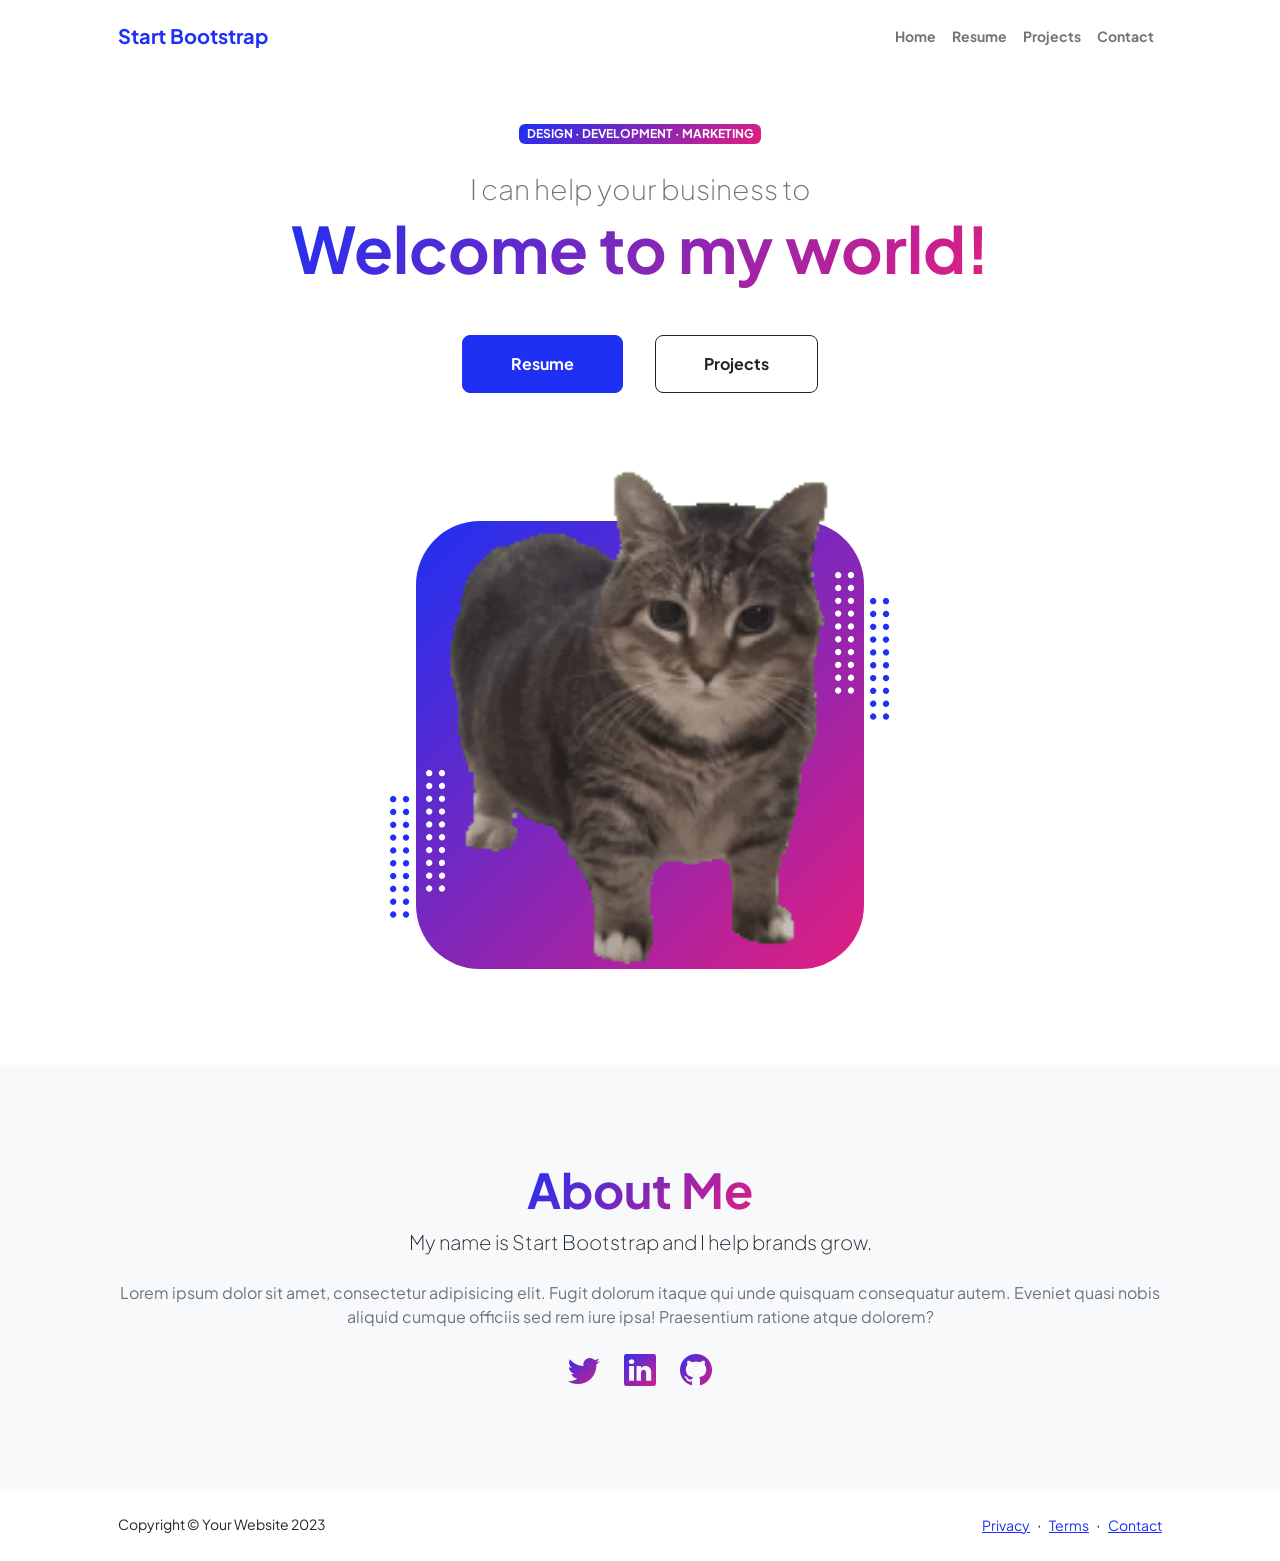
==== commit a023747f: "complete version" ====
--- a/index.html
+++ b/index.html
@@ -56,7 +56,7 @@
                                 <div class="profile bg-gradient-primary-to-secondary">
                                     <!-- TIP: For best results, use a photo with a transparent background like the demo example below-->
                                     <!-- Watch a tutorial on how to do this on YouTube (link)-->
-                                    <img class="profile-img" src="assets/profile.png" alt="..." />
+                                    <img class="profile-img" src="assets/oia-uia.gif" alt="..." />
                                     <div class="dots-1">
                                         <!-- SVG Dots-->
                                         <svg version="1.1" xmlns="http://www.w3.org/2000/svg" xmlns:xlink="http://www.w3.org/1999/xlink" x="0px" y="0px" viewBox="0 0 191.6 1215.4" style="enable-background: new 0 0 191.6 1215.4" xml:space="preserve">
